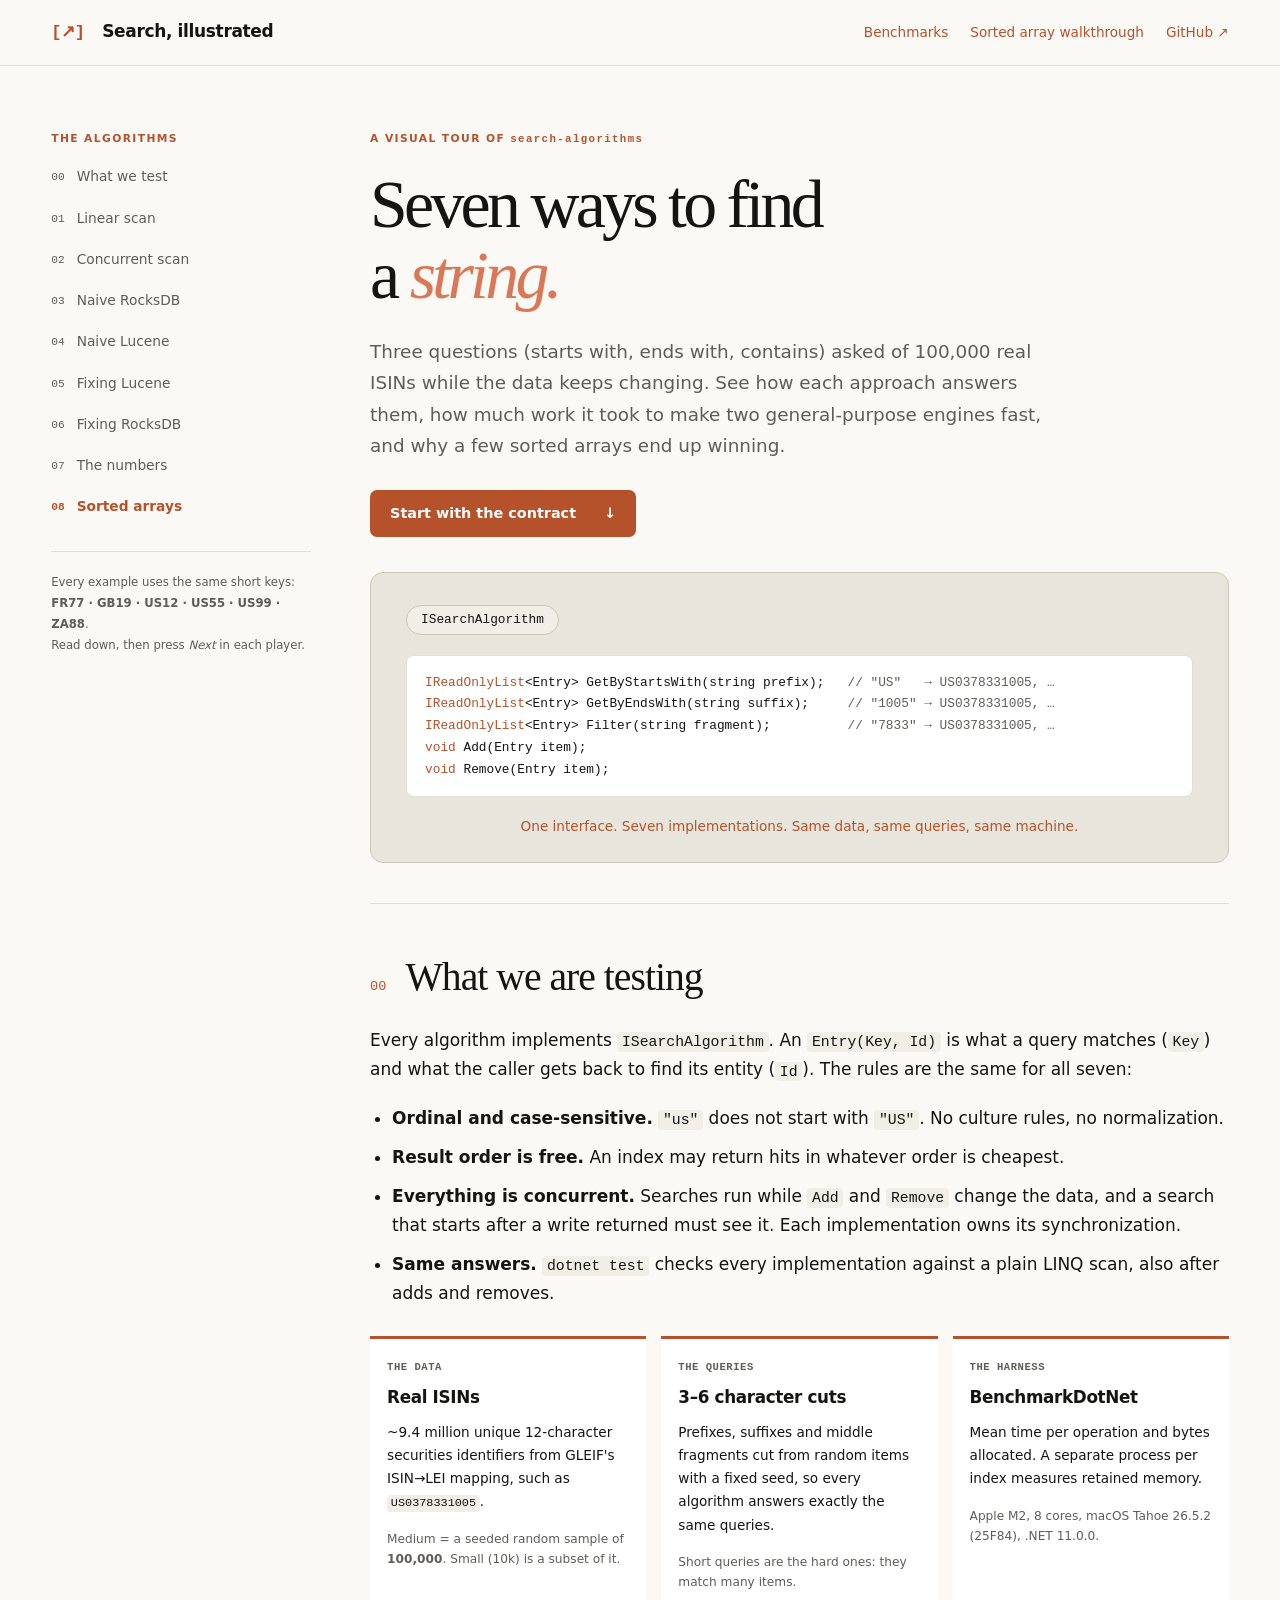
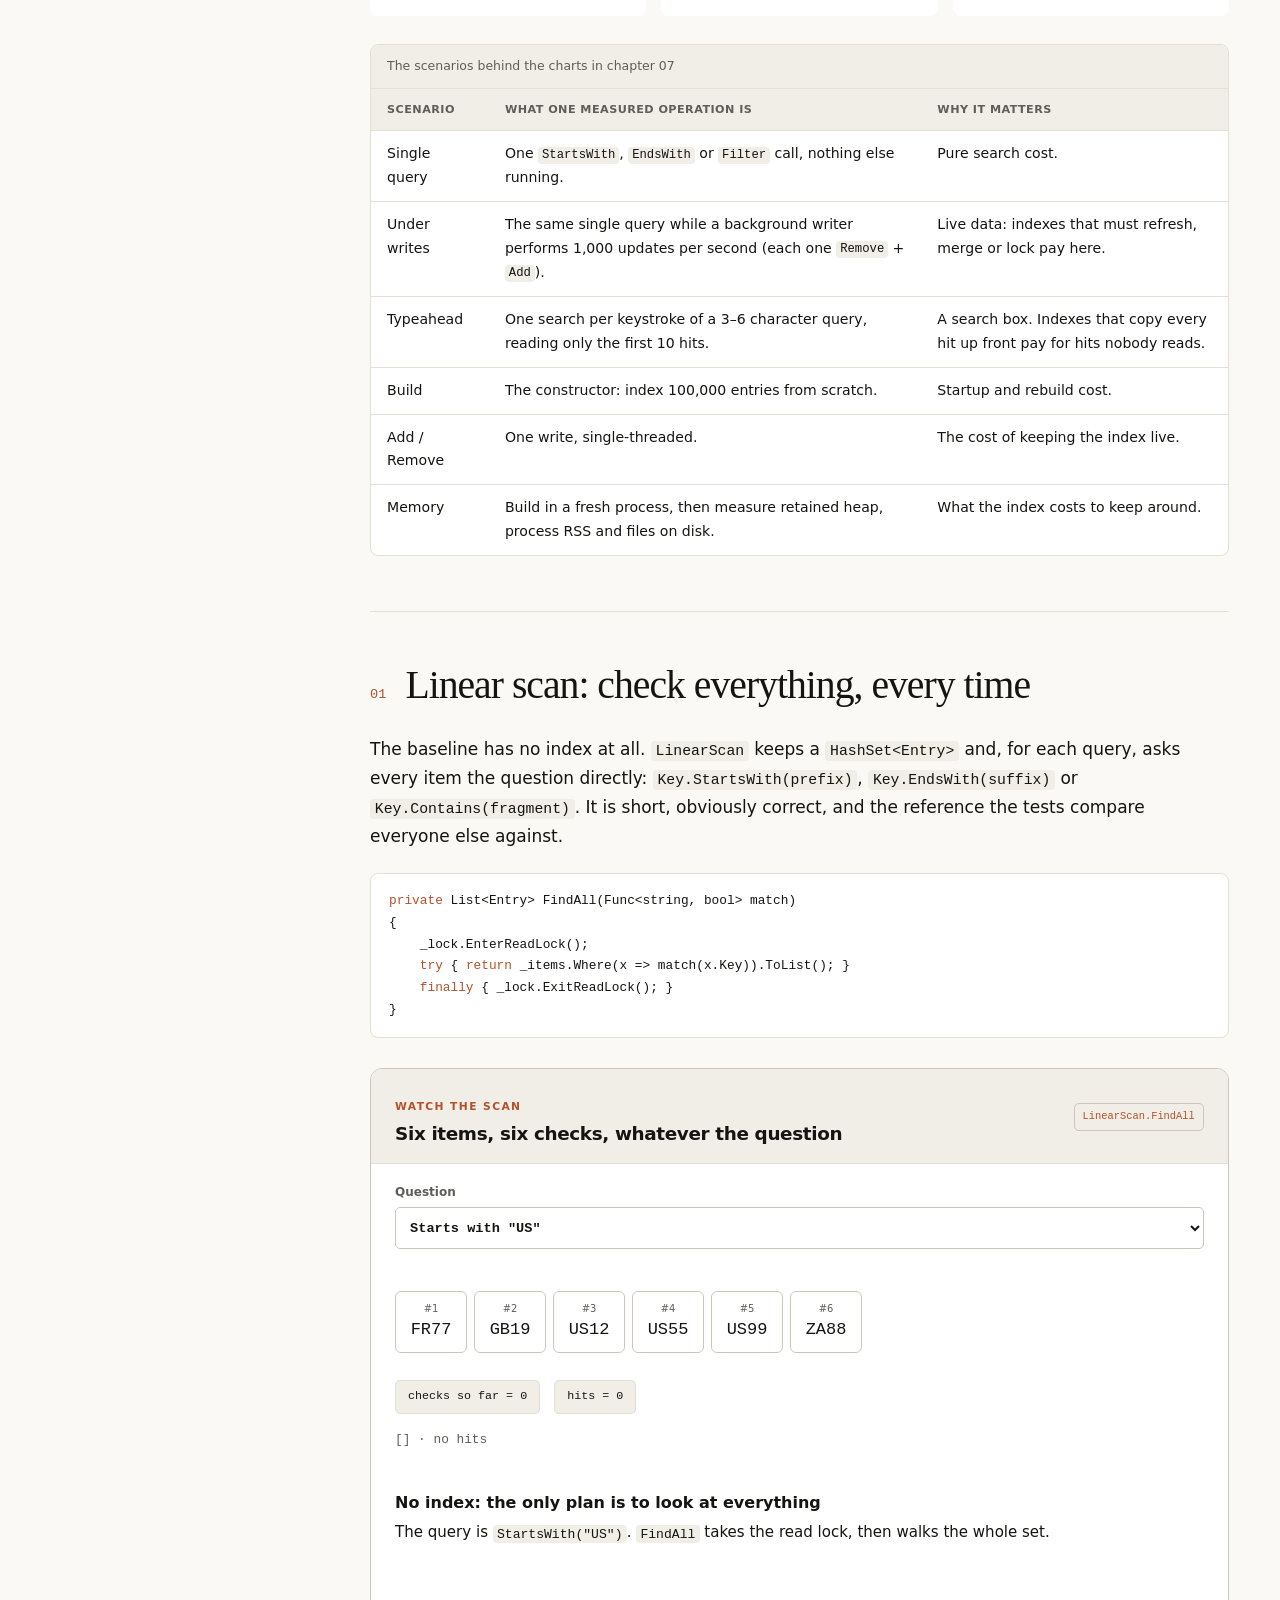
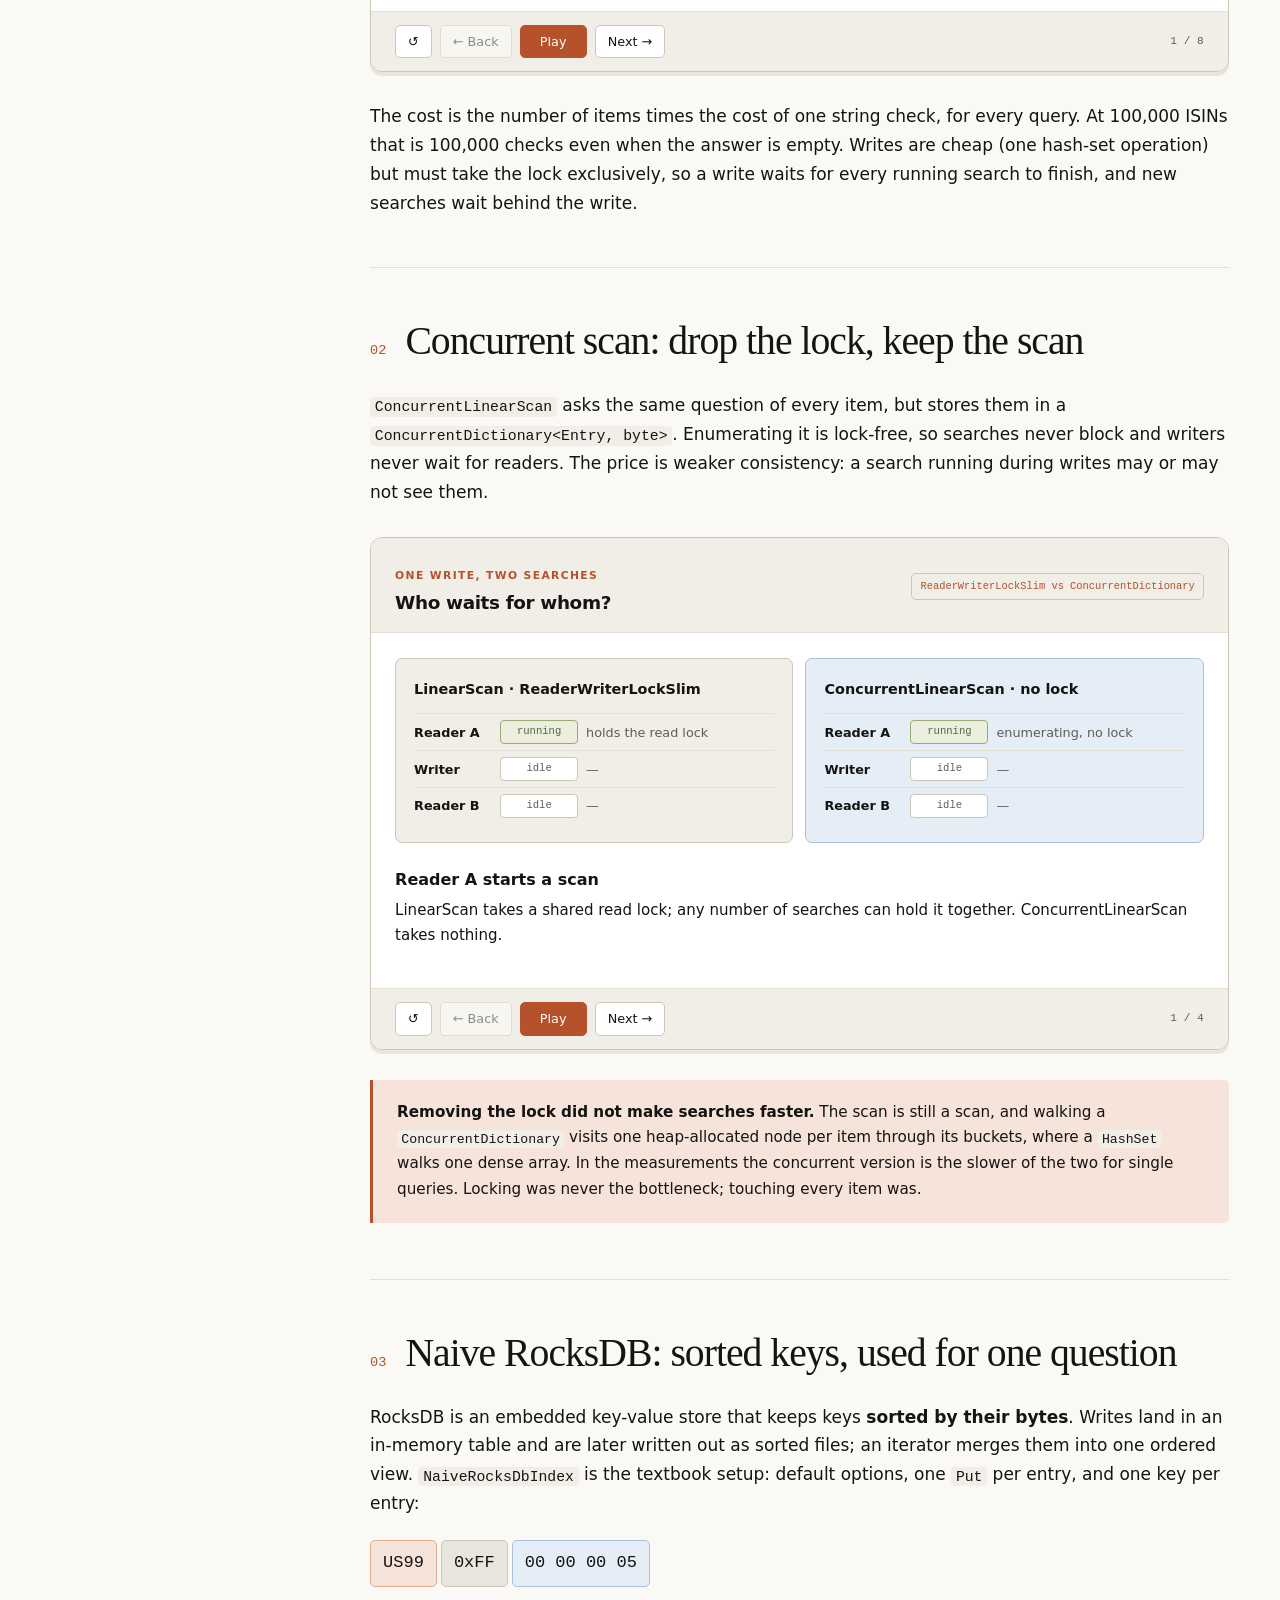
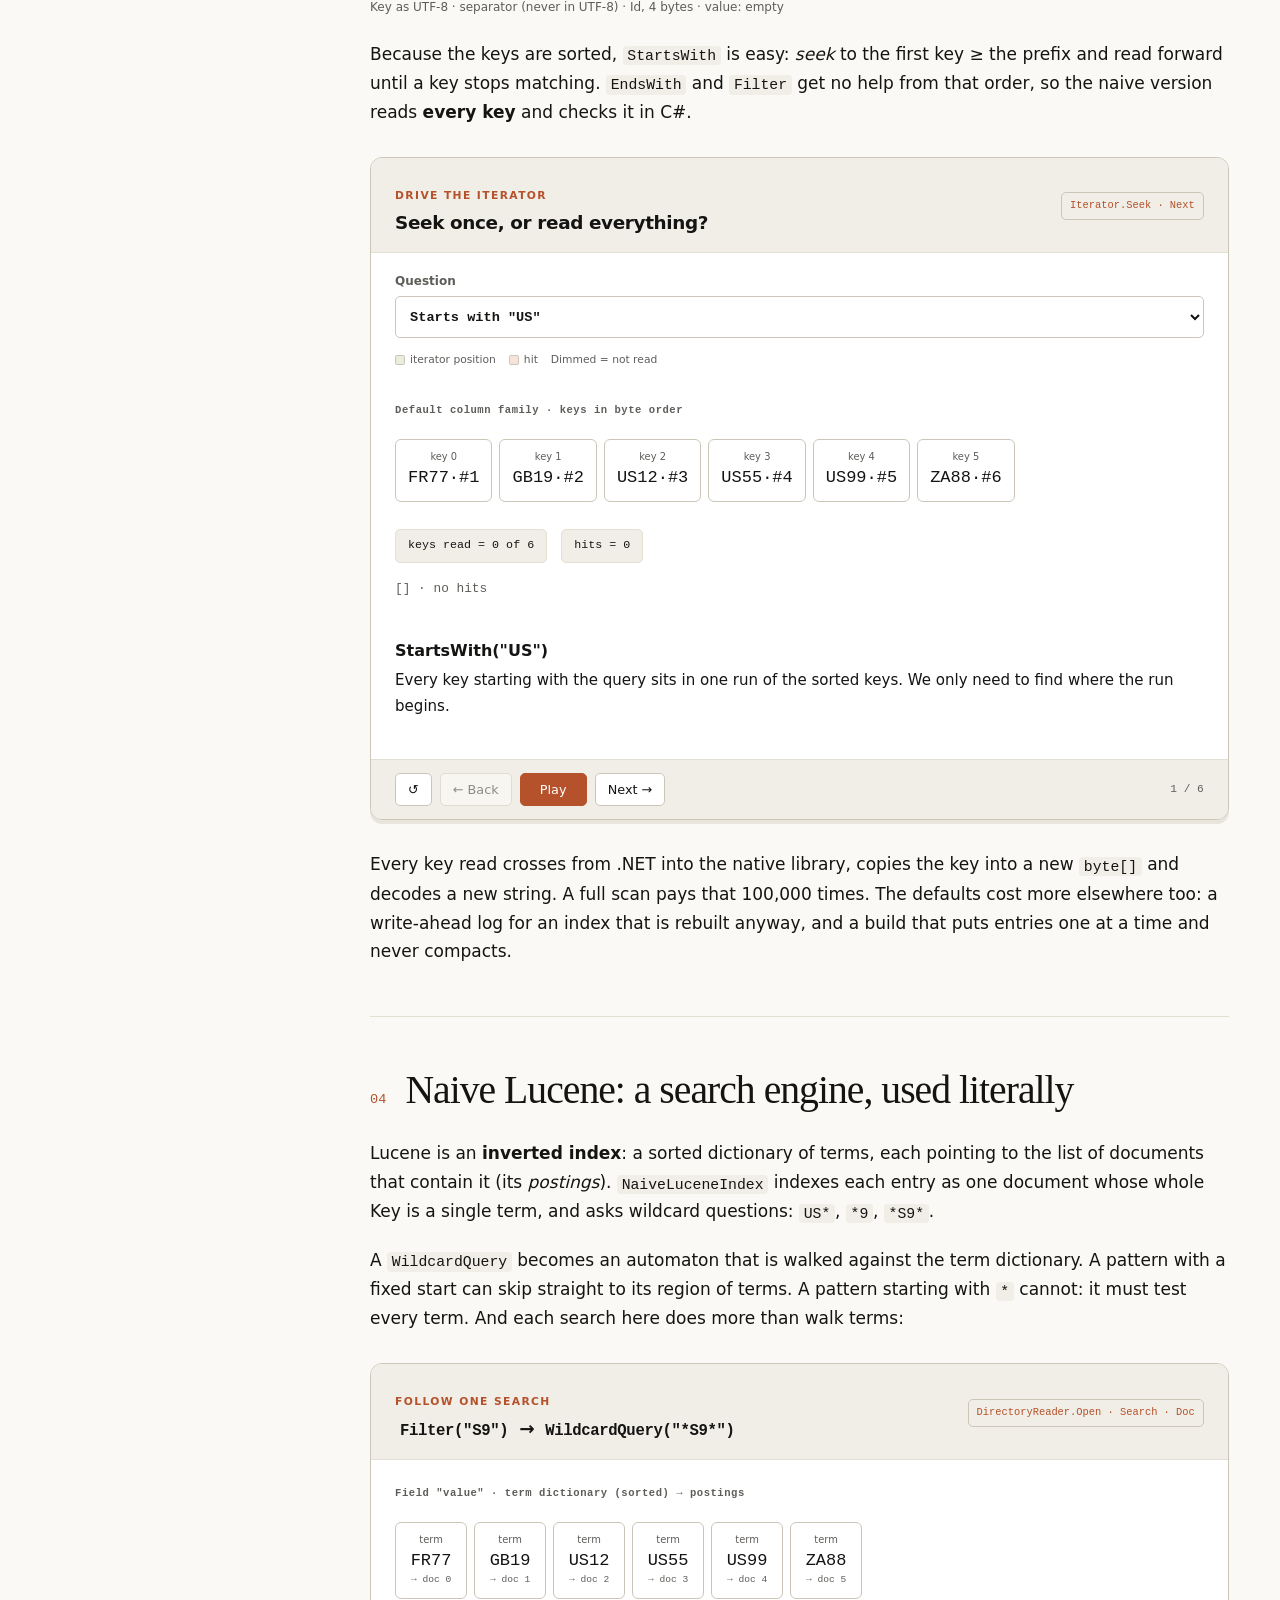
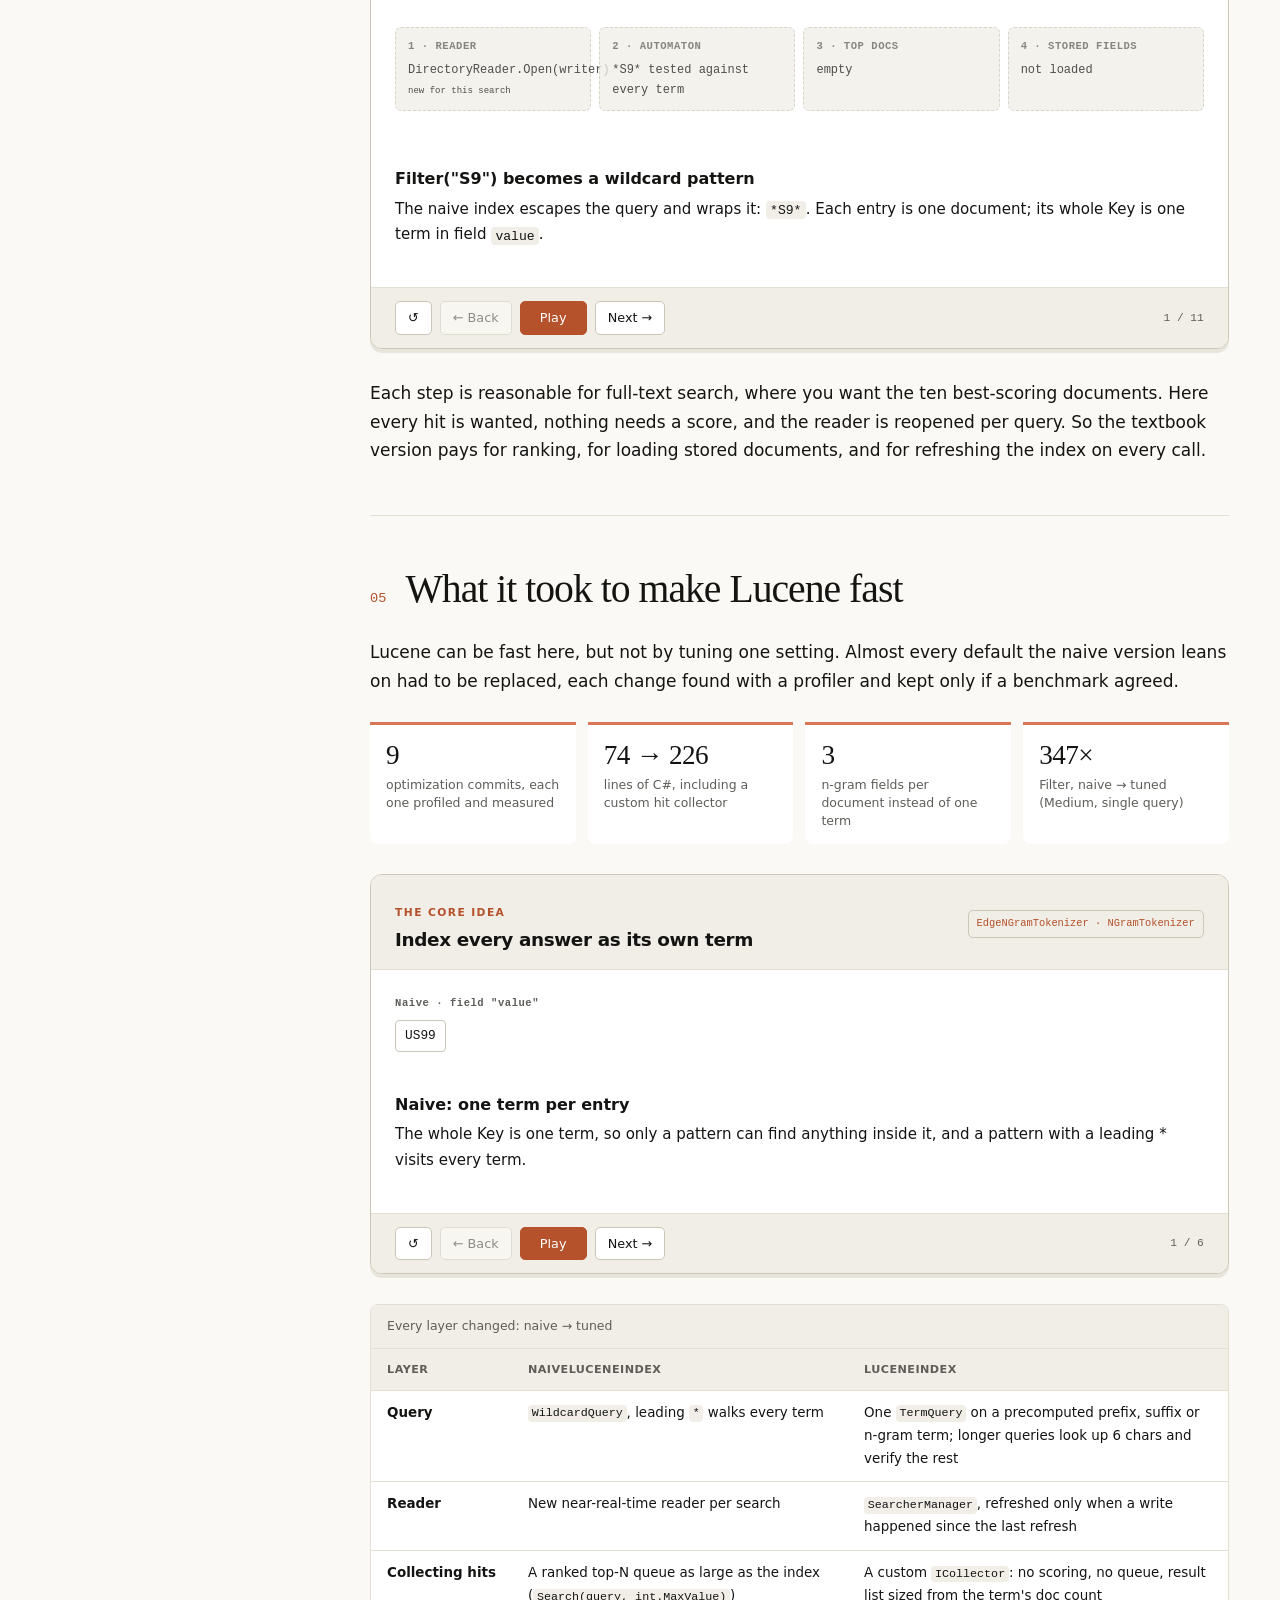
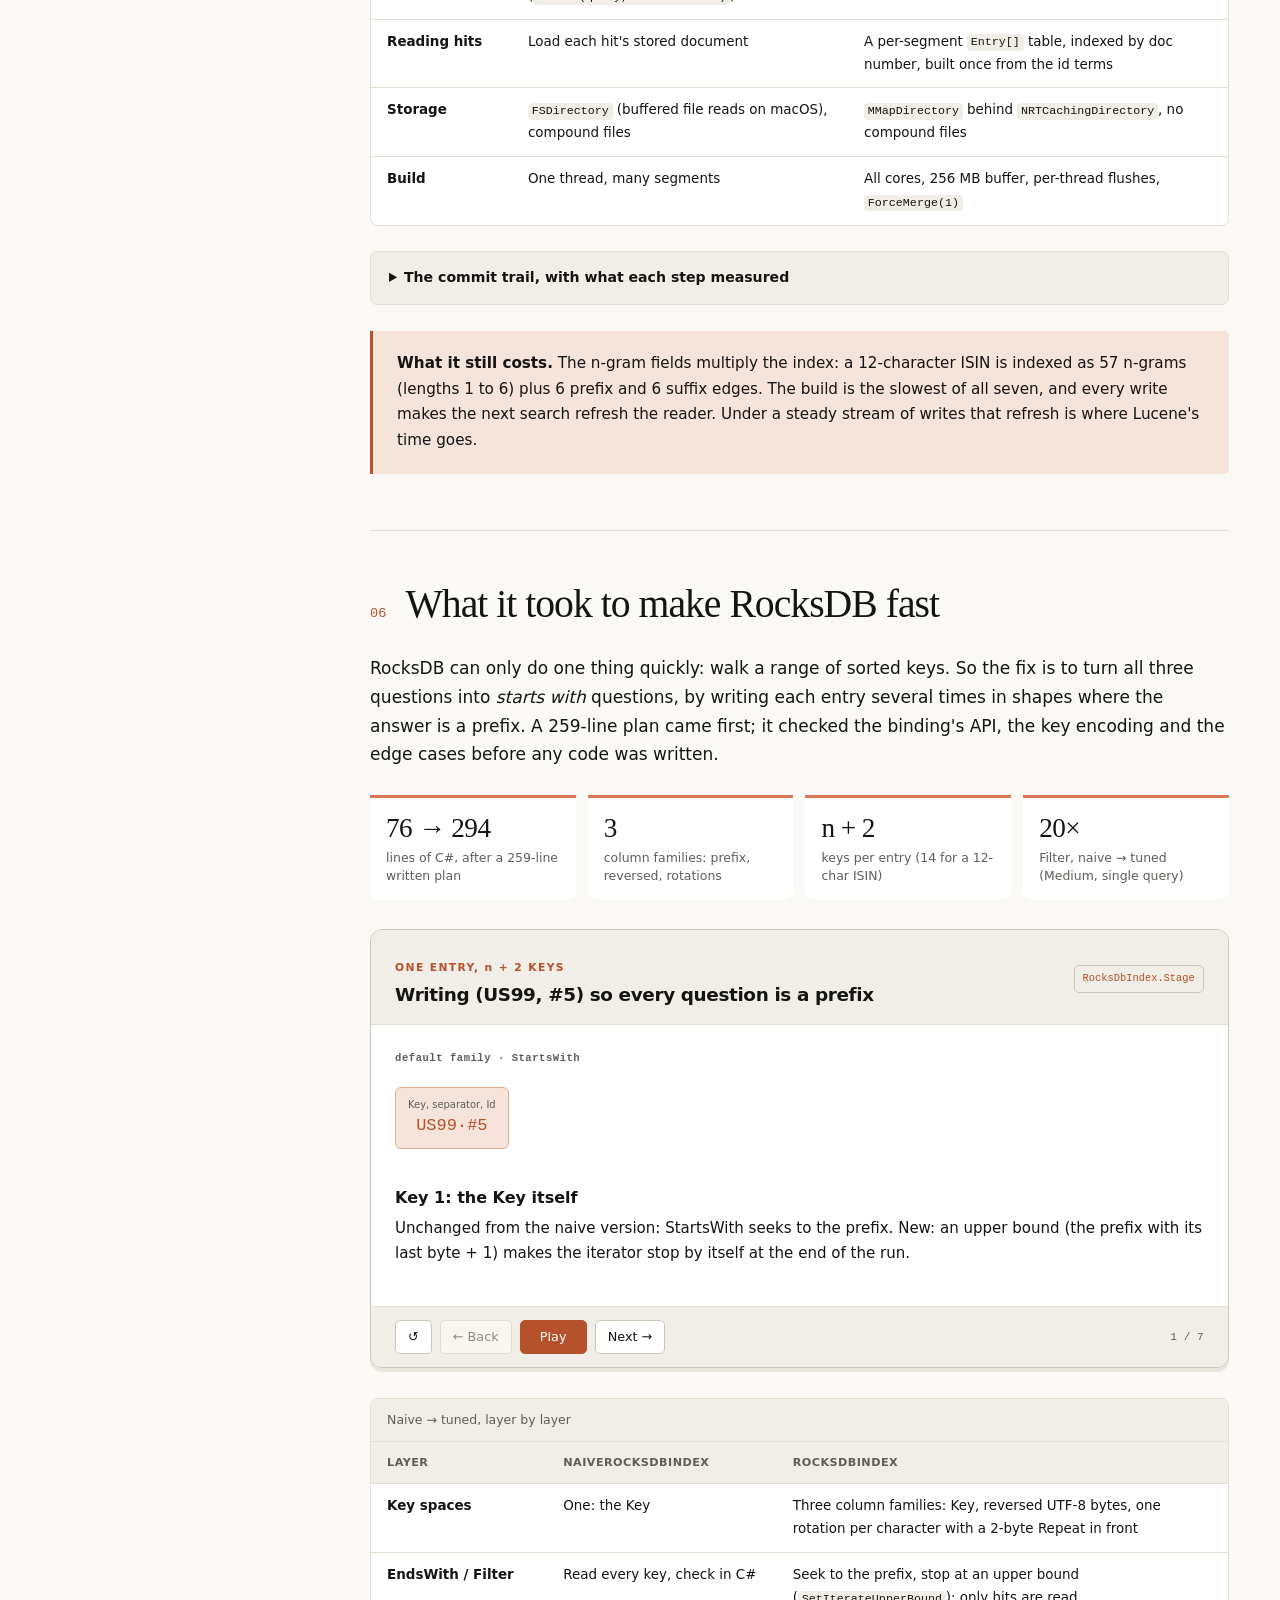
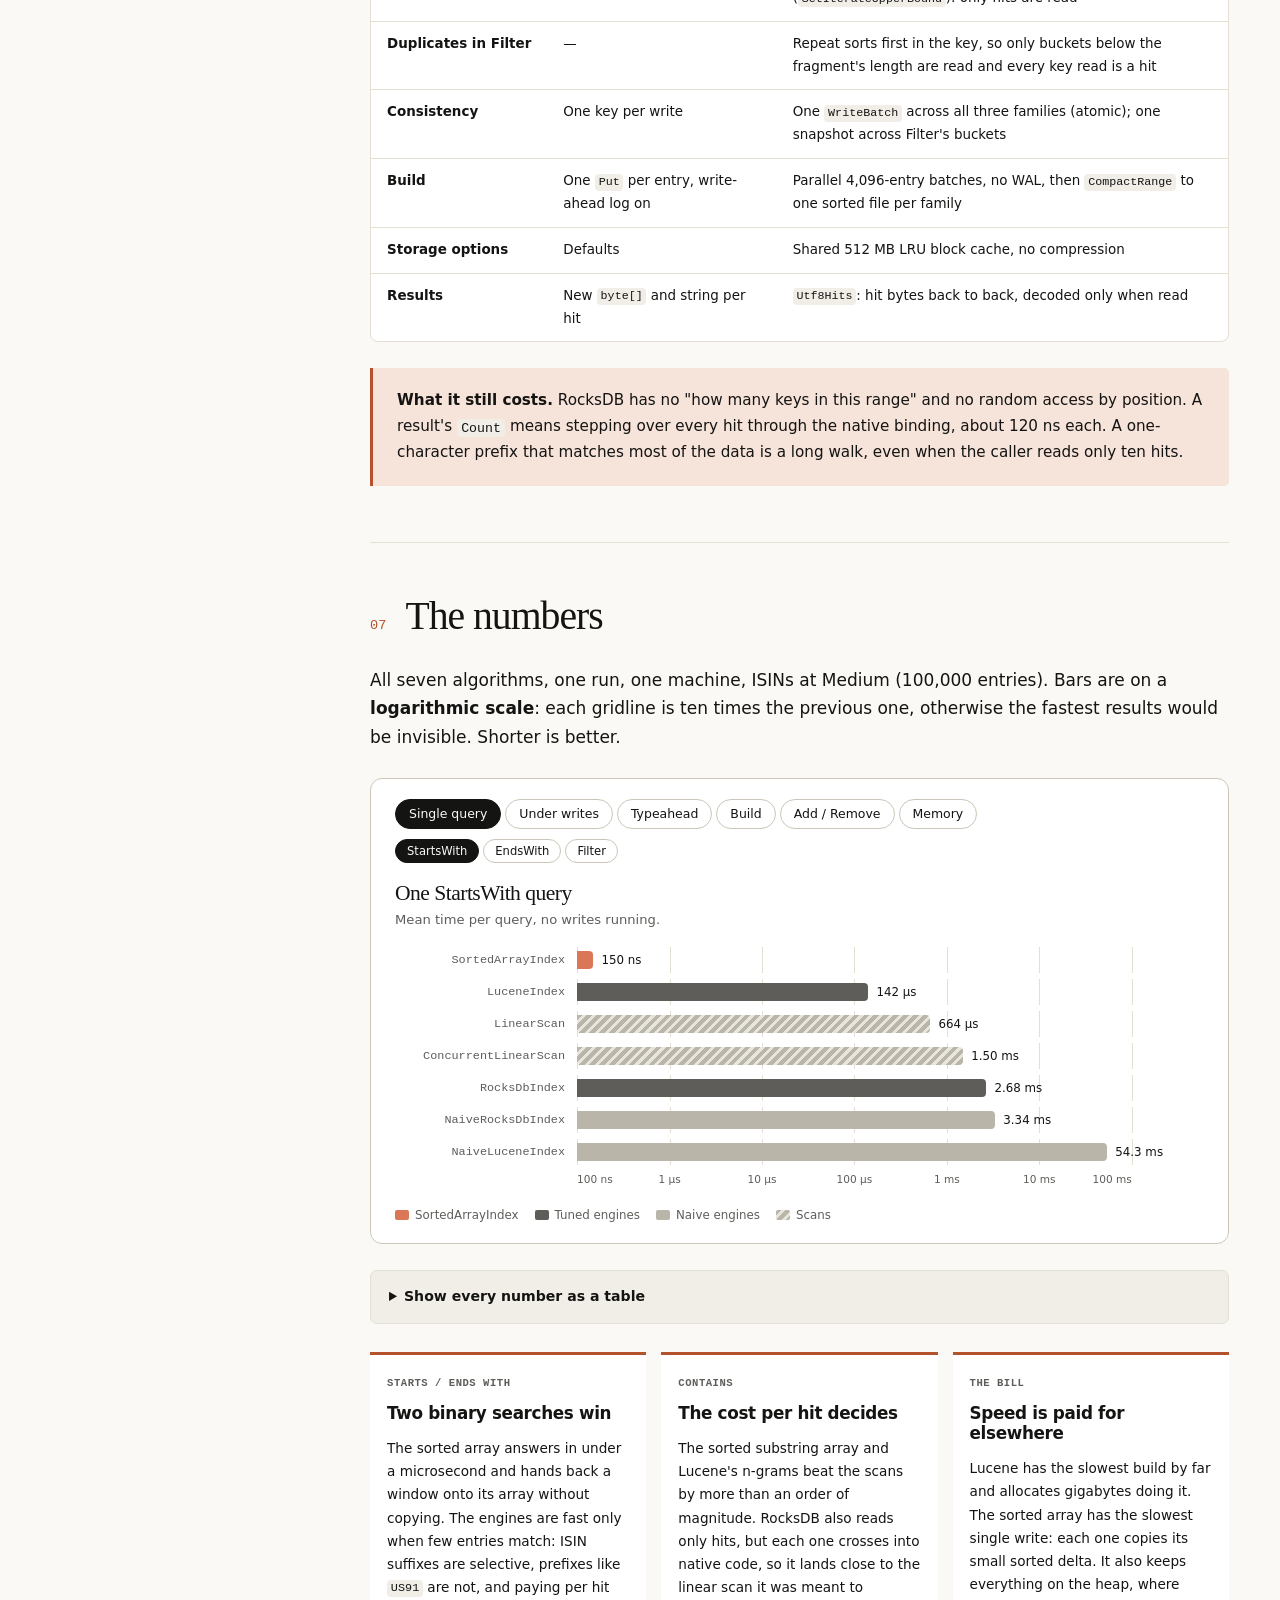
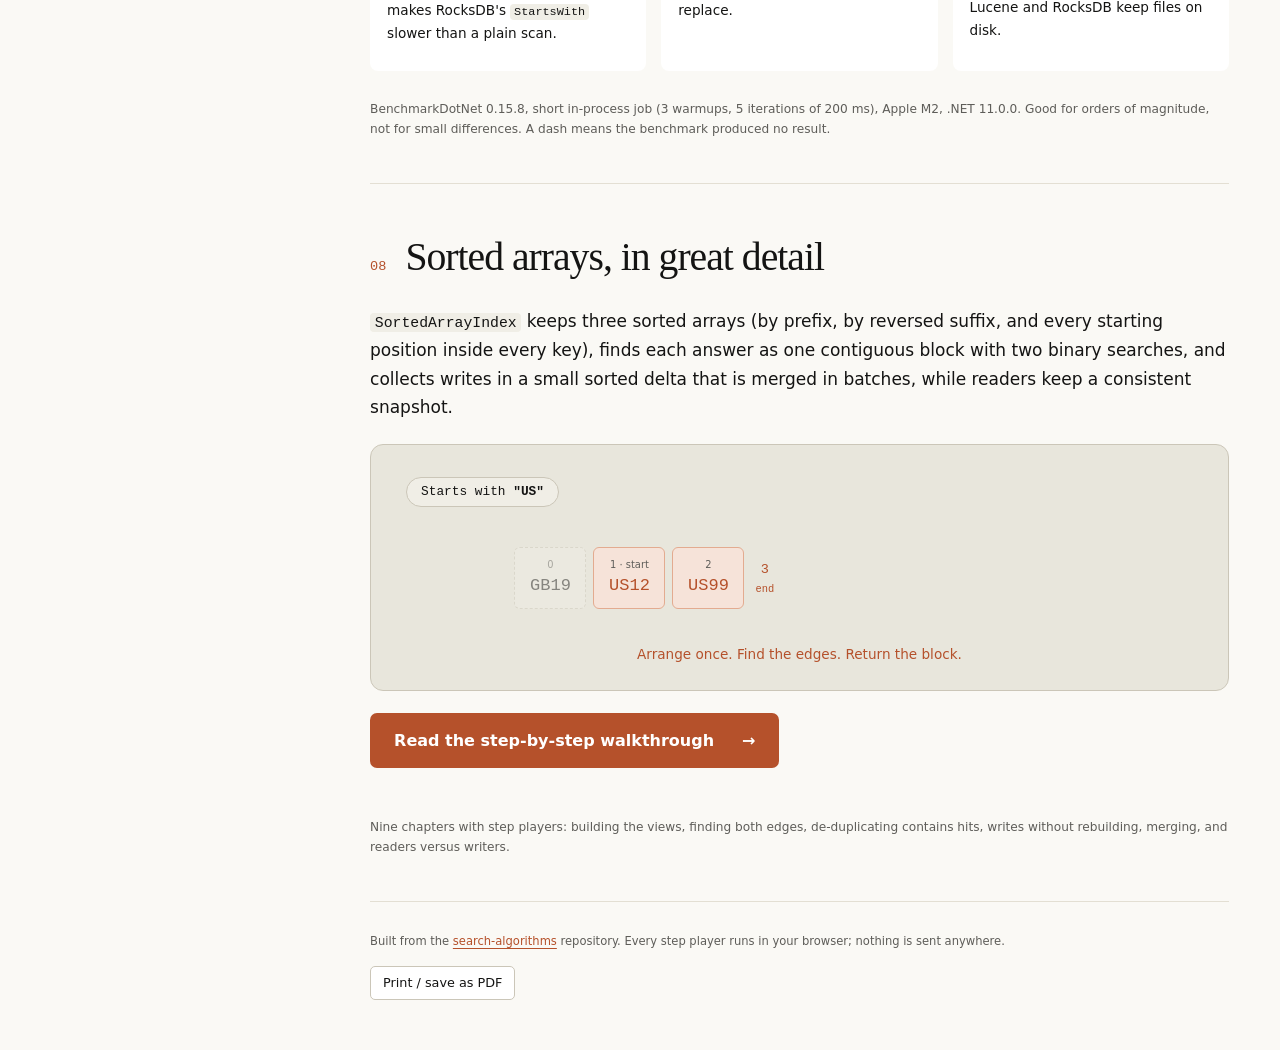
==== site/index.html @ e28a2748 "Add GitHub Pages site: illustrated walkthrough of all algorithms with benchmark charts - site/index." ====
<!doctype html>
<html lang="en">
<head>
  <meta charset="utf-8">
  <meta name="viewport" content="width=device-width, initial-scale=1">
  <meta name="description" content="Seven ways to answer starts-with, ends-with and contains over 100,000 real ISINs, stepped through with small examples and measured with BenchmarkDotNet.">
  <title>Search, illustrated</title>
  <link rel="stylesheet" href="assets/site.css">
  <script src="assets/bench-data.js" defer></script>
  <script src="assets/overview.js" defer></script>
</head>
<body>
<a class="skip" href="#main">Skip to the content</a>
<header class="topbar">
  <a class="brand" href="index.html"><span class="brand-icon" aria-hidden="true">[↗]</span> Search, illustrated</a>
  <nav class="top-links"><a href="#benchmarks">Benchmarks</a><a href="sorted-array.html">Sorted array walkthrough</a><a class="source-link" href="https://github.com/bulatgrzegorz/search-algorithms">GitHub ↗</a></nav>
</header>
<div class="layout">
<aside class="sidebar" aria-label="On this page">
  <p class="eyebrow">THE ALGORITHMS</p>
  <nav>
    <a href="#testing"><span>00</span> What we test</a>
    <a href="#linear"><span>01</span> Linear scan</a>
    <a href="#concurrent"><span>02</span> Concurrent scan</a>
    <a href="#naive-rocks"><span>03</span> Naive RocksDB</a>
    <a href="#naive-lucene"><span>04</span> Naive Lucene</a>
    <a href="#fix-lucene"><span>05</span> Fixing Lucene</a>
    <a href="#fix-rocks"><span>06</span> Fixing RocksDB</a>
    <a href="#benchmarks"><span>07</span> The numbers</a>
    <a href="#sorted"><span>08</span> Sorted arrays</a>
  </nav>
  <div class="sidebar-note">Every example uses the same short keys: <strong>FR77 · GB19 · US12 · US55 · US99 · ZA88</strong>.<br>Read down, then press <em>Next</em> in each player.</div>
</aside>
<main id="main">
  <section class="hero" aria-labelledby="title">
    <p class="eyebrow">A VISUAL TOUR OF <code>search-algorithms</code></p>
    <h1 id="title">Seven ways to find <br>a <em>string.</em></h1>
    <p class="lead">Three questions (starts with, ends with, contains) asked of 100,000 real ISINs while the data keeps changing. See how each approach answers them, how much work it took to make two general-purpose engines fast, and why a few sorted arrays end up winning.</p>
    <a class="primary-link" href="#testing">Start with the contract <span aria-hidden="true">↓</span></a>
    <div class="hero-figure">
      <div class="query-tag">ISearchAlgorithm</div>
<pre class="hero-code"><span class="k">IReadOnlyList</span>&lt;Entry&gt; GetByStartsWith(string prefix);   <span class="c">// "US"   → US0378331005, …</span>
<span class="k">IReadOnlyList</span>&lt;Entry&gt; GetByEndsWith(string suffix);     <span class="c">// "1005" → US0378331005, …</span>
<span class="k">IReadOnlyList</span>&lt;Entry&gt; Filter(string fragment);          <span class="c">// "7833" → US0378331005, …</span>
<span class="k">void</span> Add(Entry item);
<span class="k">void</span> Remove(Entry item);</pre>
      <p>One interface. Seven implementations. Same data, same queries, same machine.</p>
    </div>
  </section>

  <noscript><div class="note">JavaScript is off. The text and static examples are all here; enable JavaScript for the step players and charts.</div></noscript>

  <section id="testing" class="chapter">
    <div class="chapter-heading"><span class="chapter-number">00</span><h2>What we are testing</h2></div>
    <p>Every algorithm implements <code>ISearchAlgorithm</code>. An <code>Entry(Key, Id)</code> is what a query matches (<code>Key</code>) and what the caller gets back to find its entity (<code>Id</code>). The rules are the same for all seven:</p>
    <ul class="rules">
      <li><strong>Ordinal and case-sensitive.</strong> <code>"us"</code> does not start with <code>"US"</code>. No culture rules, no normalization.</li>
      <li><strong>Result order is free.</strong> An index may return hits in whatever order is cheapest.</li>
      <li><strong>Everything is concurrent.</strong> Searches run while <code>Add</code> and <code>Remove</code> change the data, and a search that starts after a write returned must see it. Each implementation owns its synchronization.</li>
      <li><strong>Same answers.</strong> <code>dotnet test</code> checks every implementation against a plain LINQ scan, also after adds and removes.</li>
    </ul>
    <div class="view-grid">
      <article><span class="view-label">THE DATA</span><h3>Real ISINs</h3><p>~9.4 million unique 12-character securities identifiers from GLEIF's ISIN→LEI mapping, such as <code>US0378331005</code>.</p><p class="caption">Medium = a seeded random sample of <strong>100,000</strong>. Small (10k) is a subset of it.</p></article>
      <article><span class="view-label">THE QUERIES</span><h3>3–6 character cuts</h3><p>Prefixes, suffixes and middle fragments cut from random items with a fixed seed, so every algorithm answers exactly the same queries.</p><p class="caption">Short queries are the hard ones: they match many items.</p></article>
      <article><span class="view-label">THE HARNESS</span><h3>BenchmarkDotNet</h3><p>Mean time per operation and bytes allocated. A separate process per index measures retained memory.</p><p class="caption" id="machine-note">Apple M2, 8 cores.</p></article>
    </div>
    <div class="table-scroll"><table><caption>The scenarios behind the charts in chapter 07</caption><thead><tr><th>Scenario</th><th>What one measured operation is</th><th>Why it matters</th></tr></thead><tbody>
      <tr><td>Single query</td><td>One <code>StartsWith</code>, <code>EndsWith</code> or <code>Filter</code> call, nothing else running.</td><td>Pure search cost.</td></tr>
      <tr><td>Under writes</td><td>The same single query while a background writer performs 1,000 updates per second (each one <code>Remove</code> + <code>Add</code>).</td><td>Live data: indexes that must refresh, merge or lock pay here.</td></tr>
      <tr><td>Typeahead</td><td>One search per keystroke of a 3–6 character query, reading only the first 10 hits.</td><td>A search box. Indexes that copy every hit up front pay for hits nobody reads.</td></tr>
      <tr><td>Build</td><td>The constructor: index 100,000 entries from scratch.</td><td>Startup and rebuild cost.</td></tr>
      <tr><td>Add / Remove</td><td>One write, single-threaded.</td><td>The cost of keeping the index live.</td></tr>
      <tr><td>Memory</td><td>Build in a fresh process, then measure retained heap, process RSS and files on disk.</td><td>What the index costs to keep around.</td></tr>
    </tbody></table></div>
  </section>

  <section id="linear" class="chapter">
    <div class="chapter-heading"><span class="chapter-number">01</span><h2>Linear scan: check everything, every time</h2></div>
    <p>The baseline has no index at all. <code>LinearScan</code> keeps a <code>HashSet&lt;Entry&gt;</code> and, for each query, asks every item the question directly: <code>Key.StartsWith(prefix)</code>, <code>Key.EndsWith(suffix)</code> or <code>Key.Contains(fragment)</code>. It is short, obviously correct, and the reference the tests compare everyone else against.</p>
<pre class="code-block"><span class="k">private</span> List&lt;Entry&gt; FindAll(Func&lt;string, bool&gt; match)
{
    _lock.EnterReadLock();
    <span class="k">try</span> { <span class="k">return</span> _items.Where(x =&gt; match(x.Key)).ToList(); }
    <span class="k">finally</span> { _lock.ExitReadLock(); }
}</pre>
    <div class="interactive" id="linear-demo">
      <div class="demo-heading"><div><span class="eyebrow">WATCH THE SCAN</span><h3>Six items, six checks, whatever the question</h3></div><span class="demo-badge">LinearScan.FindAll</span></div>
      <div class="input-row"><label>Question<select id="linear-kind"><option value="prefix">Starts with "US"</option><option value="suffix">Ends with "9"</option><option value="contains">Contains "7"</option></select></label></div>
      <div class="demo-canvas" id="linear-canvas"></div>
      <div class="step-copy" id="linear-copy" aria-live="polite"></div>
      <div class="player" data-player="linear"><button type="button" data-action="reset" aria-label="Restart">↺</button><button type="button" data-action="prev">← Back</button><button type="button" data-action="play">Play</button><button type="button" data-action="next">Next →</button><span class="step-count"></span></div>
    </div>
    <p>The cost is the number of items times the cost of one string check, for every query. At 100,000 ISINs that is 100,000 checks even when the answer is empty. Writes are cheap (one hash-set operation) but must take the lock exclusively, so a write waits for every running search to finish, and new searches wait behind the write.</p>
  </section>

  <section id="concurrent" class="chapter">
    <div class="chapter-heading"><span class="chapter-number">02</span><h2>Concurrent scan: drop the lock, keep the scan</h2></div>
    <p><code>ConcurrentLinearScan</code> asks the same question of every item, but stores them in a <code>ConcurrentDictionary&lt;Entry, byte&gt;</code>. Enumerating it is lock-free, so searches never block and writers never wait for readers. The price is weaker consistency: a search running during writes may or may not see them.</p>
    <div class="interactive" id="concurrent-demo">
      <div class="demo-heading"><div><span class="eyebrow">ONE WRITE, TWO SEARCHES</span><h3>Who waits for whom?</h3></div><span class="demo-badge">ReaderWriterLockSlim vs ConcurrentDictionary</span></div>
      <div class="demo-canvas" id="concurrent-canvas"></div>
      <div class="step-copy" id="concurrent-copy" aria-live="polite"></div>
      <div class="player" data-player="concurrent"><button type="button" data-action="reset" aria-label="Restart">↺</button><button type="button" data-action="prev">← Back</button><button type="button" data-action="play">Play</button><button type="button" data-action="next">Next →</button><span class="step-count"></span></div>
    </div>
    <div class="note"><strong>Removing the lock did not make searches faster.</strong> The scan is still a scan, and walking a <code>ConcurrentDictionary</code> visits one heap-allocated node per item through its buckets, where a <code>HashSet</code> walks one dense array. In the measurements the concurrent version is the slower of the two for single queries. Locking was never the bottleneck; touching every item was.</div>
  </section>

  <section id="naive-rocks" class="chapter">
    <div class="chapter-heading"><span class="chapter-number">03</span><h2>Naive RocksDB: sorted keys, used for one question</h2></div>
    <p>RocksDB is an embedded key-value store that keeps keys <strong>sorted by their bytes</strong>. Writes land in an in-memory table and are later written out as sorted files; an iterator merges them into one ordered view. <code>NaiveRocksDbIndex</code> is the textbook setup: default options, one <code>Put</code> per entry, and one key per entry:</p>
    <div class="key-anatomy" aria-label="Key layout: the Key's UTF-8 bytes, a 0xFF separator byte, then the Id as 4 big-endian bytes"><span class="k-part">US99</span><span class="k-sep">0xFF</span><span class="k-id">00 00 00 05</span><small>Key as UTF-8 · separator (never in UTF-8) · Id, 4 bytes · value: empty</small></div>
    <p>Because the keys are sorted, <code>StartsWith</code> is easy: <em>seek</em> to the first key ≥ the prefix and read forward until a key stops matching. <code>EndsWith</code> and <code>Filter</code> get no help from that order, so the naive version reads <strong>every key</strong> and checks it in C#.</p>
    <div class="interactive" id="rocks-demo">
      <div class="demo-heading"><div><span class="eyebrow">DRIVE THE ITERATOR</span><h3>Seek once, or read everything?</h3></div><span class="demo-badge">Iterator.Seek · Next</span></div>
      <div class="input-row"><label>Question<select id="rocks-kind"><option value="prefix">Starts with "US"</option><option value="suffix">Ends with "9"</option><option value="contains">Contains "S9"</option></select></label></div>
      <div class="legend"><span><i class="legend-probe"></i>iterator position</span><span><i class="legend-hit"></i>hit</span><span>Dimmed = not read</span></div>
      <div class="demo-canvas" id="rocks-canvas"></div>
      <div class="step-copy" id="rocks-copy" aria-live="polite"></div>
      <div class="player" data-player="rocks"><button type="button" data-action="reset" aria-label="Restart">↺</button><button type="button" data-action="prev">← Back</button><button type="button" data-action="play">Play</button><button type="button" data-action="next">Next →</button><span class="step-count"></span></div>
    </div>
    <p>Every key read crosses from .NET into the native library, copies the key into a new <code>byte[]</code> and decodes a new string. A full scan pays that 100,000 times. The defaults cost more elsewhere too: a write-ahead log for an index that is rebuilt anyway, and a build that puts entries one at a time and never compacts.</p>
  </section>

  <section id="naive-lucene" class="chapter">
    <div class="chapter-heading"><span class="chapter-number">04</span><h2>Naive Lucene: a search engine, used literally</h2></div>
    <p>Lucene is an <strong>inverted index</strong>: a sorted dictionary of terms, each pointing to the list of documents that contain it (its <em>postings</em>). <code>NaiveLuceneIndex</code> indexes each entry as one document whose whole Key is a single term, and asks wildcard questions: <code>US*</code>, <code>*9</code>, <code>*S9*</code>.</p>
    <p>A <code>WildcardQuery</code> becomes an automaton that is walked against the term dictionary. A pattern with a fixed start can skip straight to its region of terms. A pattern starting with <code>*</code> cannot: it must test every term. And each search here does more than walk terms:</p>
    <div class="interactive" id="lucene-demo">
      <div class="demo-heading"><div><span class="eyebrow">FOLLOW ONE SEARCH</span><h3><code>Filter("S9")</code> → <code>WildcardQuery("*S9*")</code></h3></div><span class="demo-badge">DirectoryReader.Open · Search · Doc</span></div>
      <div class="demo-canvas" id="lucene-canvas"></div>
      <div class="step-copy" id="lucene-copy" aria-live="polite"></div>
      <div class="player" data-player="lucene"><button type="button" data-action="reset" aria-label="Restart">↺</button><button type="button" data-action="prev">← Back</button><button type="button" data-action="play">Play</button><button type="button" data-action="next">Next →</button><span class="step-count"></span></div>
    </div>
    <p>Each step is reasonable for full-text search, where you want the ten best-scoring documents. Here every hit is wanted, nothing needs a score, and the reader is reopened per query. So the textbook version pays for ranking, for loading stored documents, and for refreshing the index on every call.</p>
  </section>

  <section id="fix-lucene" class="chapter">
    <div class="chapter-heading"><span class="chapter-number">05</span><h2>What it took to make Lucene fast</h2></div>
    <p>Lucene can be fast here, but not by tuning one setting. Almost every default the naive version leans on had to be replaced, each change found with a profiler and kept only if a benchmark agreed.</p>
    <div class="stat-row">
      <div class="stat"><b>9</b><span>optimization commits, each one profiled and measured</span></div>
      <div class="stat"><b>74 → 226</b><span>lines of C#, including a custom hit collector</span></div>
      <div class="stat"><b>3</b><span>n-gram fields per document instead of one term</span></div>
      <div class="stat"><b id="lucene-gain">—</b><span>Filter, naive → tuned (Medium, single query)</span></div>
    </div>
    <div class="interactive" id="ngram-demo">
      <div class="demo-heading"><div><span class="eyebrow">THE CORE IDEA</span><h3>Index every answer as its own term</h3></div><span class="demo-badge">EdgeNGramTokenizer · NGramTokenizer</span></div>
      <div class="demo-canvas" id="ngram-canvas"></div>
      <div class="step-copy" id="ngram-copy" aria-live="polite"></div>
      <div class="player" data-player="ngram"><button type="button" data-action="reset" aria-label="Restart">↺</button><button type="button" data-action="prev">← Back</button><button type="button" data-action="play">Play</button><button type="button" data-action="next">Next →</button><span class="step-count"></span></div>
    </div>
    <div class="table-scroll"><table class="fix-table"><caption>Every layer changed: naive → tuned</caption><thead><tr><th>Layer</th><th>NaiveLuceneIndex</th><th>LuceneIndex</th></tr></thead><tbody>
      <tr><td>Query</td><td><code>WildcardQuery</code>, leading <code>*</code> walks every term</td><td>One <code>TermQuery</code> on a precomputed prefix, suffix or n-gram term; longer queries look up 6 chars and verify the rest</td></tr>
      <tr><td>Reader</td><td>New near-real-time reader per search</td><td><code>SearcherManager</code>, refreshed only when a write happened since the last refresh</td></tr>
      <tr><td>Collecting hits</td><td>A ranked top-N queue as large as the index (<code>Search(query, int.MaxValue)</code>)</td><td>A custom <code>ICollector</code>: no scoring, no queue, result list sized from the term's doc count</td></tr>
      <tr><td>Reading hits</td><td>Load each hit's stored document</td><td>A per-segment <code>Entry[]</code> table, indexed by doc number, built once from the id terms</td></tr>
      <tr><td>Storage</td><td><code>FSDirectory</code> (buffered file reads on macOS), compound files</td><td><code>MMapDirectory</code> behind <code>NRTCachingDirectory</code>, no compound files</td></tr>
      <tr><td>Build</td><td>One thread, many segments</td><td>All cores, 256 MB buffer, per-thread flushes, <code>ForceMerge(1)</code></td></tr>
    </tbody></table></div>
    <details><summary>The commit trail, with what each step measured</summary><div class="detail-body"><ol class="trail">
      <li><b>Collect ids, reuse the searcher.</b> Collector reads ids without scoring or stored fields; <code>SearcherManager</code> shares one searcher and reopens only after unseen writes.</li>
      <li><b>Decode each id into one string</b>, not a <code>CharsRef</code> plus <code>char[]</code>: 128 → 48 B per hit.</li>
      <li><b>Return existing string instances</b> instead of decoded copies.</li>
      <li><b>StartsWith / EndsWith as one term lookup</b> via edge n-grams; reuse tokenizers per thread. StartsWith 2,745 → 1,570 μs, EndsWith 17 → 9 μs.</li>
      <li><b>Per-segment id table</b> indexed by doc number: a hit costs an array index.</li>
      <li><b>Parallel build, one segment, edges up to 6 chars.</b> Each extra segment cost every query a term lookup (EndsWith was 10× slower at 13–19 segments). 1M build 51.6 → 23.2 s.</li>
      <li><b>MMap behind NRT caching, no compound files.</b> Buffered reads were 44–70% of every search. Under 1,000 writes/s: EndsWith 4,101 → 92 μs.</li>
      <li><b>Size result lists up front</b> from the term's doc count: growing them was 56–63% of a large search.</li>
      <li><b>Per-thread flushes during build</b>: Medium build ~3.1 → 2.6 s.</li>
    </ol><p class="caption">From the repository's commit messages; the numbers were measured at the time of each commit, on earlier versions of the benchmark.</p></div></details>
    <div class="note"><strong>What it still costs.</strong> The n-gram fields multiply the index: a 12-character ISIN is indexed as 57 n-grams (lengths 1 to 6) plus 6 prefix and 6 suffix edges. The build is the slowest of all seven, and every write makes the next search refresh the reader. Under a steady stream of writes that refresh is where Lucene's time goes.</div>
  </section>

  <section id="fix-rocks" class="chapter">
    <div class="chapter-heading"><span class="chapter-number">06</span><h2>What it took to make RocksDB fast</h2></div>
    <p>RocksDB can only do one thing quickly: walk a range of sorted keys. So the fix is to turn all three questions into <em>starts with</em> questions, by writing each entry several times in shapes where the answer is a prefix. A 259-line plan came first; it checked the binding's API, the key encoding and the edge cases before any code was written.</p>
    <div class="stat-row">
      <div class="stat"><b>76 → 294</b><span>lines of C#, after a 259-line written plan</span></div>
      <div class="stat"><b>3</b><span>column families: prefix, reversed, rotations</span></div>
      <div class="stat"><b>n + 2</b><span>keys per entry (14 for a 12-char ISIN)</span></div>
      <div class="stat"><b id="rocks-gain">—</b><span>Filter, naive → tuned (Medium, single query)</span></div>
    </div>
    <div class="interactive" id="rockskeys-demo">
      <div class="demo-heading"><div><span class="eyebrow">ONE ENTRY, n + 2 KEYS</span><h3>Writing (US99, #5) so every question is a prefix</h3></div><span class="demo-badge">RocksDbIndex.Stage</span></div>
      <div class="demo-canvas" id="rockskeys-canvas"></div>
      <div class="step-copy" id="rockskeys-copy" aria-live="polite"></div>
      <div class="player" data-player="rockskeys"><button type="button" data-action="reset" aria-label="Restart">↺</button><button type="button" data-action="prev">← Back</button><button type="button" data-action="play">Play</button><button type="button" data-action="next">Next →</button><span class="step-count"></span></div>
    </div>
    <div class="table-scroll"><table class="fix-table"><caption>Naive → tuned, layer by layer</caption><thead><tr><th>Layer</th><th>NaiveRocksDbIndex</th><th>RocksDbIndex</th></tr></thead><tbody>
      <tr><td>Key spaces</td><td>One: the Key</td><td>Three column families: Key, reversed UTF-8 bytes, one rotation per character with a 2-byte Repeat in front</td></tr>
      <tr><td>EndsWith / Filter</td><td>Read every key, check in C#</td><td>Seek to the prefix, stop at an upper bound (<code>SetIterateUpperBound</code>): only hits are read</td></tr>
      <tr><td>Duplicates in Filter</td><td>—</td><td>Repeat sorts first in the key, so only buckets below the fragment's length are read and every key read is a hit</td></tr>
      <tr><td>Consistency</td><td>One key per write</td><td>One <code>WriteBatch</code> across all three families (atomic); one snapshot across Filter's buckets</td></tr>
      <tr><td>Build</td><td>One <code>Put</code> per entry, write-ahead log on</td><td>Parallel 4,096-entry batches, no WAL, then <code>CompactRange</code> to one sorted file per family</td></tr>
      <tr><td>Storage options</td><td>Defaults</td><td>Shared 512 MB LRU block cache, no compression</td></tr>
      <tr><td>Results</td><td>New <code>byte[]</code> and string per hit</td><td><code>Utf8Hits</code>: hit bytes back to back, decoded only when read</td></tr>
    </tbody></table></div>
    <div class="note"><strong>What it still costs.</strong> RocksDB has no "how many keys in this range" and no random access by position. A result's <code>Count</code> means stepping over every hit through the native binding, about 120 ns each. A one-character prefix that matches most of the data is a long walk, even when the caller reads only ten hits.</div>
  </section>

  <section id="benchmarks" class="chapter">
    <div class="chapter-heading"><span class="chapter-number">07</span><h2>The numbers</h2></div>
    <p>All seven algorithms, one run, one machine, ISINs at Medium (100,000 entries). Bars are on a <strong>logarithmic scale</strong>: each gridline is ten times the previous one, otherwise the fastest results would be invisible. Shorter is better.</p>
    <div class="chart-card" id="chart">
      <div class="chart-controls">
        <div class="segmented" role="tablist" aria-label="Scenario" id="chart-scenario"></div>
        <div class="segmented" role="tablist" aria-label="Query" id="chart-query"></div>
      </div>
      <h3 class="chart-title" id="chart-title"></h3>
      <p class="chart-sub" id="chart-sub"></p>
      <div class="bars" id="chart-bars" role="img"></div>
      <div class="chart-axis" id="chart-axis" aria-hidden="true"></div>
      <div class="chart-legend"><span><i class="sw sw-sorted"></i>SortedArrayIndex</span><span><i class="sw sw-tuned"></i>Tuned engines</span><span><i class="sw sw-naive"></i>Naive engines</span><span><i class="sw sw-scan"></i>Scans</span></div>
      <div class="chart-tip" id="chart-tip" role="tooltip" hidden></div>
    </div>
    <details><summary>Show every number as a table</summary><div class="detail-body"><div class="table-scroll"><table id="bench-table"></table></div></div></details>
    <div class="view-grid" id="takeaways">
      <article><span class="view-label">STARTS / ENDS WITH</span><h3>Two binary searches win</h3><p>The sorted array answers in under a microsecond and hands back a window onto its array without copying. The engines are fast only when few entries match: ISIN suffixes are selective, prefixes like <code>US91</code> are not, and paying per hit makes RocksDB's <code>StartsWith</code> slower than a plain scan.</p></article>
      <article><span class="view-label">CONTAINS</span><h3>The cost per hit decides</h3><p>The sorted substring array and Lucene's n-grams beat the scans by more than an order of magnitude. RocksDB also reads only hits, but each one crosses into native code, so it lands close to the linear scan it was meant to replace.</p></article>
      <article><span class="view-label">THE BILL</span><h3>Speed is paid for elsewhere</h3><p>Lucene has the slowest build by far and allocates gigabytes doing it. The sorted array has the slowest single write: each one copies its small sorted delta. It also keeps everything on the heap, where Lucene and RocksDB keep files on disk.</p></article>
    </div>
    <p class="caption" id="bench-provenance">BenchmarkDotNet short in-process job, 3 warmups and 5 iterations of 200 ms: good for orders of magnitude, not for small differences. Bars marked with a dash had no result.</p>
  </section>

  <section id="sorted" class="chapter">
    <div class="chapter-heading"><span class="chapter-number">08</span><h2>Sorted arrays, in great detail</h2></div>
    <p><code>SortedArrayIndex</code> keeps three sorted arrays (by prefix, by reversed suffix, and every starting position inside every key), finds each answer as one contiguous block with two binary searches, and collects writes in a small sorted delta that is merged in batches, while readers keep a consistent snapshot.</p>
    <div class="hero-figure compact" aria-label="Searching US returns US12 and US99, while GB19 is outside the matching block.">
      <div class="query-tag">Starts with <strong>"US"</strong></div>
      <div class="array hero-array"><div class="cell muted"><small>0</small>GB19</div><div class="cell hit"><small>1 · start</small>US12</div><div class="cell hit"><small>2</small>US99</div><div class="edge-label">3<br><small>end</small></div></div>
      <p>Arrange once. Find the edges. Return the block.</p>
    </div>
    <a class="primary-link big" href="sorted-array.html">Read the step-by-step walkthrough <span aria-hidden="true">→</span></a>
    <p class="caption">Nine chapters with step players: building the views, finding both edges, de-duplicating contains hits, writes without rebuilding, merging, and readers versus writers.</p>
  </section>
  <footer>Built from the <a href="https://github.com/bulatgrzegorz/search-algorithms">search-algorithms</a> repository. Every step player runs in your browser; nothing is sent anywhere. <button type="button" id="print-page">Print / save as PDF</button></footer>
</main>
</div>
</body>
</html>
---- site/assets/site.css ----
@charset "UTF-8";
/* Anthropic-style theme: warm paper, ink, clay accent. Light and dark tokens; everything below uses them. */
:root{--paper:#faf9f5;--surface:#ffffff;--tint:#f0eee6;--tint-2:#e8e6dc;--line:#e3dfd3;--line-strong:#cbc6b8;--ink:#141413;--muted:#5e5d59;--clay:#d97757;--accent:#b5512b;--on-accent:#ffffff;--accent-soft:#f6e3d9;--accent-line:#e3ab90;--probe:#55663f;--probe-soft:#eceedd;--probe-line:#9aab7a;--red:#9c3434;--red-soft:#f9e6e1;--red-line:#d7aea5;--blue:#33618f;--blue-soft:#e5edf6;--blue-line:#a8c0da;--bar:#b9b5a8;color-scheme:light;--mono:ui-monospace,SFMono-Regular,Consolas,"Liberation Mono",monospace;--sans:-apple-system,BlinkMacSystemFont,"Segoe UI",system-ui,sans-serif;--serif:"Tiempos Headline",Georgia,"Times New Roman",serif}
@media (prefers-color-scheme:dark){:root:not([data-theme="light"]){--paper:#1f1e1d;--surface:#262624;--tint:#2b2a27;--tint-2:#34332f;--line:#3a3935;--line-strong:#4d4b45;--ink:#f0eee6;--muted:#b0aea5;--clay:#e08a68;--accent:#e39a7a;--on-accent:#1f1e1d;--accent-soft:#4a2c20;--accent-line:#8f4f37;--probe:#c4d3a3;--probe-soft:#343a26;--probe-line:#6f7f52;--red:#f0a3a3;--red-soft:#4a2525;--red-line:#8a4a4a;--blue:#9fc0e6;--blue-soft:#22324a;--blue-line:#4b6a92;--bar:#5f5c55;color-scheme:dark}}
:root[data-theme="dark"]{--paper:#1f1e1d;--surface:#262624;--tint:#2b2a27;--tint-2:#34332f;--line:#3a3935;--line-strong:#4d4b45;--ink:#f0eee6;--muted:#b0aea5;--clay:#e08a68;--accent:#e39a7a;--on-accent:#1f1e1d;--accent-soft:#4a2c20;--accent-line:#8f4f37;--probe:#c4d3a3;--probe-soft:#343a26;--probe-line:#6f7f52;--red:#f0a3a3;--red-soft:#4a2525;--red-line:#8a4a4a;--blue:#9fc0e6;--blue-soft:#22324a;--blue-line:#4b6a92;--bar:#5f5c55;color-scheme:dark}
*{box-sizing:border-box}html{scroll-behavior:smooth;scroll-padding-top:90px}body{margin:0;background:var(--paper);color:var(--ink);font-family:var(--sans);font-size:17px;line-height:1.7}a{color:var(--accent);text-underline-offset:3px}a:hover{text-decoration-thickness:2px}button,input,select{font:inherit}button{cursor:pointer}button:disabled{cursor:default;opacity:.45}button,input,select,a,summary{touch-action:manipulation}:focus-visible{outline:3px solid var(--probe);outline-offset:4px}code{font-family:var(--mono);font-size:.87em;background:var(--tint);border-radius:4px;padding:.12em .32em;overflow-wrap:anywhere}strong{font-weight:650}p{margin:0 0 1.15em}h1,h2,h3{line-height:1.2;letter-spacing:-.025em}h1,h2{font-family:var(--serif);font-weight:500}h2{font-size:clamp(1.8rem,3.1vw,2.7rem);margin:0}h3{font-size:1.35rem;margin:2em 0 .8em}h3 code{font-size:.85em}small{font-size:.75em}.topbar{position:sticky;top:0;z-index:20;display:flex;align-items:center;justify-content:space-between;gap:20px;padding:17px 4%;border-bottom:1px solid var(--line);background:color-mix(in srgb,var(--paper) 96%,transparent)}.brand{color:var(--ink);font-weight:700;text-decoration:none;letter-spacing:-.02em}.brand-icon{font-family:var(--mono);color:var(--accent);font-weight:700;margin-right:12px}.source-link{font-size:.85rem}.layout{max-width:1580px;margin:auto;display:grid;grid-template-columns:260px minmax(0,1fr);gap:5%;padding:0 4%}.sidebar{position:sticky;align-self:start;top:100px;padding-top:30px;font-size:.86rem}.eyebrow{font-size:.67rem;letter-spacing:.13em;font-weight:750;color:var(--accent);line-height:1.6}.eyebrow code{background:none;font-size:inherit;padding:0}.sidebar nav{display:grid;gap:6px}.sidebar nav a{display:flex;gap:12px;padding:8px 0;color:var(--muted);text-decoration:none;line-height:1.4}.sidebar nav a span{color:var(--muted);font-family:var(--mono);font-size:.7rem;padding-top:3px}.sidebar nav a.active{color:var(--accent);font-weight:700}.sidebar nav a.active span{color:var(--accent)}.sidebar-note{border-top:1px solid var(--line);margin-top:26px;padding-top:20px;font-size:.73rem;color:var(--muted);line-height:1.8}main{min-width:0;max-width:1030px}.hero{padding:64px 0 40px}.hero h1{font-family:var(--serif);font-size:clamp(3.1rem,5.3vw,5.7rem);line-height:1.04;letter-spacing:-.055em;font-weight:500;margin:22px 0 25px}.hero h1 em{color:var(--clay);font-weight:500}.lead{font-size:1.15rem;max-width:690px;color:var(--muted)}.primary-link{display:inline-flex;gap:28px;align-items:center;background:var(--accent);color:var(--on-accent);border-radius:7px;text-decoration:none;padding:11px 20px;font-size:.9rem;font-weight:650;margin:8px 0 35px}.hero-figure{position:relative;background:var(--tint-2);border:1px solid var(--line-strong);border-radius:13px;padding:30px 35px 18px;overflow:hidden}.query-tag{display:inline-block;border:1px solid var(--line-strong);background:var(--tint);border-radius:20px;padding:3px 14px;font-family:var(--mono);font-size:.8rem;margin-bottom:20px}.hero-array{max-width:570px;margin:8px auto 22px}.hero-figure p{text-align:center;font-size:.85rem;color:var(--accent);margin:18px 0 5px}.reading-note{font-size:.72rem;color:var(--muted);margin:14px 0}.chapter{padding:50px 0 30px;border-top:1px solid var(--line);scroll-margin-top:5px}.chapter-heading{display:flex;align-items:baseline;gap:19px;margin-bottom:25px}.chapter-number{font-family:var(--mono);font-size:.85rem;color:var(--accent);flex-shrink:0}.view-grid{display:grid;grid-template-columns:repeat(3,minmax(0,1fr));gap:15px;margin:28px 0}.view-grid article{border-top:3px solid var(--accent);background:var(--surface);padding:20px 17px 10px;border-radius:0 0 8px 8px}.view-label{font-family:var(--mono);display:block;font-size:.66rem;font-weight:700;letter-spacing:.05em;color:var(--muted);margin-bottom:7px}.view-grid h3{font-size:1.05rem;margin:10px 0 14px;letter-spacing:-.02em}.view-grid p{font-size:.85rem}.mini-array{display:flex;gap:4px;flex-wrap:wrap;margin:15px 0}.mini-array>span{font-family:var(--mono);font-size:.75rem;padding:7px;background:var(--tint);border-radius:3px}.mini-array small{display:block;font-size:.6rem}.hit,.mini-array .hit{background:var(--accent-soft);border-color:var(--accent-line);color:var(--accent)}.note{background:var(--accent-soft);border-left:3px solid var(--accent);border-radius:0 5px 5px 0;padding:20px 24px;margin:26px 0;font-size:.95rem}.table-scroll{overflow-x:auto;margin:25px 0;border:1px solid var(--line);border-radius:8px;background:var(--surface)}table{border-collapse:collapse;width:100%;font-size:.88rem;text-align:left}caption{text-align:left;font-size:.78rem;line-height:1.5;color:var(--muted);padding:12px 16px;border-bottom:1px solid var(--line);background:var(--tint)}th{font-size:.7rem;letter-spacing:.04em;text-transform:uppercase;color:var(--muted);background:var(--tint)}th,td{padding:11px 16px;vertical-align:top;border-bottom:1px solid var(--line)}tbody tr:last-child td{border-bottom:0}.match-row{background:var(--accent-soft)}td code{white-space:nowrap}.offset-example{display:flex;gap:7px;margin:23px 0;justify-content:center}.offset-example>div{font-family:var(--mono);text-align:center;border:1px solid var(--line);border-radius:7px;background:var(--surface);min-width:65px;padding:8px 17px;font-size:1.8rem;line-height:1.3}.offset-example small{display:block;font-size:.7rem;color:var(--muted)}.interactive{border:1px solid var(--line-strong);border-radius:12px;background:var(--surface);margin:30px 0;box-shadow:0 4px 0 var(--tint-2);overflow:hidden}.demo-heading{display:flex;align-items:center;justify-content:space-between;gap:15px;padding:21px 24px 18px;background:var(--tint);border-bottom:1px solid var(--line)}.demo-heading h3{font-size:1.15rem;margin:4px 0 0;letter-spacing:-.02em}.demo-badge{font-family:var(--mono);font-size:.65rem;color:var(--accent);border:1px solid var(--line-strong);padding:4px 8px;border-radius:5px;white-space:nowrap}.demo-canvas{padding:25px 24px;overflow-x:auto;min-height:110px}.step-copy{padding:0 24px;font-size:.94rem;min-height:120px}.step-copy h4{font-size:1rem;margin:0 0 6px;line-height:1.45}.step-copy p{margin:0 0 20px}.player{display:flex;align-items:center;gap:8px;flex-wrap:wrap;border-top:1px solid var(--line);padding:13px 24px;background:var(--tint)}.player button,.button-group button,.presets button,#print-page{border:1px solid var(--line-strong);border-radius:5px;background:var(--surface);padding:6px 12px;font-size:.8rem;color:var(--ink);line-height:1.5}.player button[data-action="play"],#mutation-add{background:var(--accent);color:var(--on-accent);border-color:var(--accent);min-width:67px}.player button:hover:not(:disabled),.button-group button:hover,.presets button:hover{box-shadow:0 0 0 2px var(--line-strong)}.step-count{margin-left:auto;font-size:.7rem;color:var(--muted);font-family:var(--mono)}.input-row{display:flex;align-items:end;flex-wrap:wrap;gap:15px;padding:18px 24px 5px}.input-row label{display:flex;flex:1;min-width:120px;flex-direction:column;gap:5px;font-size:.75rem;font-weight:650;color:var(--muted)}input,select{width:100%;border:1px solid var(--line-strong);border-radius:5px;padding:8px 10px;background:var(--surface);color:var(--ink);min-height:42px;font-family:var(--mono);font-size:.85rem}.presets{display:flex;flex-wrap:wrap;align-items:center;gap:6px;padding:12px 24px;font-size:.72rem;color:var(--muted)}.presets button{font-size:.7rem;padding:4px 9px}.legend{padding:8px 24px;display:flex;flex-wrap:wrap;gap:13px;font-size:.67rem;color:var(--muted)}.legend span{display:flex;align-items:center;gap:5px}.legend i{width:10px;height:10px;display:inline-block;border-radius:2px;border:1px solid var(--line-strong)}.legend-active{background:var(--surface)}.legend-probe{background:var(--probe-soft)}.legend-hit{background:var(--accent-soft)}.array{display:flex;align-items:stretch;gap:7px;flex-wrap:wrap;padding:12px 0}.cell{position:relative;display:flex;flex-direction:column;align-items:center;justify-content:center;min-width:72px;font-family:var(--mono);background:var(--surface);border:1px solid var(--line-strong);border-radius:6px;padding:10px 12px;line-height:1.5;transition:background .2s,border-color .2s}.cell b{display:contents}.cell small{display:block;font-family:var(--sans);font-size:.62rem;color:var(--muted);white-space:nowrap}.cell .item-label{font-family:var(--mono);color:var(--muted);font-size:.6rem}.cell.hit{background:var(--accent-soft);border-color:var(--accent-line)}.cell.muted{opacity:.46;border-style:dashed;background:var(--tint)}.cell.probe{background:var(--probe-soft);border:2px solid var(--probe);padding:9px 11px;opacity:1}.cell.removed{background:var(--red-soft);border-color:var(--red-line);text-decoration:line-through}.cell.added{background:var(--blue-soft);border-color:var(--blue-line)}.cell.current:after{content:"↓ next";position:absolute;top:-24px;font-size:.65rem;color:var(--probe);white-space:nowrap}.edge-label{font-family:var(--mono);display:flex;flex-direction:column;align-self:center;text-align:center;padding:0 4px;font-size:.85rem;color:var(--accent)}.edge-label small{font-size:.65rem;display:block}.caption{font-size:.76rem!important;line-height:1.65;color:var(--muted);margin:14px 0}.interactive>.caption{padding:0 24px}.static-block{border-left:2px solid var(--line-strong);padding-left:22px;margin:25px 0}.static-block p{font-size:.85rem;margin-top:10px}.equation{display:flex;gap:12px;align-items:center;flex-wrap:wrap;background:var(--tint);padding:20px;border-radius:7px;font-size:.83rem;line-height:1.6;margin:25px 0}.equation b{font-family:var(--mono)}.result-pill{display:inline-block;background:var(--accent-soft);border:1px solid var(--accent-line);border-radius:5px;padding:5px 10px;color:var(--accent);font-family:var(--mono);font-weight:650}.empty-value{font-family:var(--mono);color:var(--muted);font-size:.8rem}.bucket-grid{display:flex;gap:9px;flex-wrap:wrap}.bucket{flex:1;min-width:115px;border:1px solid var(--line);border-radius:6px;padding:10px;background:var(--tint);font-family:var(--mono);font-size:.75rem}.bucket strong{display:block;font-size:.9rem;margin-bottom:8px}.bucket p{margin:5px 0;font-size:.72rem}.bucket .origin{color:var(--muted);font-size:.62rem}.metric-row{display:flex;gap:14px;flex-wrap:wrap;margin:15px 0}.metric{border:1px solid var(--line);border-radius:5px;padding:6px 12px;font-family:var(--mono);font-size:.73rem;background:var(--tint)}.phase-label{font-family:var(--mono);font-size:.75rem;font-weight:700;color:var(--accent);margin:0 0 18px}.repeat-picture{display:flex;justify-content:center;align-items:center;gap:24px;background:var(--tint);padding:26px;border-radius:9px;margin:25px 0}.repeat-picture p{font-size:.85rem;margin:8px 0 0}.letter-line{display:flex;gap:3px;font-family:var(--mono);font-size:1.7rem}.letter-line span,.letter-line strong{padding:0 8px;border-radius:4px}.letter-line span{color:var(--muted)}.letter-line strong{background:var(--accent-soft);border:1px solid var(--accent-line);color:var(--accent)}.big-arrow{color:var(--muted);font-size:1.8rem}.repeat-table th,.repeat-table td{padding:8px 12px;font-size:.78rem}.repeat-table td:last-child{min-width:180px}.explain-steps{padding-left:24px}.explain-steps li{padding-left:7px;margin-bottom:16px}.state-diagram{display:flex;align-items:center;gap:12px;flex-wrap:wrap;margin:28px 0}.state-diagram>div{border:1px solid var(--line-strong);background:var(--tint);border-radius:7px;padding:15px;flex:1;min-width:160px}.state-diagram strong{font-family:var(--mono);font-size:.82rem;overflow-wrap:anywhere}.state-diagram p{font-size:.77rem;margin:9px 0 0;line-height:1.5}.state-diagram .added-box{background:var(--blue-soft);border-color:var(--blue-line)}.state-diagram .removed-box{background:var(--red-soft);border-color:var(--red-line)}.button-group{display:flex;gap:7px;flex-wrap:wrap;padding-bottom:4px}.write-message{padding:0 24px;font-size:.88rem;min-height:55px}.interactive .state-diagram{margin:0}.interactive .state-diagram strong{display:block}.interactive details{margin:20px 24px}.mutation-query-result{padding:0 24px 10px}.mutation-query-result p{font-size:.85rem}.inline-steps{display:grid;gap:8px}.inline-steps>div{border-left:2px solid var(--line-strong);padding:5px 12px;font-size:.82rem}.progress-track{height:7px;display:block;border-radius:8px;background:var(--tint-2);overflow:hidden;margin:15px 0}.progress-track span{height:100%;display:block;background:var(--accent)}.timeline-grid{display:grid;grid-template-columns:1fr 1fr;gap:12px}.timeline-card{padding:18px;background:var(--tint);border:1px solid var(--line-strong);border-radius:7px}.timeline-card h4{font-size:.9rem;margin:0 0 12px}.timeline-card p{font-size:.83rem;margin:8px 0}.timeline-card.older{border-style:dashed}.timeline-card.newer{background:var(--blue-soft);border-color:var(--blue-line)}.request-flow{margin:30px 0}.request-flow article{display:flex;gap:20px;border-left:2px solid var(--line-strong);padding:0 0 30px 25px;margin-left:15px;position:relative}.request-flow article:last-child{border:0}.request-flow article>span{position:absolute;left:-16px;top:0;width:30px;height:30px;line-height:27px;text-align:center;border:1px solid var(--line-strong);border-radius:50%;background:var(--paper);font-family:var(--mono);font-size:.75rem;color:var(--accent)}.request-flow h3{margin:0 0 10px;font-size:1.15rem}.request-flow p{font-size:.95rem;margin-bottom:10px}.request-flow article>div>code{font-size:.74rem}.reference-table td:first-child{font-family:var(--mono);font-size:.75rem;min-width:180px}.reference-table td:nth-child(2){font-size:.82rem}.reference-table td:last-child{text-align:center}details{border:1px solid var(--line);border-radius:7px;margin:24px 0;background:var(--tint)}summary{padding:14px 18px;cursor:pointer;font-size:.88rem;font-weight:650}summary:hover{background:var(--tint-2)}.detail-body{padding:0 20px 10px;font-size:.9rem}.detail-body li{margin-bottom:13px}.detail-body dt{font-weight:700;color:var(--accent);margin-top:15px}.detail-body dd{margin:3px 0 0}.closing{border-top:1px solid var(--line);margin-top:50px;padding:30px 0 0;display:flex;align-items:start;gap:15px;flex-wrap:wrap}.closing p{font-size:.95rem;flex:1;min-width:250px}.closing a{font-size:.8rem}.closing .brand-icon{font-size:1.6rem;margin:0}footer{border-top:1px solid var(--line);padding:30px 0 50px;font-size:.72rem;color:var(--muted)}#print-page{display:block;margin-top:15px}.skip{position:fixed;left:10px;top:-100px;background:var(--accent);color:var(--on-accent);z-index:30;padding:10px}.skip:focus{top:10px}.no-js .interactive{display:none}
.comparison-panel{margin-top:18px;border-top:1px solid var(--line);padding-top:16px}.comparison-steps{display:flex;gap:8px;flex-wrap:wrap}.compare-step{border:1px solid var(--accent-line);background:var(--accent-soft);border-radius:6px;padding:8px 12px;text-align:center}.compare-step small{display:block;font-size:.62rem;color:var(--muted)}.compare-step>div{display:flex;justify-content:center;gap:15px;align-items:center;font-family:var(--mono);font-size:1.15rem;line-height:1.8}.compare-step>div>span{color:var(--muted);font-size:.85rem}.compare-step.different{border-color:var(--probe-line);background:var(--probe-soft)}
@media(min-width:1550px){.layout{gap:85px}}
@media(max-width:1100px){.layout{grid-template-columns:210px minmax(0,1fr);gap:3%;padding:0 3%}.sidebar{font-size:.78rem}.view-grid{gap:8px}.view-grid article{padding:15px 11px}.demo-badge{display:none}}
@media(max-width:850px){.layout{display:block;padding:0 5%}.sidebar{position:static;padding-top:20px}.sidebar>.eyebrow,.sidebar-note{display:none}.sidebar nav{display:flex;gap:10px;overflow-x:auto;padding-bottom:14px;border-bottom:1px solid var(--line)}.sidebar nav a{flex-shrink:0;background:var(--tint);border-radius:5px;padding:7px 10px;font-size:.75rem}.sidebar nav a span{font-size:.65rem}.hero{padding-top:35px}.hero h1{font-size:clamp(3.2rem,8vw,5rem)}.view-grid{gap:15px}.view-grid article{padding:18px 14px}.chapter{padding-top:35px}.chapter-heading{gap:12px}}
@media(max-width:600px){body{font-size:16px;line-height:1.7}.topbar{padding:13px 5%}.source-link{font-size:.68rem;max-width:100px;text-align:right}.brand{font-size:.85rem}.brand-icon{margin-right:5px}.hero h1{font-size:3.15rem}.hero h1 br{display:none}.hero .eyebrow{font-size:.58rem}.lead{font-size:1.02rem}.hero-figure{padding:22px 17px 15px}.hero-array{gap:5px}.hero-array .cell{min-width:65px;padding:9px}.hero-array .edge-label{font-size:.7rem;padding:0}.hero-array .cell small{font-size:.55rem}.view-grid{grid-template-columns:1fr}.view-grid article{padding:19px}.view-grid h3{font-size:1.15rem}.view-grid p{font-size:.9rem}.view-grid .mini-array>span{font-size:.85rem}.chapter-heading{align-items:start}.chapter-number{padding-top:9px}.chapter-heading h2{font-size:1.9rem}.interactive{margin-left:-5px;margin-right:-5px}.demo-heading{padding:17px}.demo-canvas{padding:22px 16px}.step-copy{padding:0 17px;min-height:155px}.input-row{padding:17px 17px 5px;gap:10px}.input-row label{min-width:100px}.input-row label:last-child{flex-basis:100%}.presets,.legend{padding:10px 17px}.player{padding:12px 16px;gap:6px}.player button{padding:7px 10px}.step-count{font-size:.62rem}.cell{min-width:65px;padding:8px 9px;font-size:.88rem}.cell.probe{padding:7px 8px}.repeat-picture{gap:12px;padding:20px 10px}.letter-line{font-size:1.3rem}.letter-line span,.letter-line strong{padding:0 4px}.repeat-picture .view-label{font-size:.54rem}.big-arrow{font-size:1.3rem}.timeline-grid{grid-template-columns:1fr}.table-scroll{margin-left:0;margin-right:0}th,td{padding:10px 12px}table{font-size:.82rem}.equation{padding:16px;gap:9px}.note{padding:17px 18px}.static-block{padding-left:13px}.state-diagram{gap:8px}.state-diagram>div{min-width:100%;padding:13px}.state-diagram>span{display:none}.interactive .state-diagram>div{min-width:100%}.request-flow article{padding-left:23px}.reference-table td:first-child{min-width:150px}.interactive>.caption{padding:0 17px}}
@media(prefers-reduced-motion:reduce){html{scroll-behavior:auto}*,*:before,*:after{transition:none!important;animation:none!important}}
@media print{@page{margin:18mm}body{background:var(--surface);color:black;font-size:10pt;line-height:1.6}.topbar,.sidebar,.primary-link,.reading-note,.player,.presets,.input-row,.legend,#print-page,.skip{display:none}.layout{display:block;padding:0;max-width:none}main{max-width:none}.hero{padding:0 0 20px}.hero h1{font-size:36pt}.chapter{padding:24px 0;scroll-margin-top:0}.chapter-heading h2{font-size:22pt}.view-grid{display:block}.view-grid article{margin-bottom:10px}.interactive{box-shadow:none;break-inside:avoid}.interactive .step-copy{min-height:0}.cell,.mini-array span,.match-row,.result-pill{-webkit-print-color-adjust:exact;print-color-adjust:exact}.table-scroll{overflow:visible}table{font-size:9pt}.demo-badge{display:none}details{display:block}.repeat-table td:last-child{min-width:0}footer{padding-bottom:0}a{color:inherit}.hero-figure,.note,.state-diagram>div{break-inside:avoid}.request-flow article{break-inside:avoid}.no-print{display:none}}
/* Additions for the overview page and shared chrome. */
.top-links{display:flex;gap:22px;align-items:center;font-size:.85rem}.top-links a{text-decoration:none}.top-links a:hover{text-decoration:underline}
.back-link{display:inline-block;font-size:.8rem;margin:0 0 18px;text-decoration:none}
.hero-code,.code-block{font-family:var(--mono);font-size:.8rem;line-height:1.7;background:var(--surface);border:1px solid var(--line);border-radius:8px;padding:16px 18px;overflow-x:auto;margin:0;color:var(--ink)}.code-block{margin:22px 0}.hero-code .k,.code-block .k{color:var(--accent)}.hero-code .c{color:var(--muted)}
.rules{padding-left:22px}.rules li{margin-bottom:10px}
.key-anatomy{display:flex;flex-wrap:wrap;align-items:center;gap:4px;margin:22px 0;font-family:var(--mono)}.key-anatomy span{padding:8px 12px;border-radius:5px;border:1px solid var(--line-strong);background:var(--surface)}.key-anatomy .k-part{background:var(--accent-soft);border-color:var(--accent-line)}.key-anatomy .k-sep{background:var(--tint-2)}.key-anatomy .k-id{background:var(--blue-soft);border-color:var(--blue-line)}.key-anatomy small{flex-basis:100%;color:var(--muted);font-family:var(--sans);font-size:.75rem;margin-top:6px}
.stat-row{display:grid;grid-template-columns:repeat(4,minmax(0,1fr));gap:12px;margin:26px 0}.stat{border-top:3px solid var(--clay);background:var(--surface);border-radius:0 0 8px 8px;padding:14px 16px}.stat b{display:block;font-family:var(--serif);font-weight:500;font-size:1.7rem;line-height:1.2;letter-spacing:-.02em}.stat span{display:block;font-size:.78rem;color:var(--muted);line-height:1.45;margin-top:4px}
.pipe{display:flex;flex-wrap:wrap;gap:8px;margin:16px 0}.pipe-box{flex:1;min-width:140px;border:1px dashed var(--line-strong);border-radius:6px;padding:10px 12px;font-family:var(--mono);font-size:.75rem;background:var(--tint);opacity:.75}.pipe-box.on{border-style:solid;border-color:var(--probe-line);background:var(--probe-soft);opacity:1}.pipe-box .view-label{margin-bottom:4px}
.token-row{display:flex;flex-wrap:wrap;gap:5px;margin:0 0 16px}.token{font-family:var(--mono);font-size:.8rem;padding:4px 9px;border-radius:4px;background:var(--surface);border:1px solid var(--line-strong)}.token.hit{background:var(--accent-soft);border-color:var(--accent-line);color:var(--accent);font-weight:650}
.lane-row{display:grid;grid-template-columns:78px 78px 1fr;gap:8px;align-items:center;font-size:.8rem;padding:6px 0;border-top:1px solid var(--line)}.lane-who{font-weight:650}.lane-note{color:var(--muted)}.badge{font-family:var(--mono);font-size:.66rem;text-align:center;padding:2px 6px;border-radius:4px;border:1px solid var(--line-strong);background:var(--surface)}.badge-running{background:var(--probe-soft);border-color:var(--probe-line);color:var(--probe)}.badge-waiting{background:var(--red-soft);border-color:var(--red-line);color:var(--red)}.badge-done{background:var(--accent-soft);border-color:var(--accent-line);color:var(--accent)}.badge-idle{color:var(--muted)}
.fix-table td:first-child{font-weight:650;white-space:nowrap}.fix-table td{font-size:.84rem}.trail li{margin-bottom:10px}
.primary-link.big{font-size:1rem;padding:14px 24px;margin-top:22px}.hero-figure.compact{margin:22px 0 0}
.chart-card{position:relative;border:1px solid var(--line-strong);border-radius:12px;background:var(--surface);padding:20px 24px 18px;margin:26px 0}
.chart-controls{display:flex;flex-direction:column;gap:10px;margin-bottom:18px}.segmented{display:flex;flex-wrap:wrap;gap:4px}.segmented button{border:1px solid var(--line-strong);background:var(--surface);color:var(--ink);border-radius:999px;padding:5px 13px;font-size:.78rem;line-height:1.4}.segmented button[aria-selected="true"]{background:var(--ink);border-color:var(--ink);color:var(--paper)}.segmented button:hover:not([aria-selected="true"]){background:var(--tint)}#chart-query button{font-size:.72rem;padding:3px 11px}
.chart-title{font-family:var(--serif);font-weight:500;font-size:1.35rem;margin:6px 0 2px}.chart-sub{font-size:.82rem;color:var(--muted);margin:0 0 16px}
.bars{display:grid;gap:6px}.bar-row{display:grid;grid-template-columns:170px 1fr;align-items:center;gap:12px;border-radius:4px;outline-offset:2px}.bar-row:hover .bar-name,.bar-row:focus .bar-name{color:var(--ink);font-weight:650}.bar-name{font-family:var(--mono);font-size:.74rem;color:var(--muted);text-align:right;white-space:nowrap;overflow:hidden;text-overflow:ellipsis}.bar-track{position:relative;height:26px;margin-right:72px}.bar-grid i{position:absolute;top:0;bottom:0;width:1px;background:var(--line)}.bar{position:absolute;left:0;top:4px;height:18px;border-radius:0 4px 4px 0;transition:width .35s ease}.bar-value{position:absolute;top:3px;margin-left:8px;font-size:.74rem;font-variant-numeric:tabular-nums;color:var(--ink);white-space:nowrap}.bar-row.missing .bar-value{color:var(--muted);margin-left:0}
.fam-sorted,.sw-sorted{background:var(--clay)}.fam-tuned,.sw-tuned{background:var(--muted)}.fam-naive,.sw-naive{background:var(--bar)}.fam-scan,.sw-scan{background:repeating-linear-gradient(135deg,var(--bar) 0 4px,var(--tint-2) 4px 7px)}
.chart-axis{display:grid;grid-template-columns:170px 1fr;gap:12px;margin-top:6px}.axis-track{position:relative;height:18px;margin-right:72px}.axis-track span{position:absolute;transform:translateX(-50%);font-size:.66rem;color:var(--muted);white-space:nowrap;font-variant-numeric:tabular-nums}.axis-track span:first-child{transform:none}.axis-track span:last-child{transform:translateX(-100%)}
.chart-legend{display:flex;flex-wrap:wrap;gap:16px;margin-top:16px;font-size:.74rem;color:var(--muted)}.chart-legend span{display:flex;align-items:center;gap:6px}.sw{display:inline-block;width:14px;height:10px;border-radius:2px}
.chart-tip{position:absolute;z-index:5;pointer-events:none;background:var(--ink);color:var(--paper);font-size:.75rem;line-height:1.5;padding:7px 10px;border-radius:6px;max-width:260px}
#bench-table td,#bench-table th{white-space:nowrap;font-variant-numeric:tabular-nums;font-size:.76rem}
@media(max-width:850px){.stat-row{grid-template-columns:1fr 1fr}.top-links{gap:12px;font-size:.75rem}}
@media(max-width:600px){.bar-row,.chart-axis{grid-template-columns:110px 1fr;gap:8px}.bar-track,.axis-track{margin-right:58px}.bar-name{font-size:.64rem}.chart-card{padding:16px 14px}.top-links a:not(.source-link){display:none}.lane-row{grid-template-columns:70px 70px 1fr}.hero-code{font-size:.68rem}}
@media print{.chart-controls,.chart-tip{display:none}.chart-card{break-inside:avoid}}
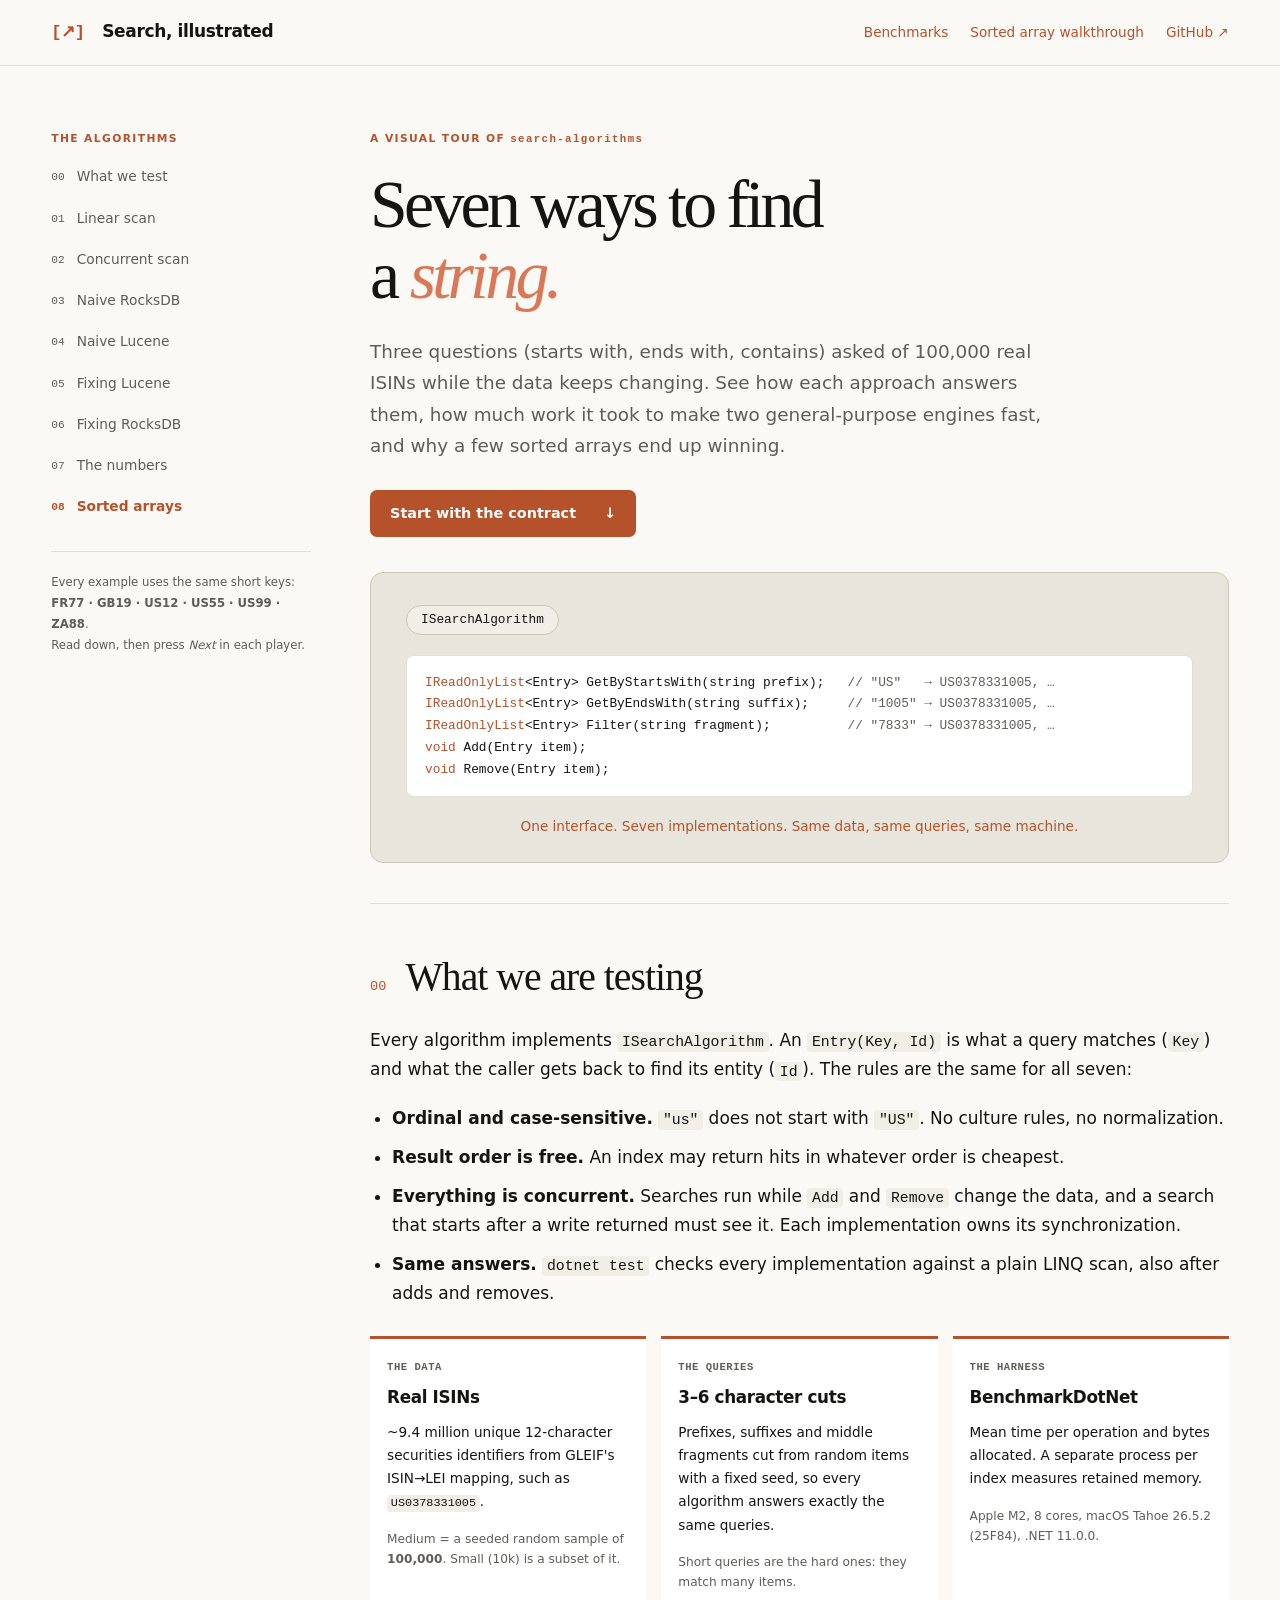
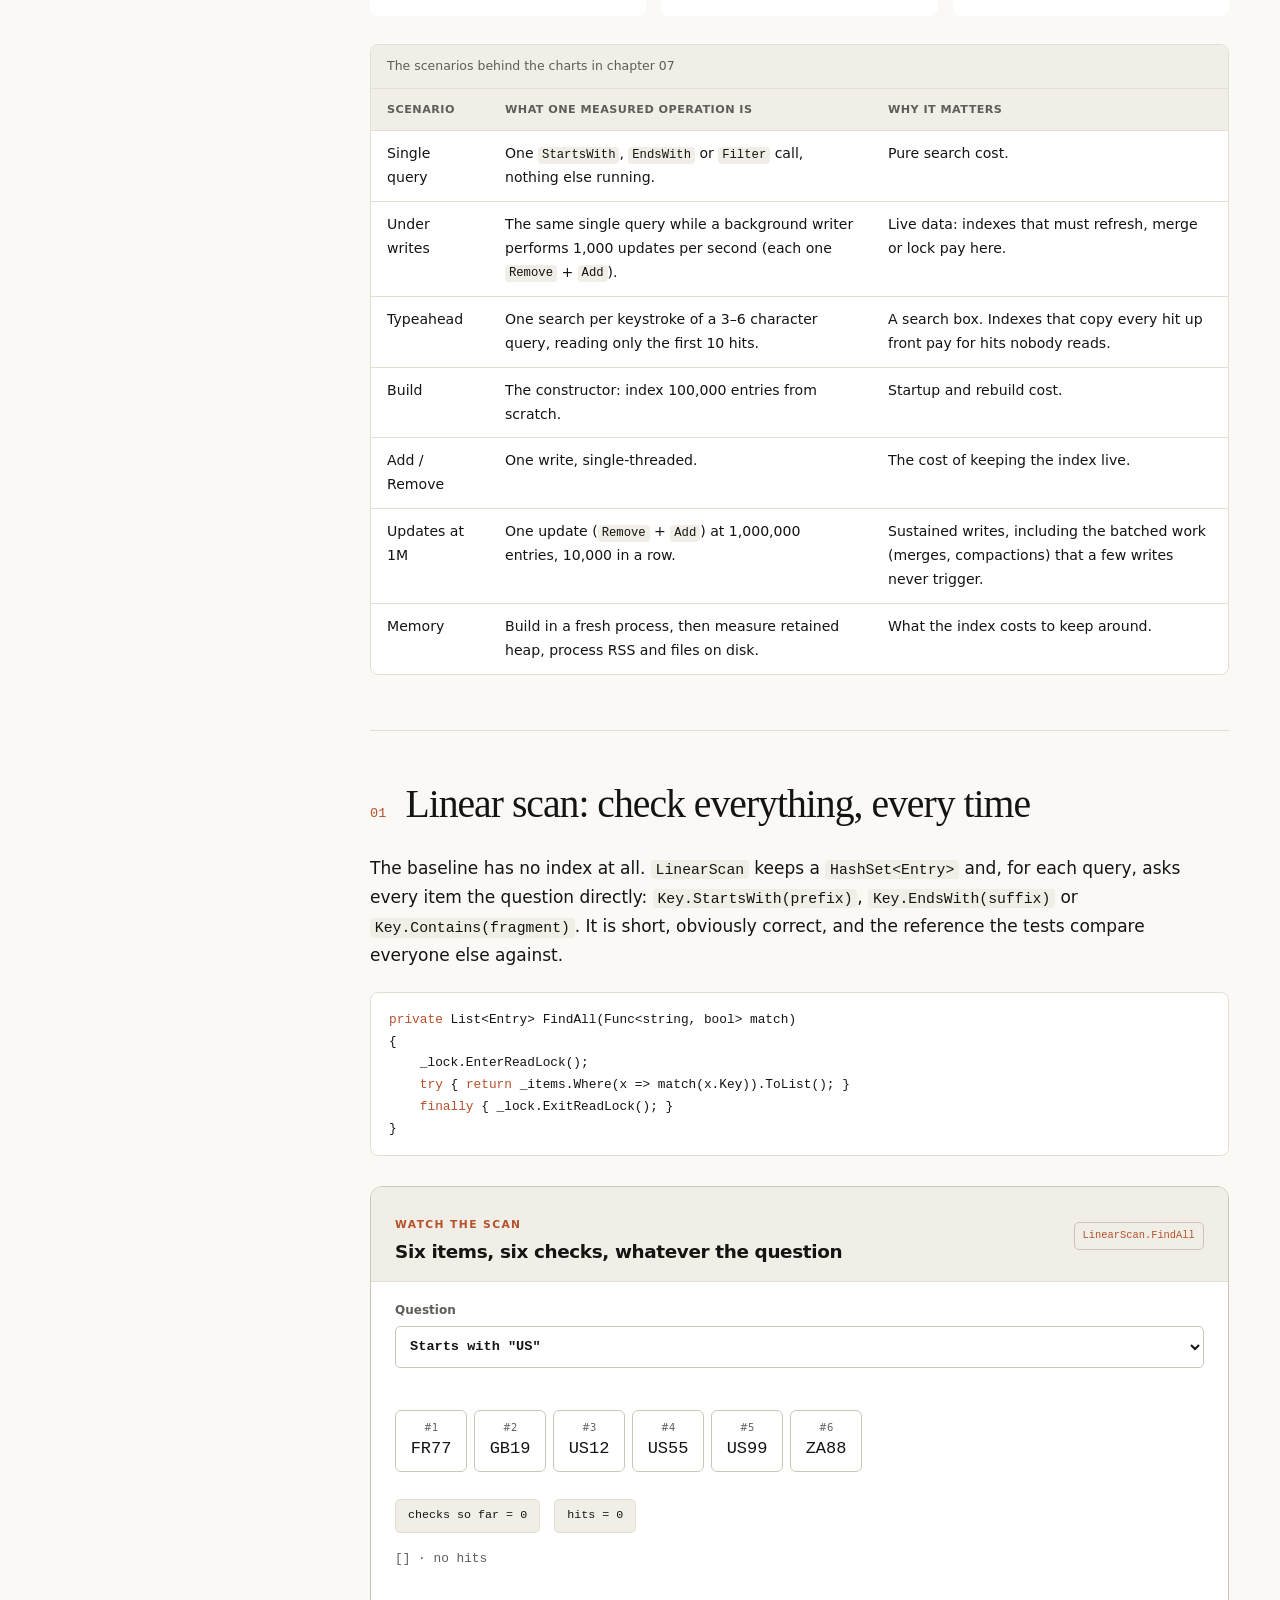
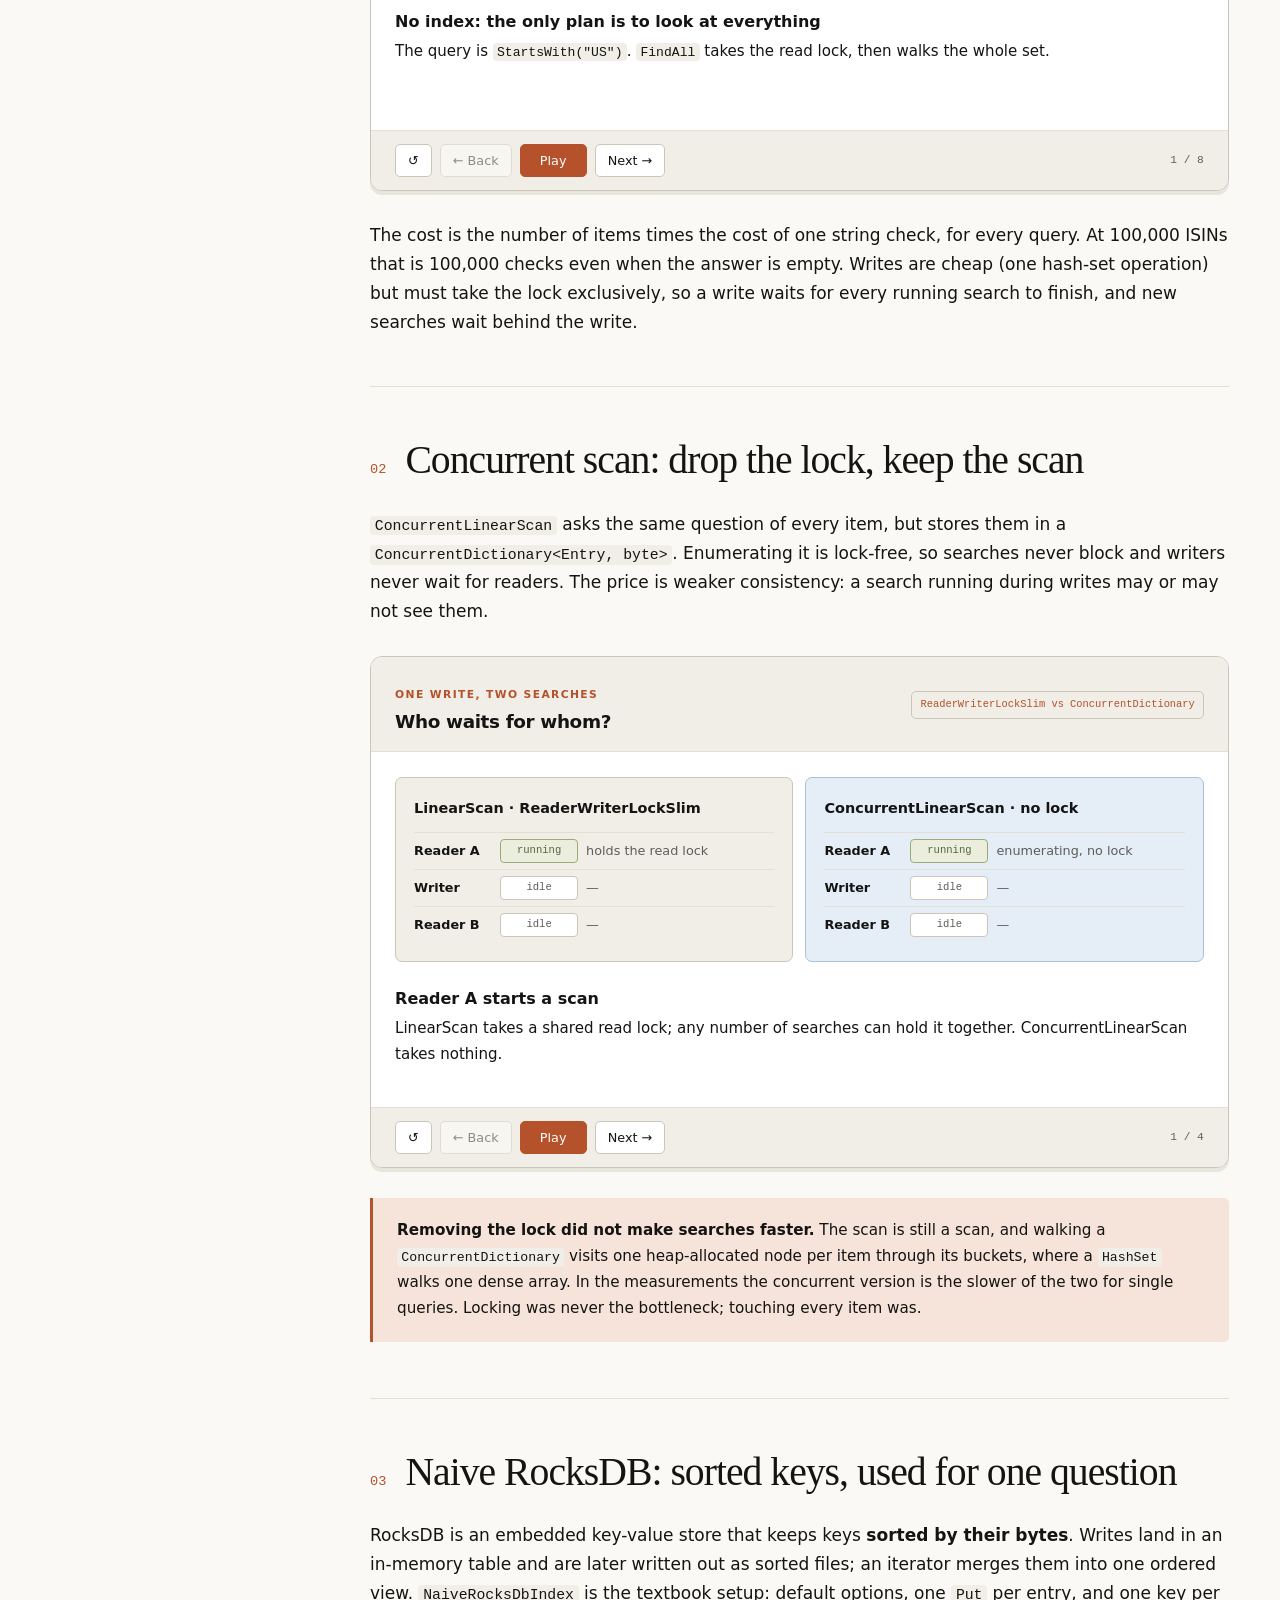
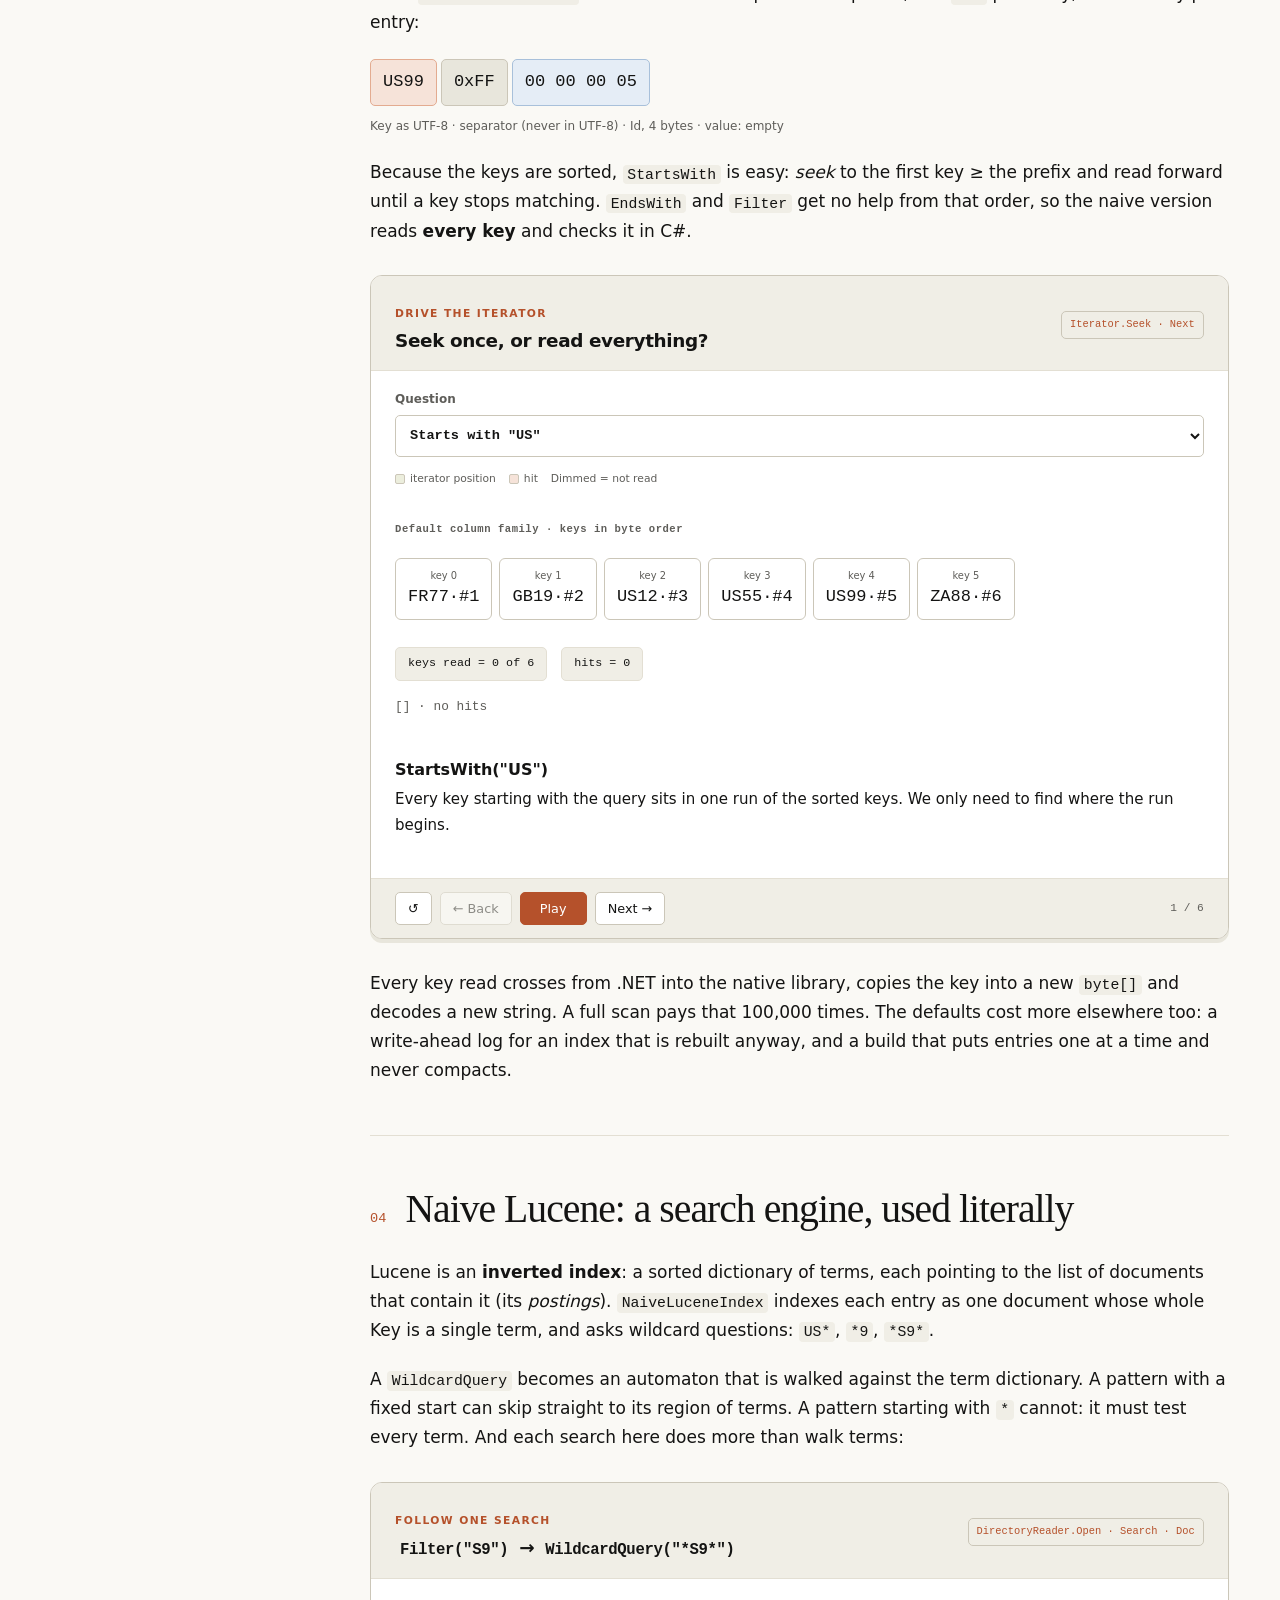
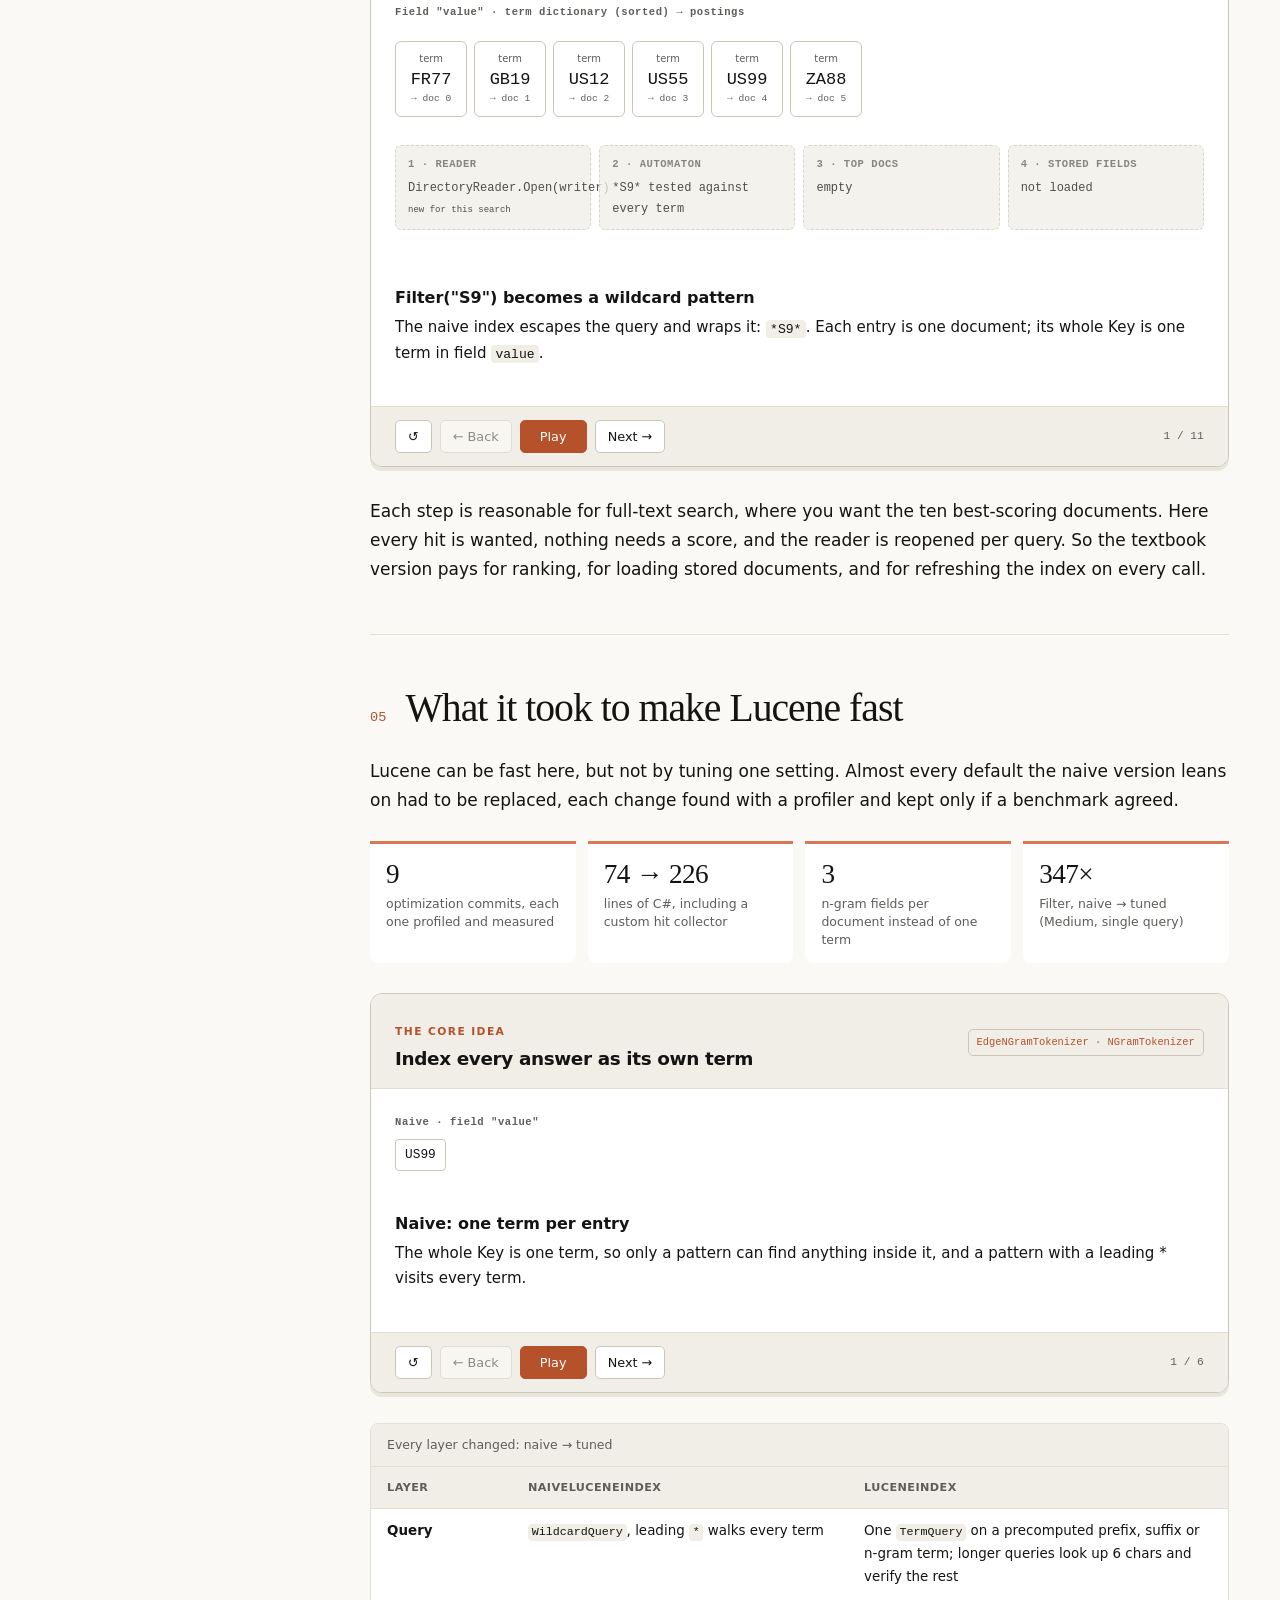
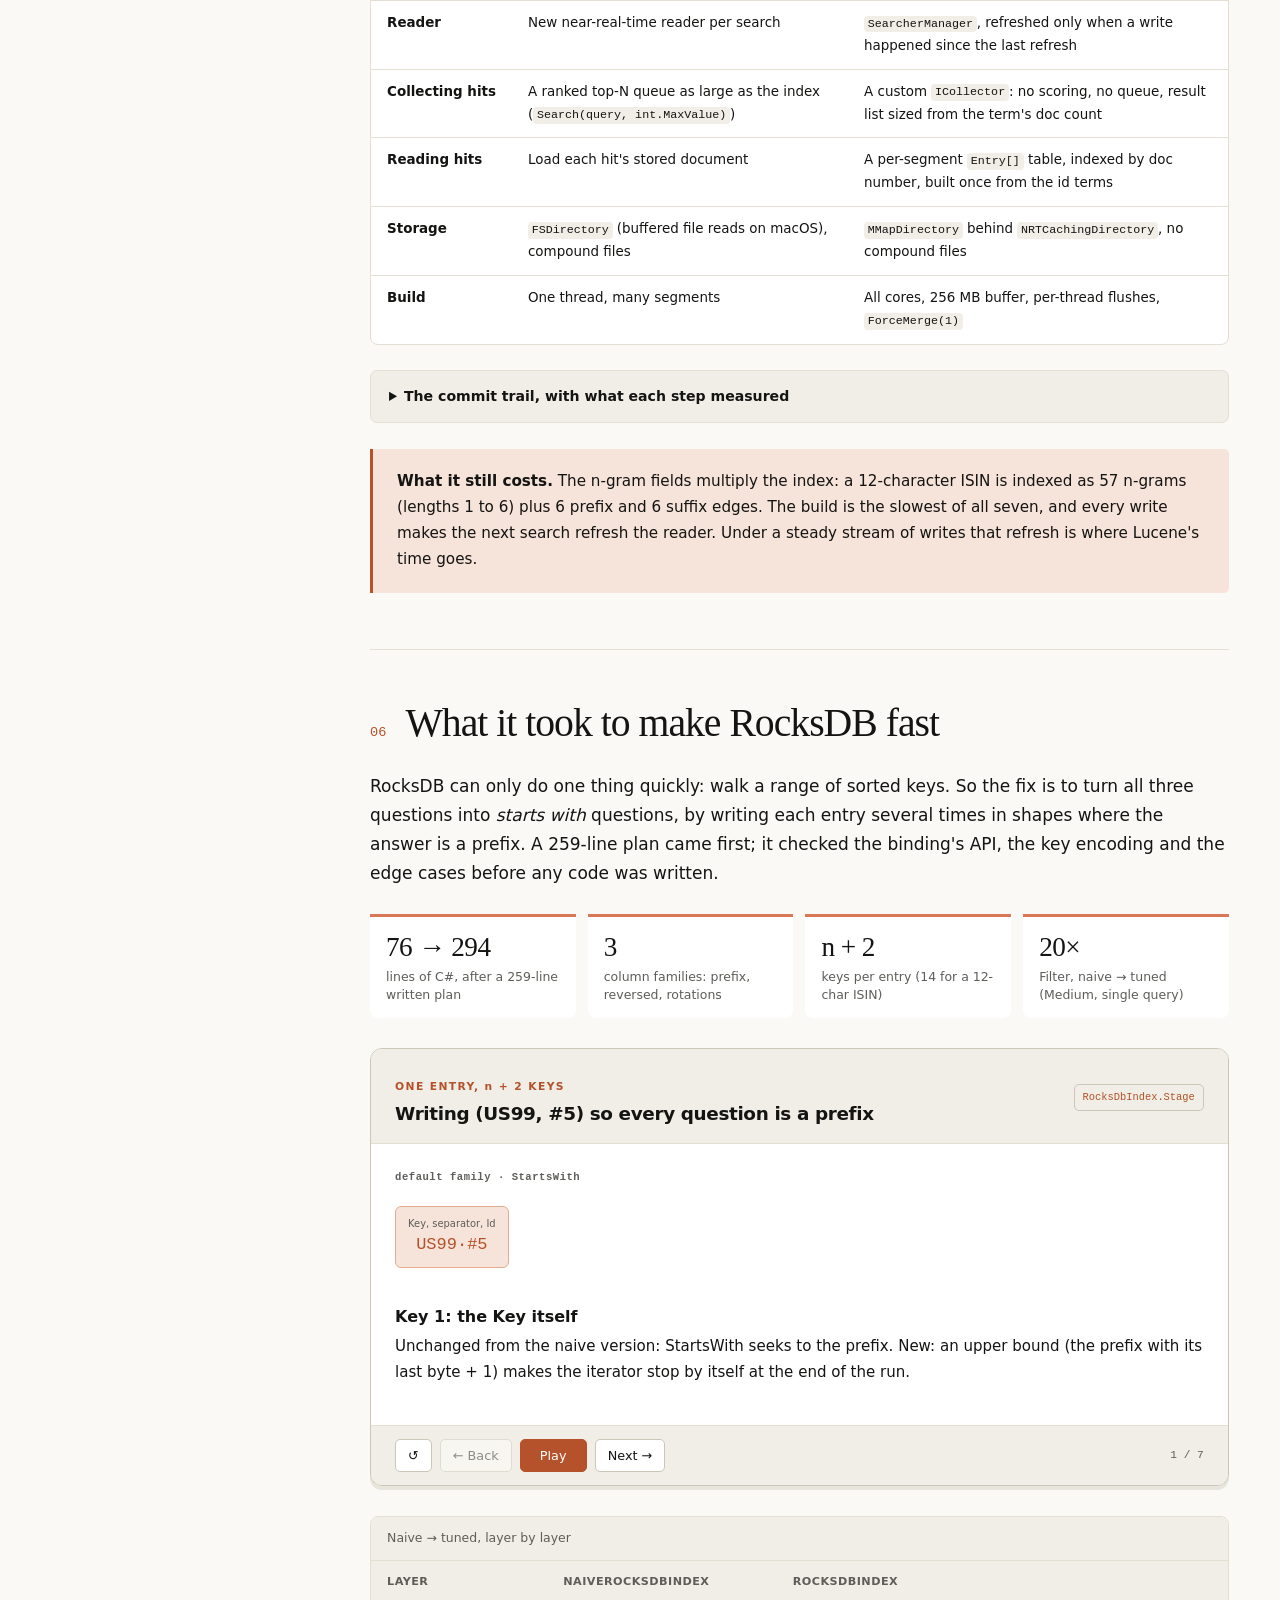
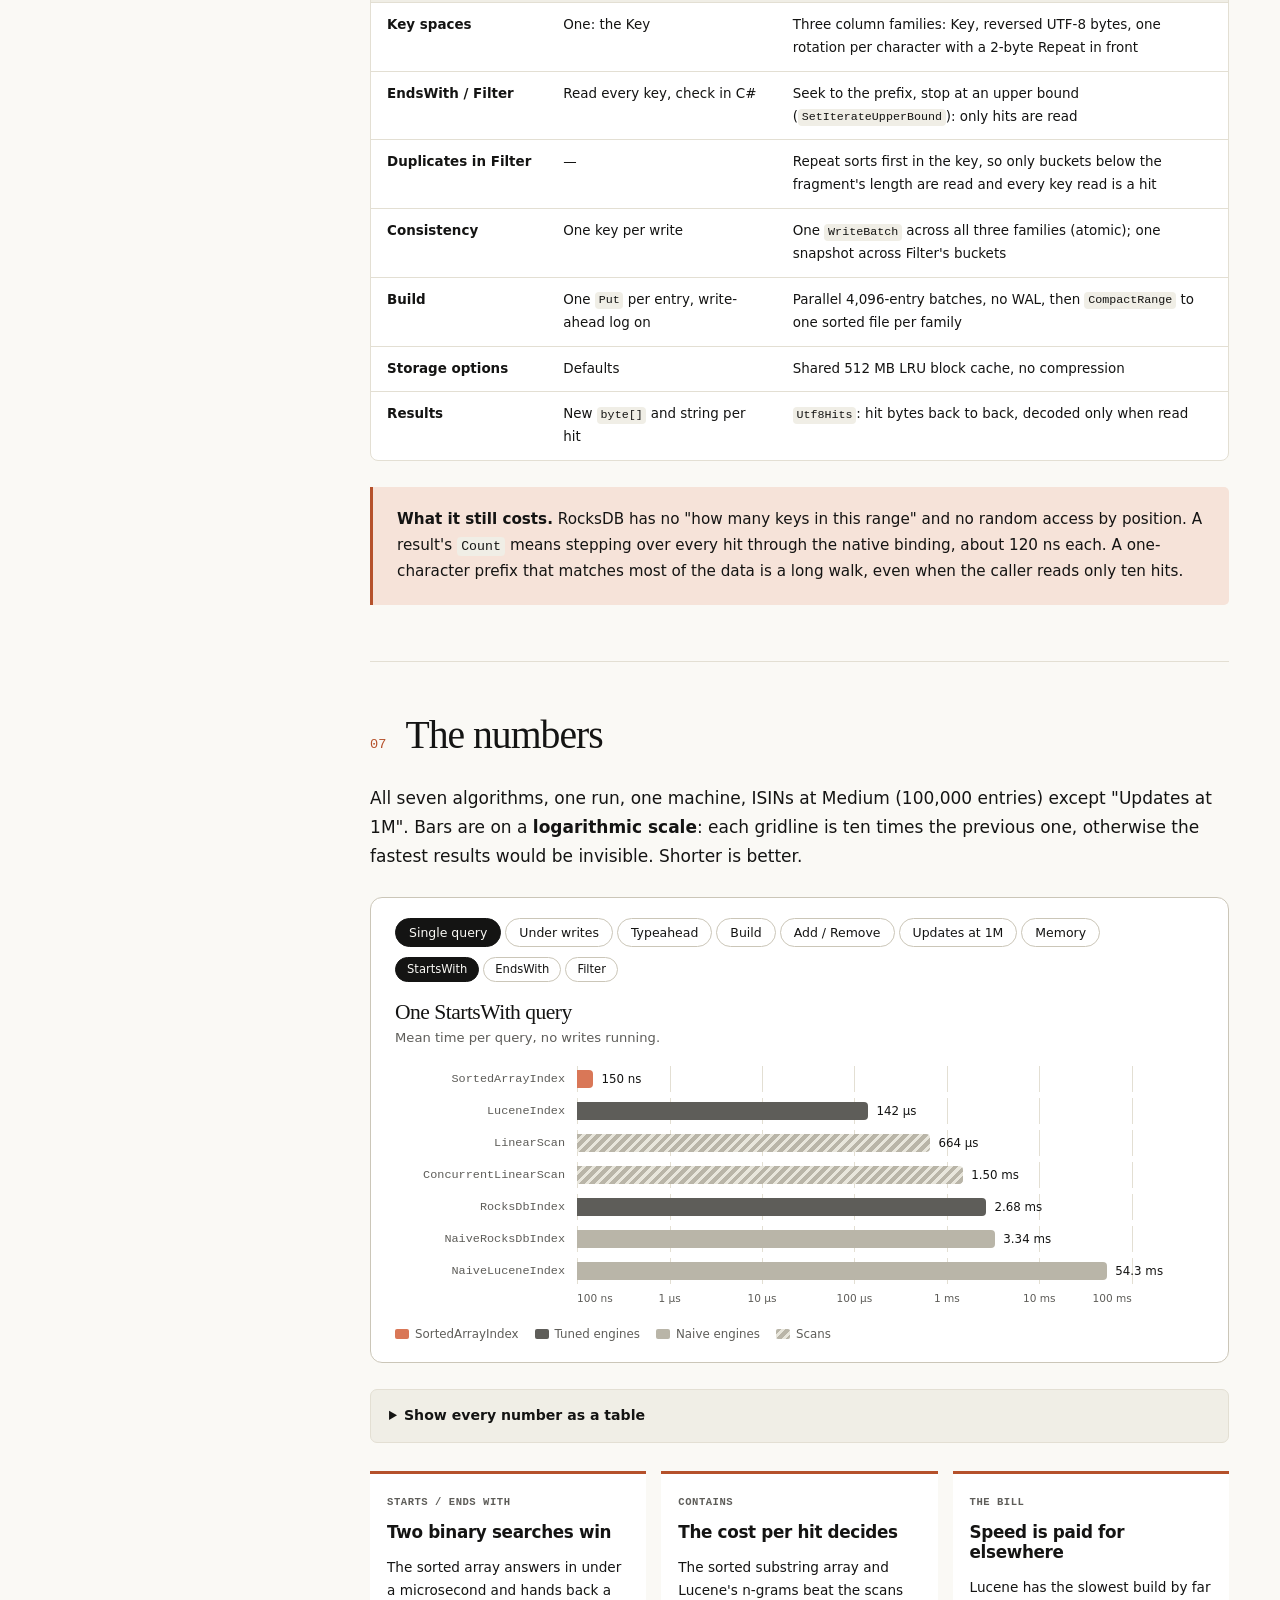
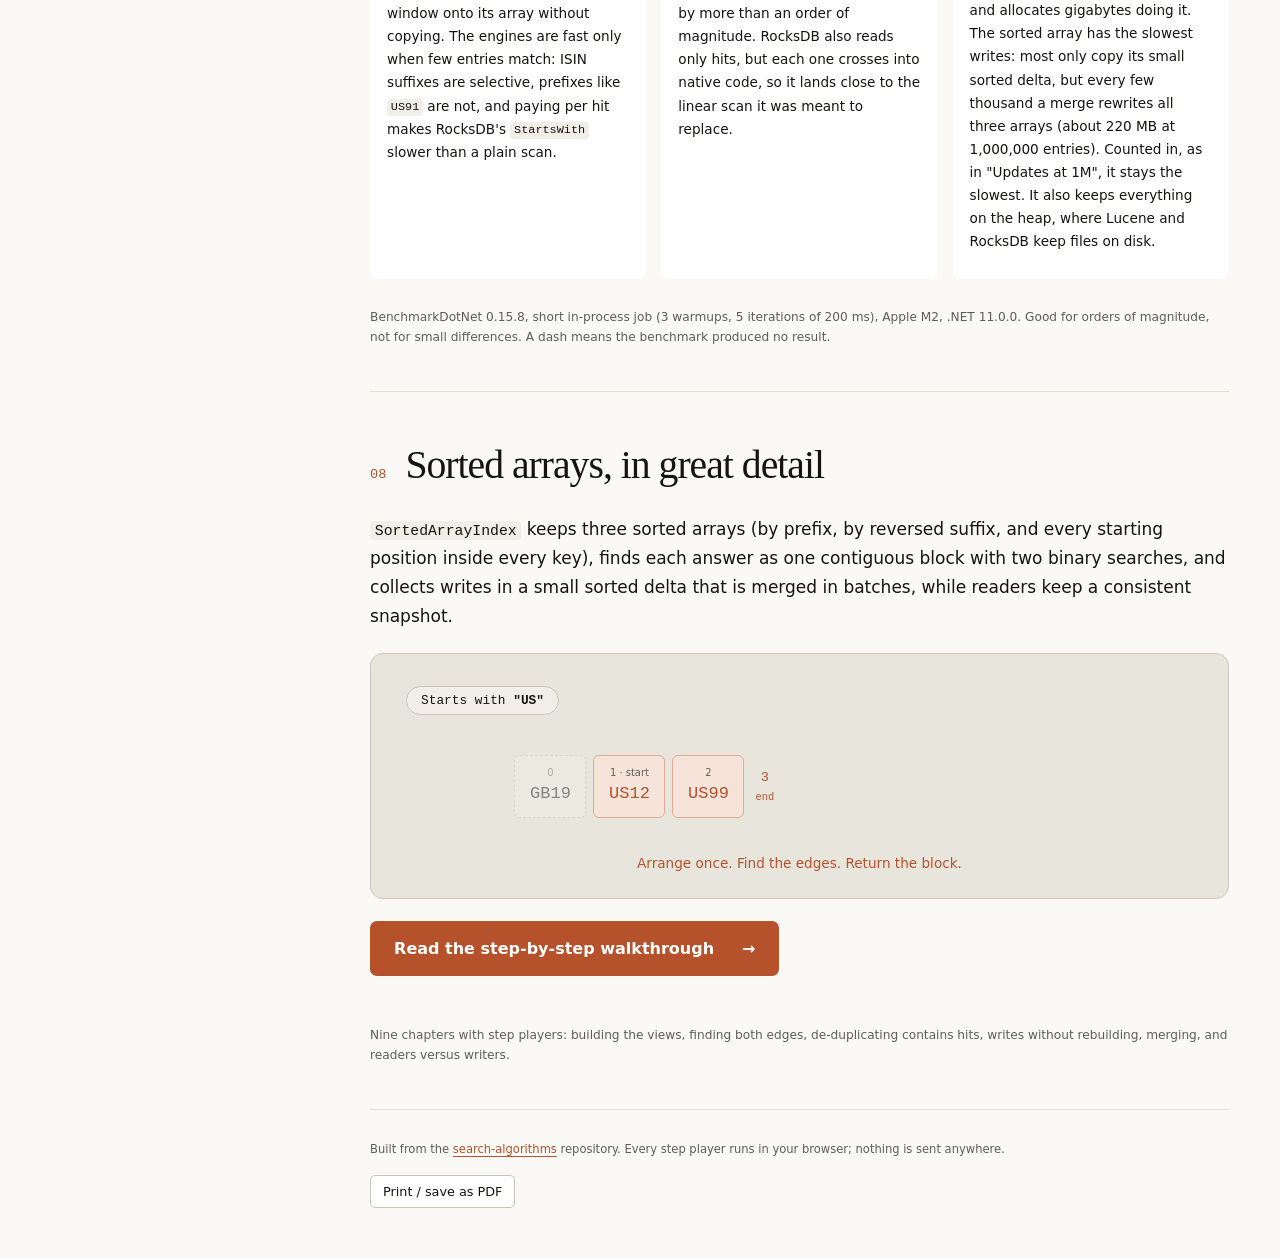
==== commit fc8da3ce: "Benchmarks and site: sustained updates at 1M, including merges MutationBenchmarks does 1000 ops per " ====
--- a/site/index.html
+++ b/site/index.html
@@ -70,6 +70,7 @@
       <tr><td>Typeahead</td><td>One search per keystroke of a 3–6 character query, reading only the first 10 hits.</td><td>A search box. Indexes that copy every hit up front pay for hits nobody reads.</td></tr>
       <tr><td>Build</td><td>The constructor: index 100,000 entries from scratch.</td><td>Startup and rebuild cost.</td></tr>
       <tr><td>Add / Remove</td><td>One write, single-threaded.</td><td>The cost of keeping the index live.</td></tr>
+      <tr><td>Updates at 1M</td><td>One update (<code>Remove</code> + <code>Add</code>) at 1,000,000 entries, 10,000 in a row.</td><td>Sustained writes, including the batched work (merges, compactions) that a few writes never trigger.</td></tr>
       <tr><td>Memory</td><td>Build in a fresh process, then measure retained heap, process RSS and files on disk.</td><td>What the index costs to keep around.</td></tr>
     </tbody></table></div>
   </section>
@@ -200,7 +201,7 @@
 
   <section id="benchmarks" class="chapter">
     <div class="chapter-heading"><span class="chapter-number">07</span><h2>The numbers</h2></div>
-    <p>All seven algorithms, one run, one machine, ISINs at Medium (100,000 entries). Bars are on a <strong>logarithmic scale</strong>: each gridline is ten times the previous one, otherwise the fastest results would be invisible. Shorter is better.</p>
+    <p>All seven algorithms, one run, one machine, ISINs at Medium (100,000 entries) except "Updates at 1M". Bars are on a <strong>logarithmic scale</strong>: each gridline is ten times the previous one, otherwise the fastest results would be invisible. Shorter is better.</p>
     <div class="chart-card" id="chart">
       <div class="chart-controls">
         <div class="segmented" role="tablist" aria-label="Scenario" id="chart-scenario"></div>
@@ -217,7 +218,7 @@
     <div class="view-grid" id="takeaways">
       <article><span class="view-label">STARTS / ENDS WITH</span><h3>Two binary searches win</h3><p>The sorted array answers in under a microsecond and hands back a window onto its array without copying. The engines are fast only when few entries match: ISIN suffixes are selective, prefixes like <code>US91</code> are not, and paying per hit makes RocksDB's <code>StartsWith</code> slower than a plain scan.</p></article>
       <article><span class="view-label">CONTAINS</span><h3>The cost per hit decides</h3><p>The sorted substring array and Lucene's n-grams beat the scans by more than an order of magnitude. RocksDB also reads only hits, but each one crosses into native code, so it lands close to the linear scan it was meant to replace.</p></article>
-      <article><span class="view-label">THE BILL</span><h3>Speed is paid for elsewhere</h3><p>Lucene has the slowest build by far and allocates gigabytes doing it. The sorted array has the slowest single write: each one copies its small sorted delta. It also keeps everything on the heap, where Lucene and RocksDB keep files on disk.</p></article>
+      <article><span class="view-label">THE BILL</span><h3>Speed is paid for elsewhere</h3><p>Lucene has the slowest build by far and allocates gigabytes doing it. The sorted array has the slowest writes: most only copy its small sorted delta, but every few thousand a merge rewrites all three arrays (about 220 MB at 1,000,000 entries). Counted in, as in "Updates at 1M", it stays the slowest. It also keeps everything on the heap, where Lucene and RocksDB keep files on disk.</p></article>
     </div>
     <p class="caption" id="bench-provenance">BenchmarkDotNet short in-process job, 3 warmups and 5 iterations of 200 ms: good for orders of magnitude, not for small differences. Bars marked with a dash had no result.</p>
   </section>
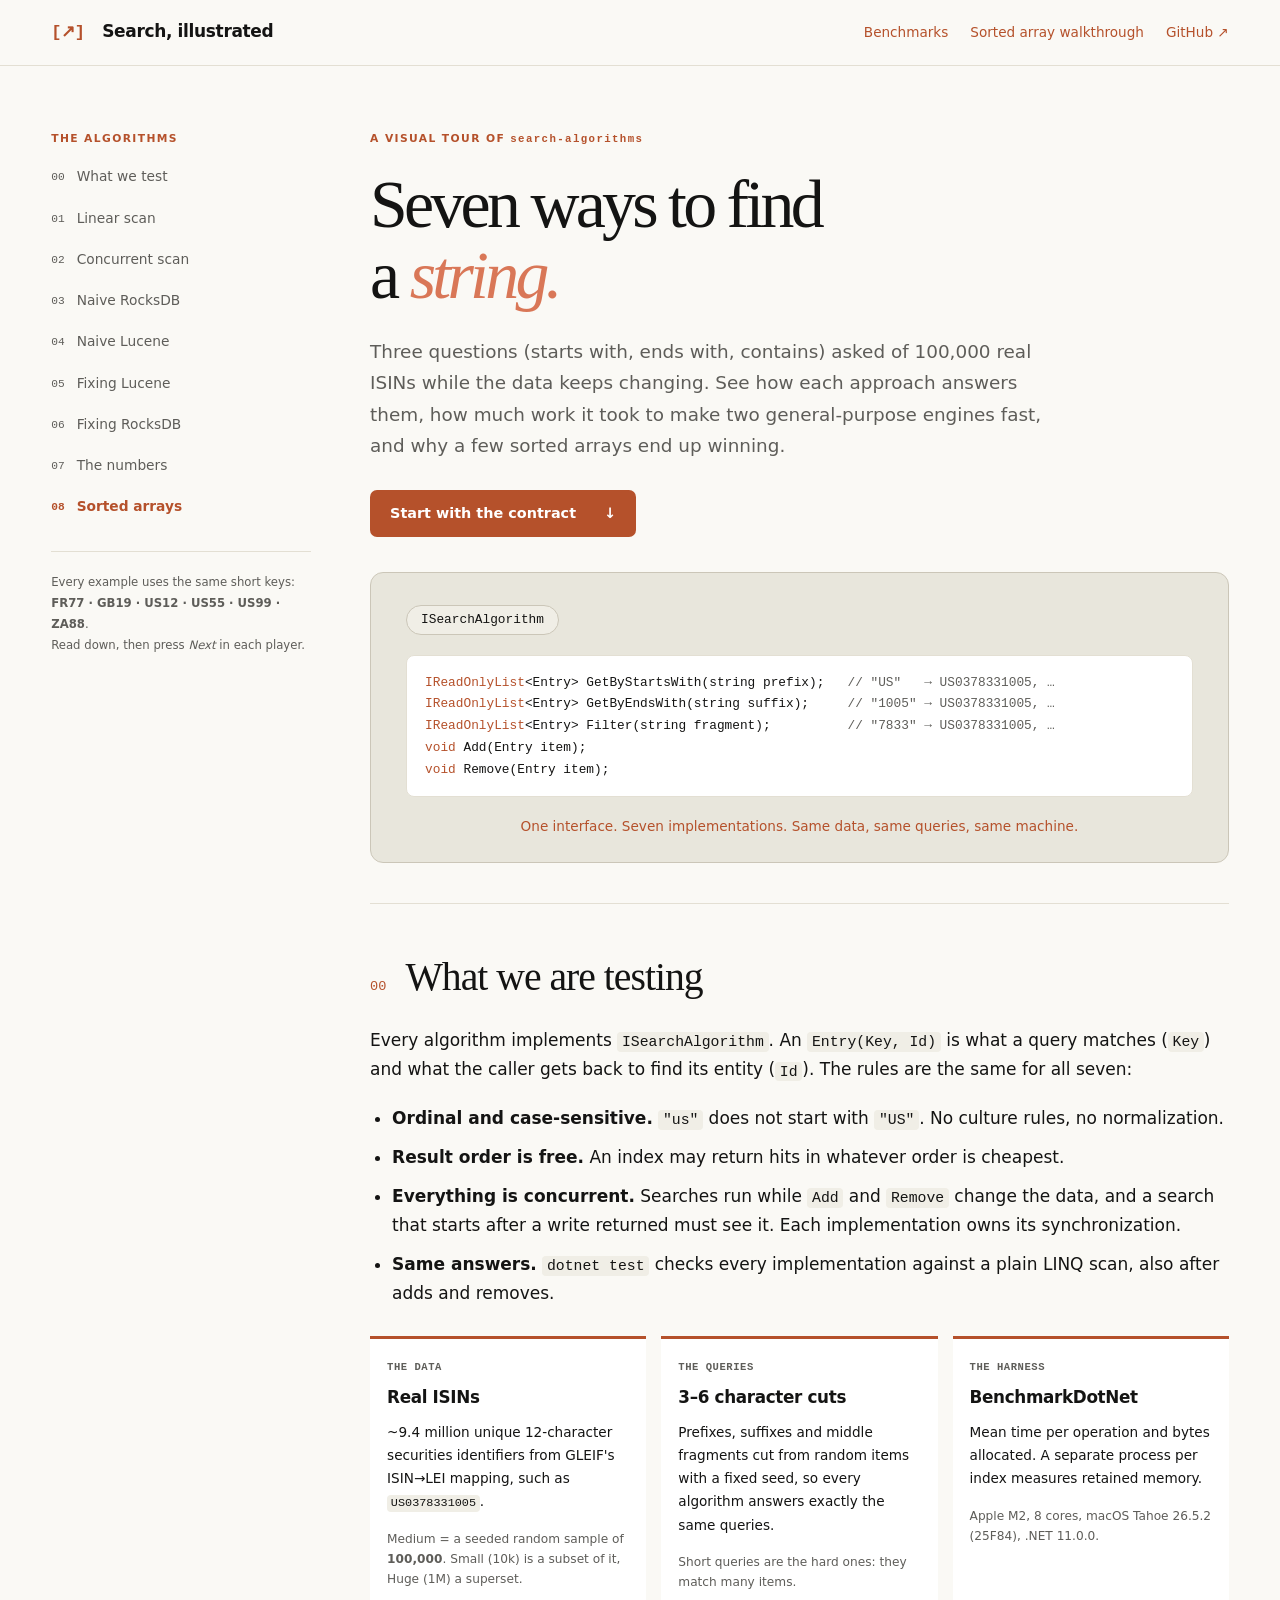
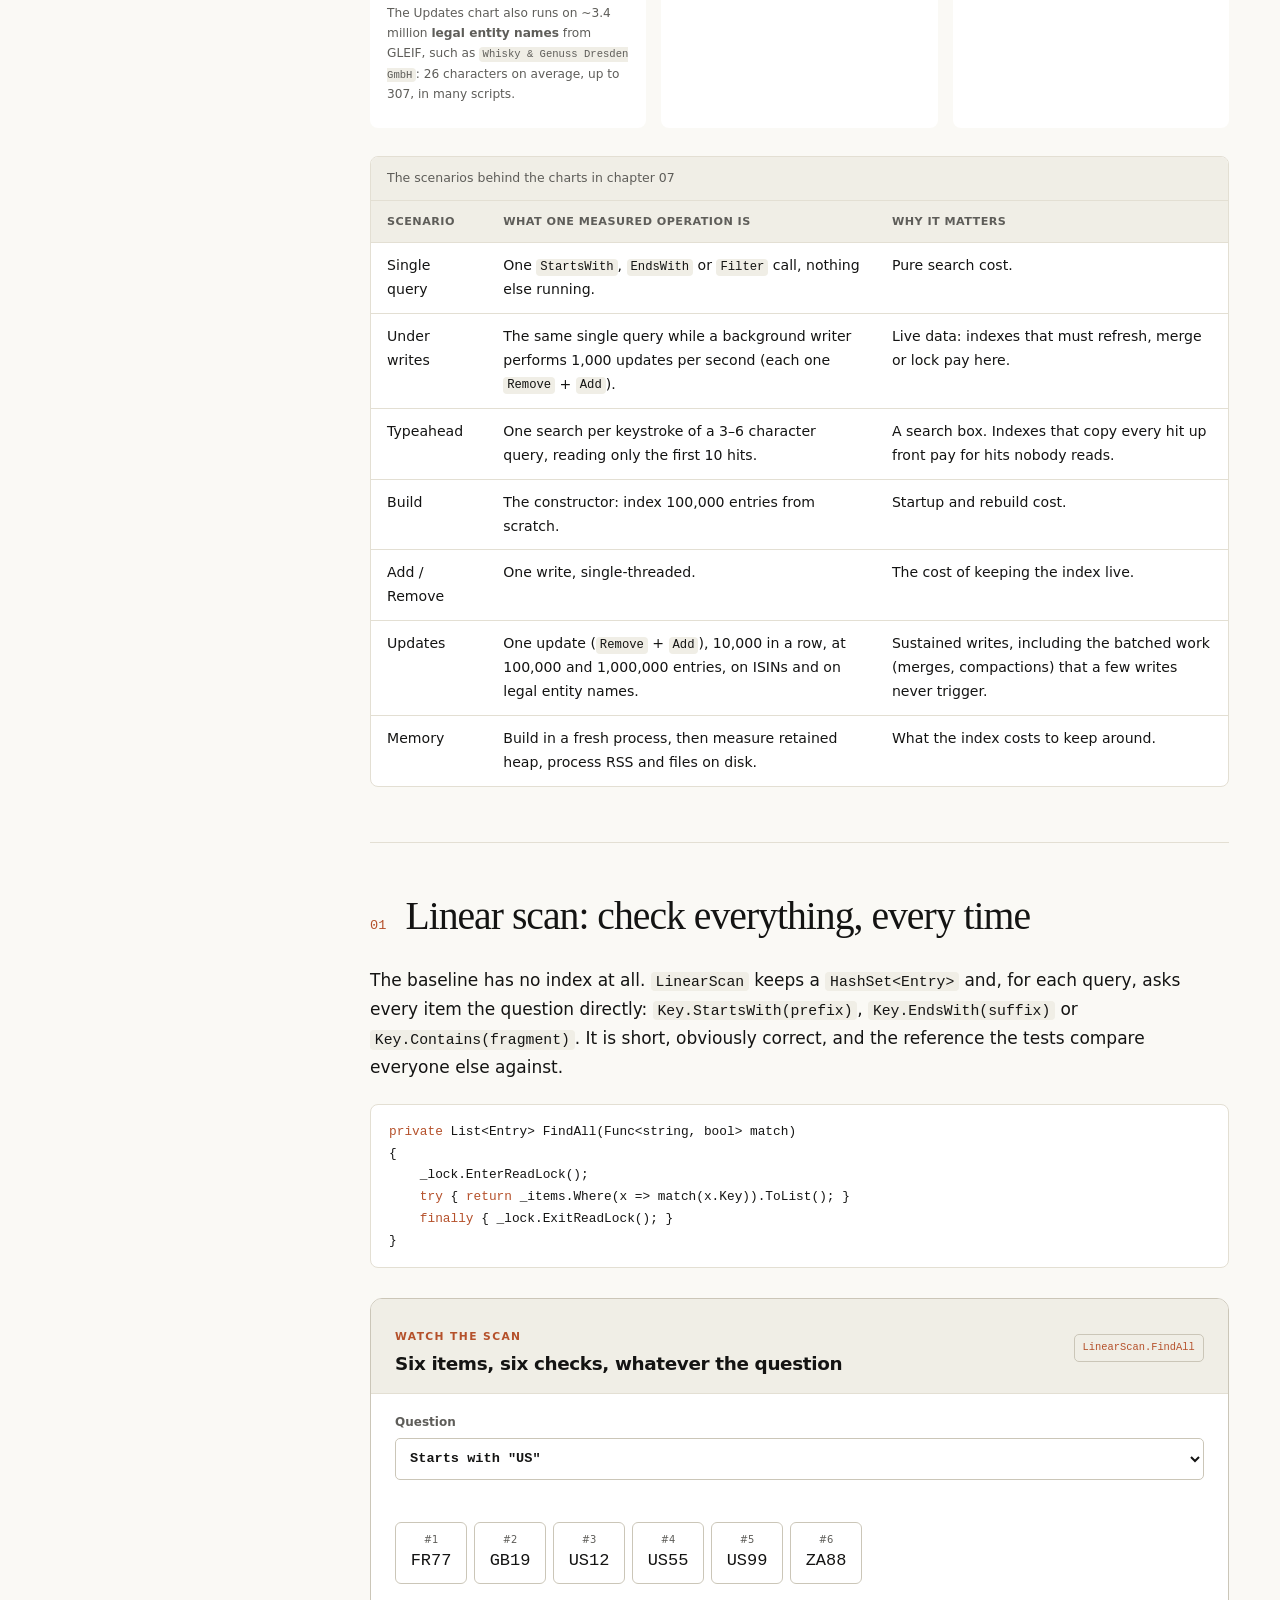
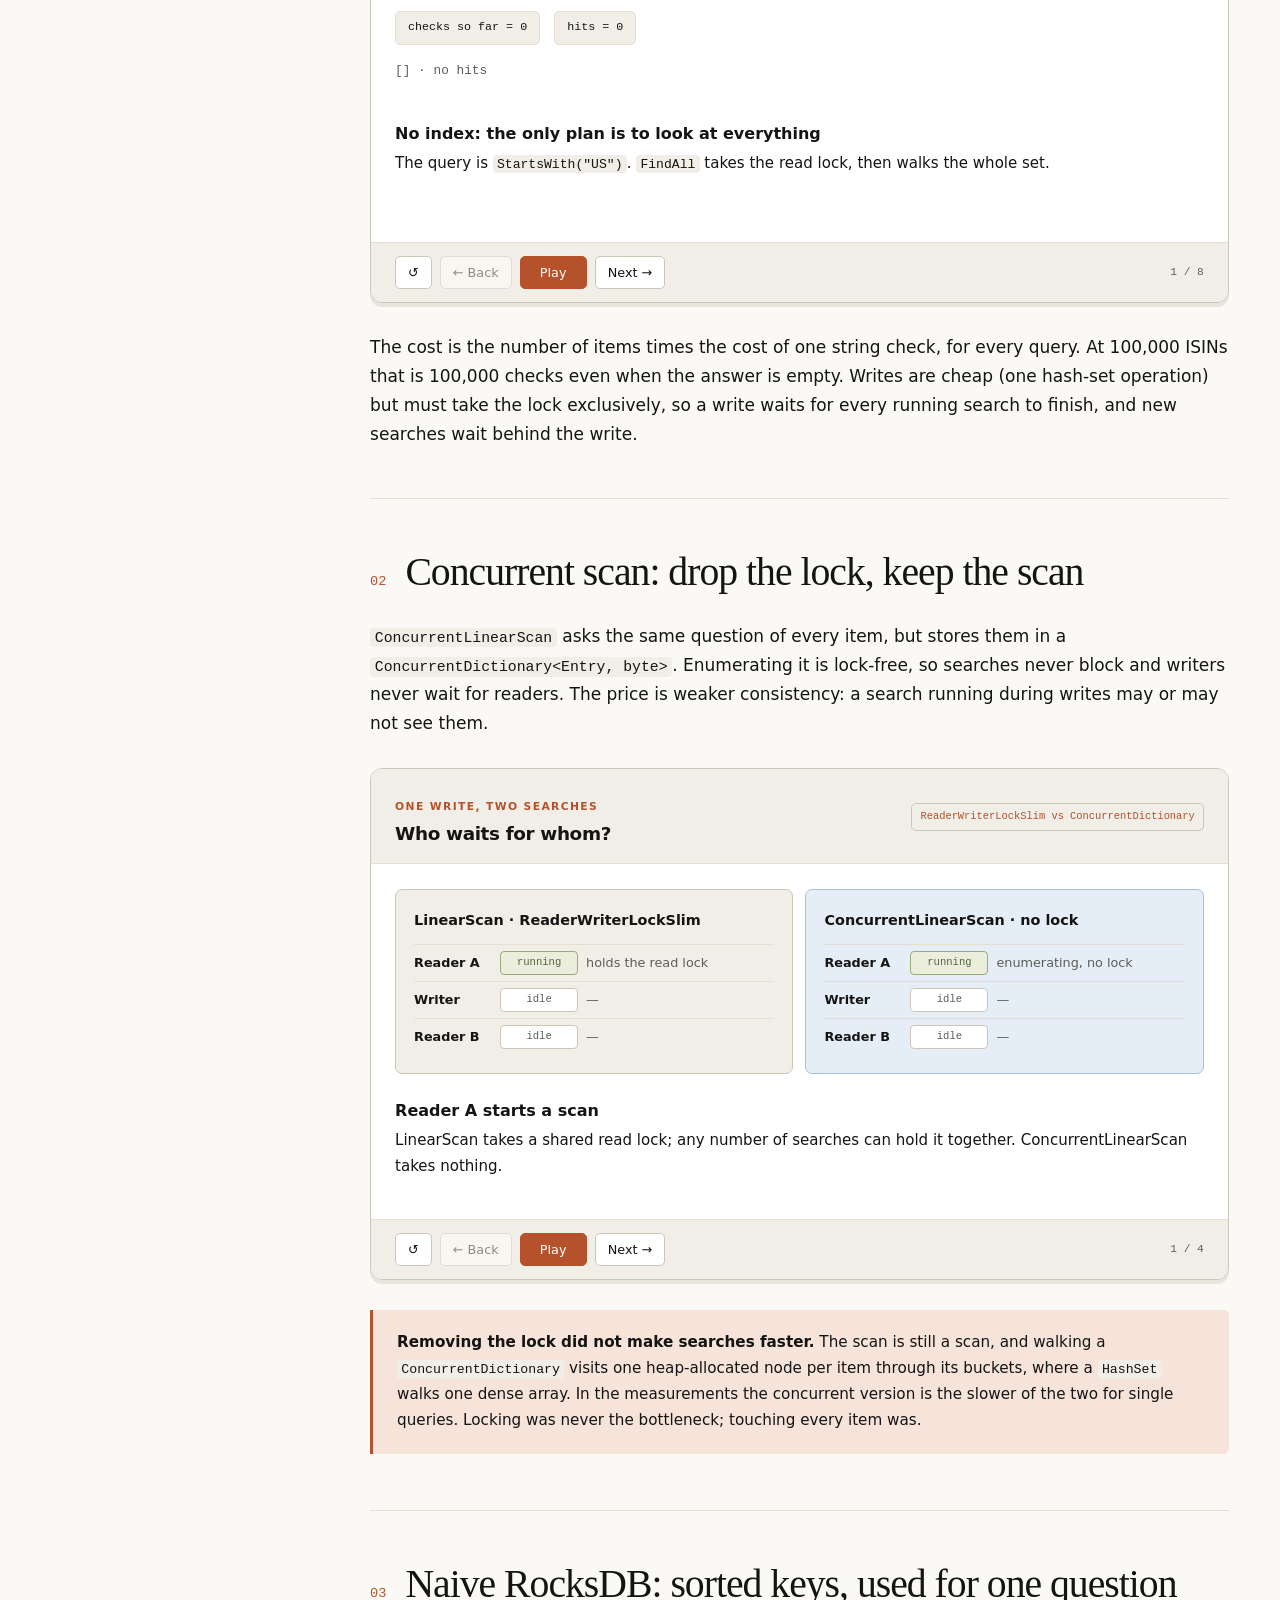
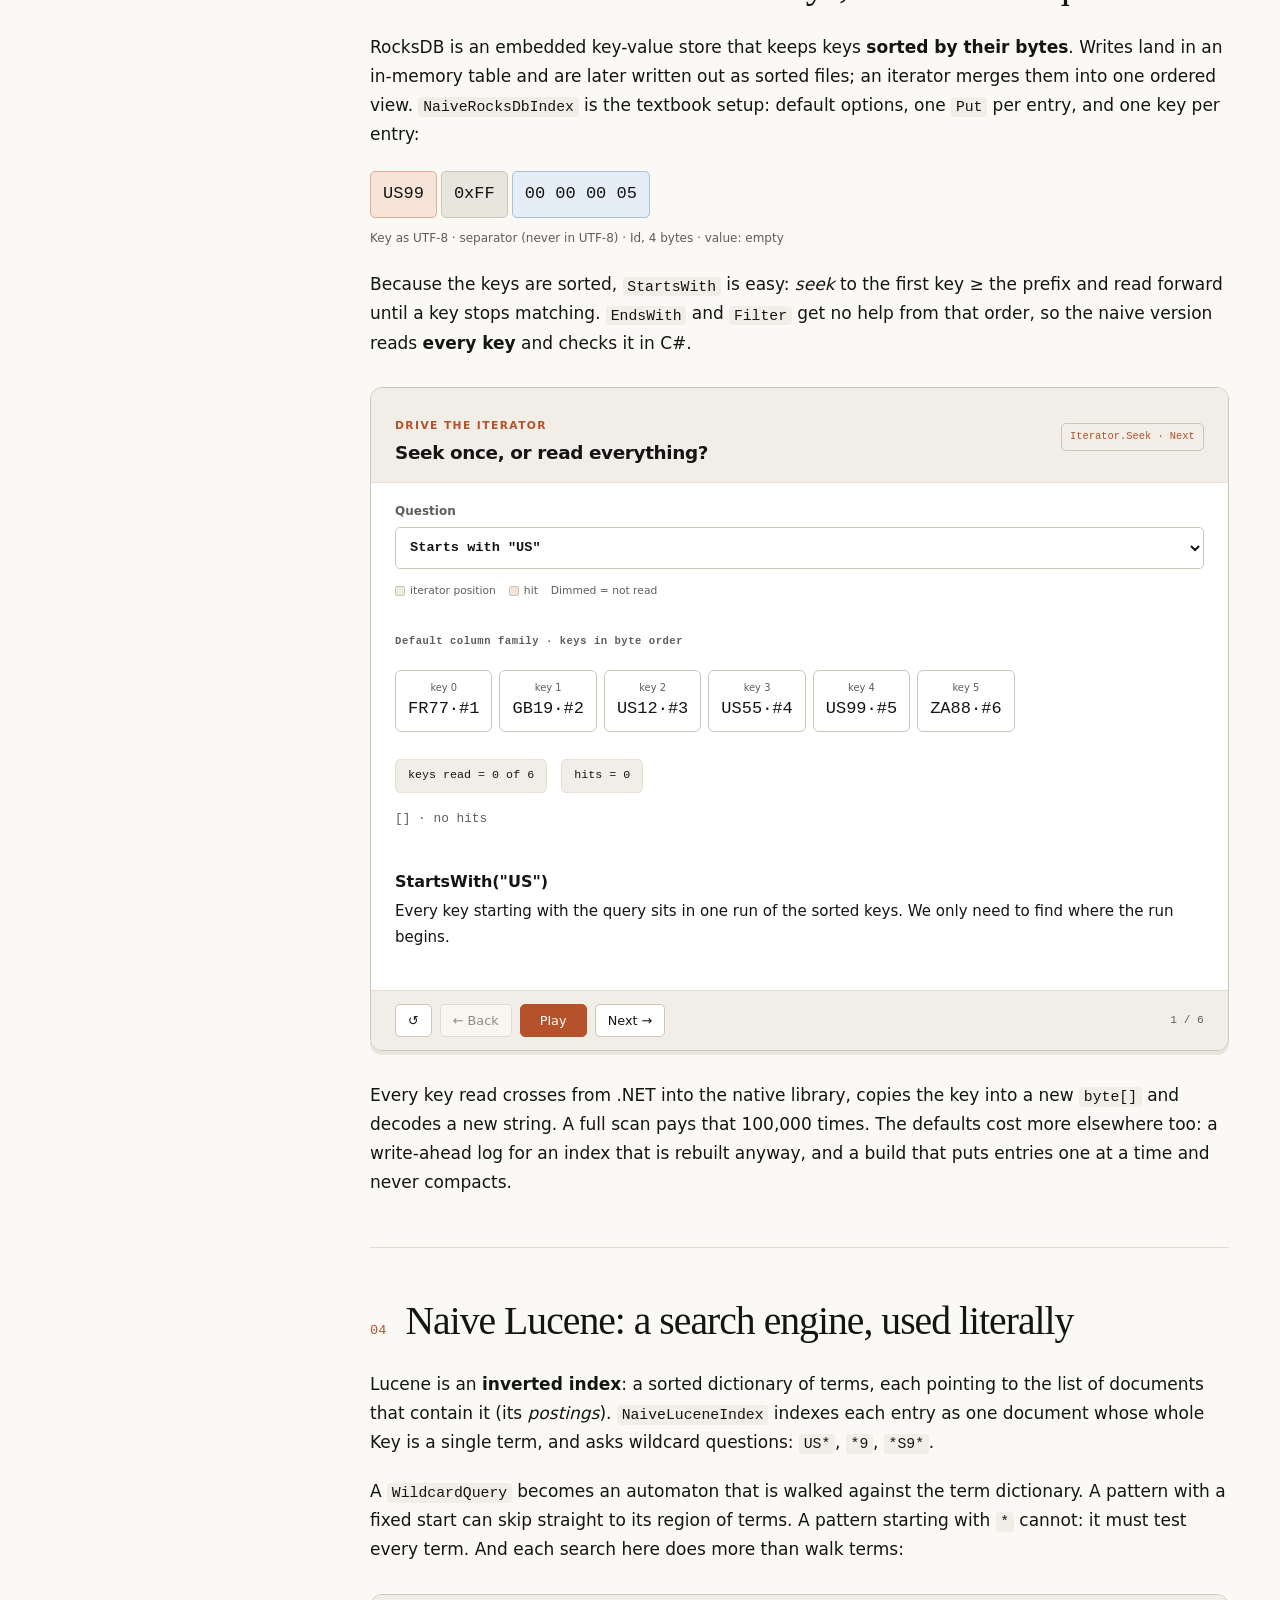
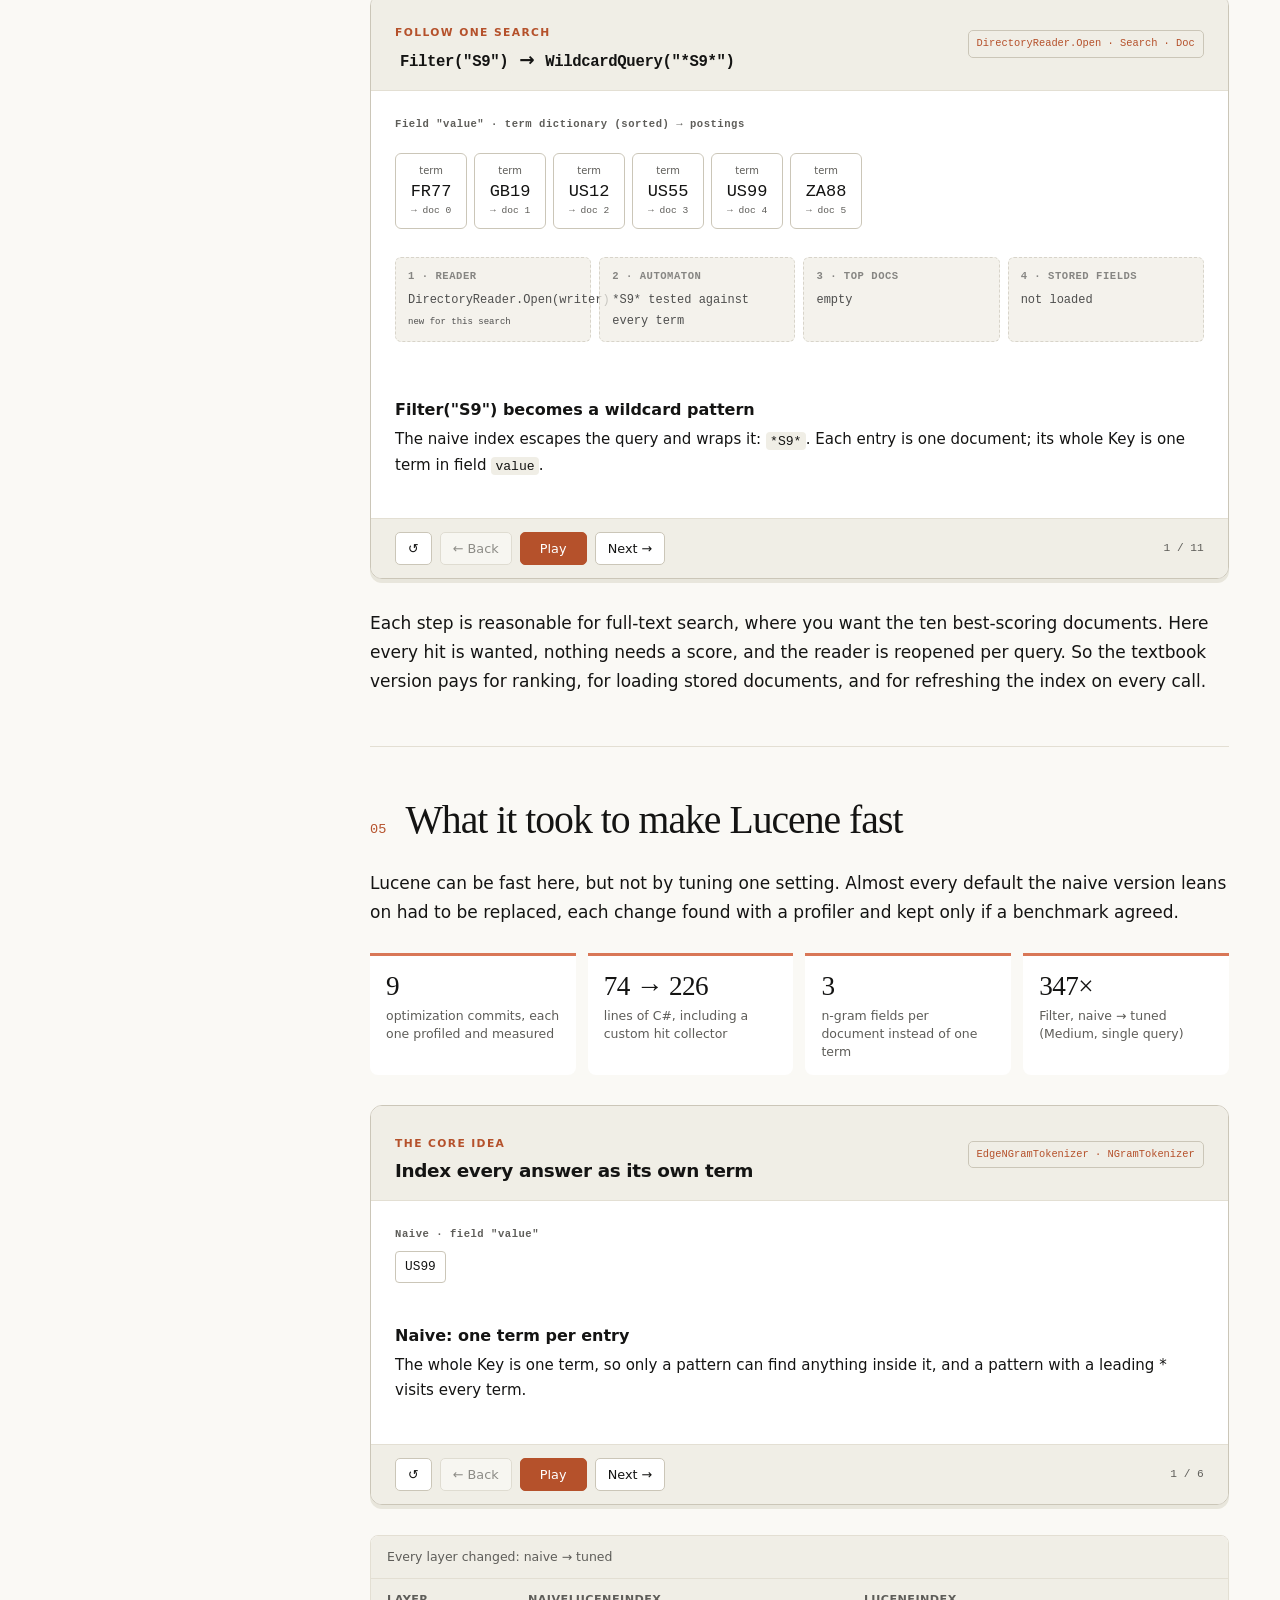
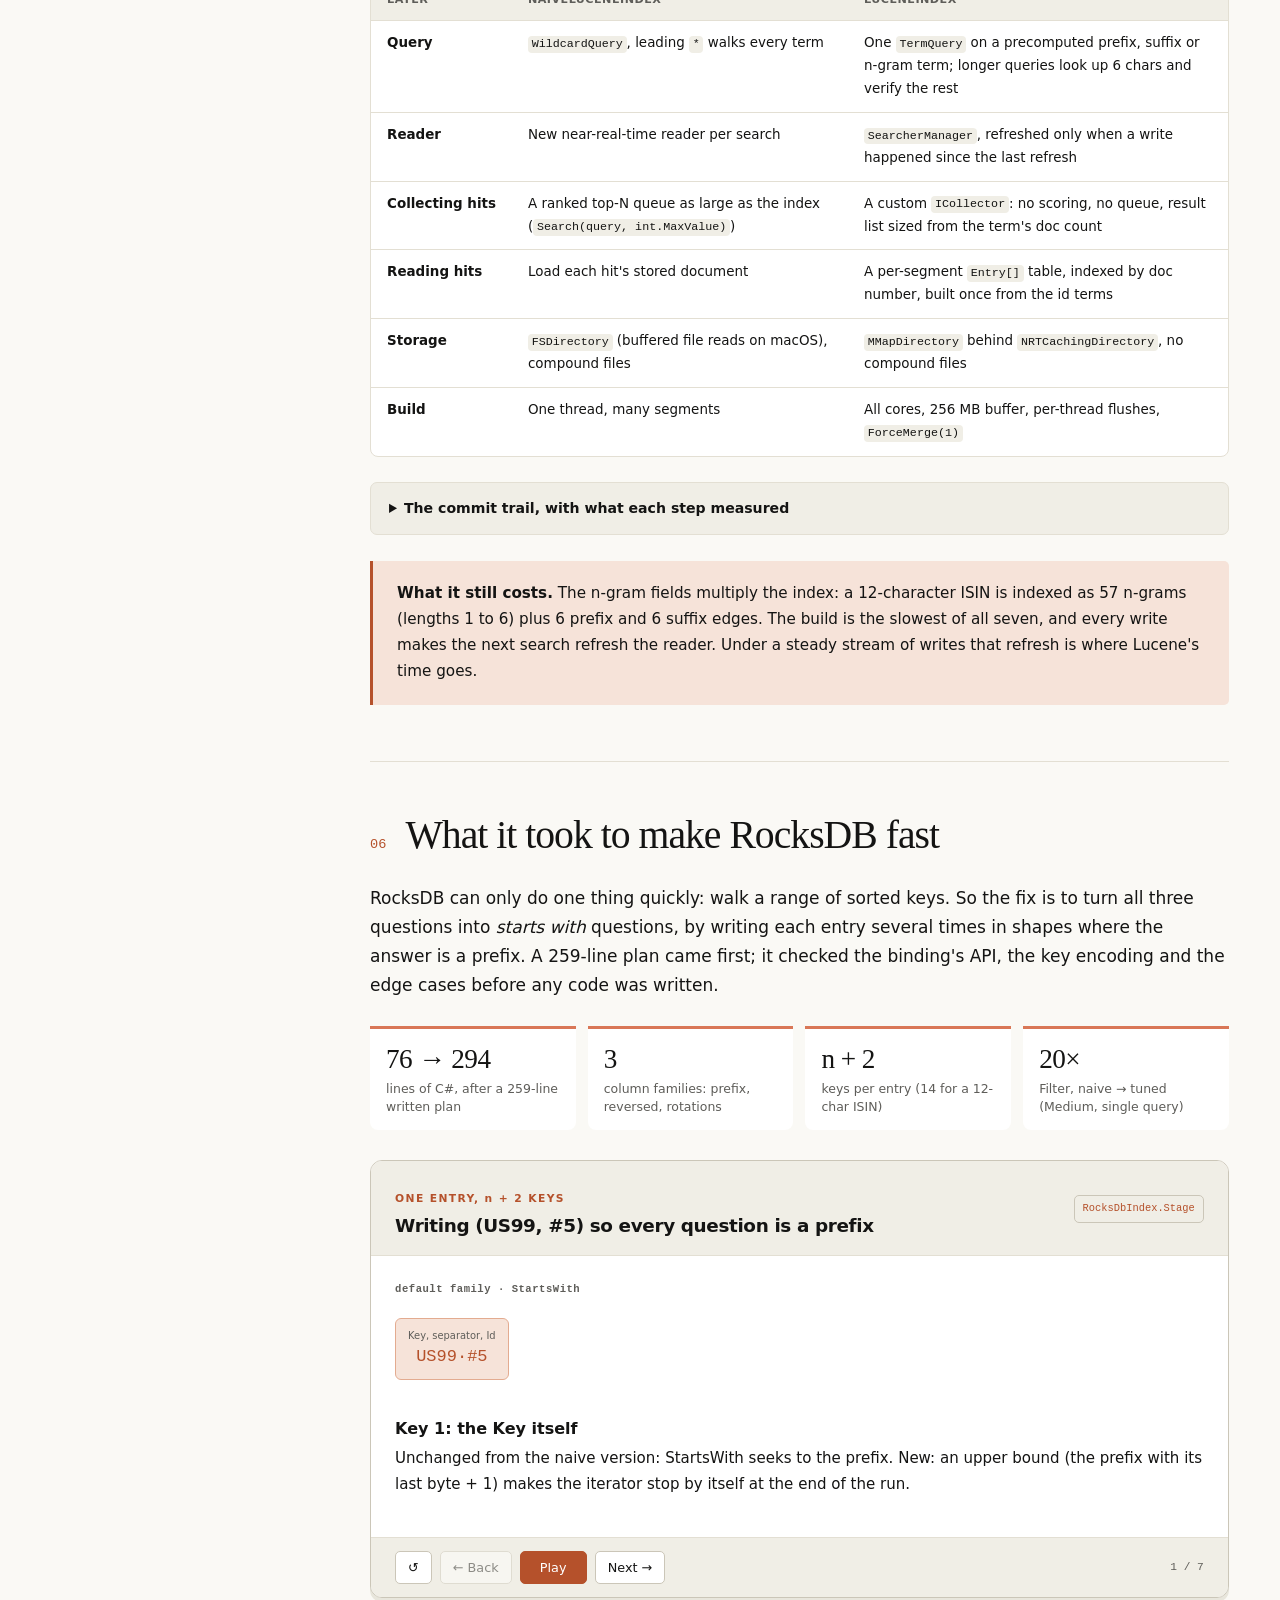
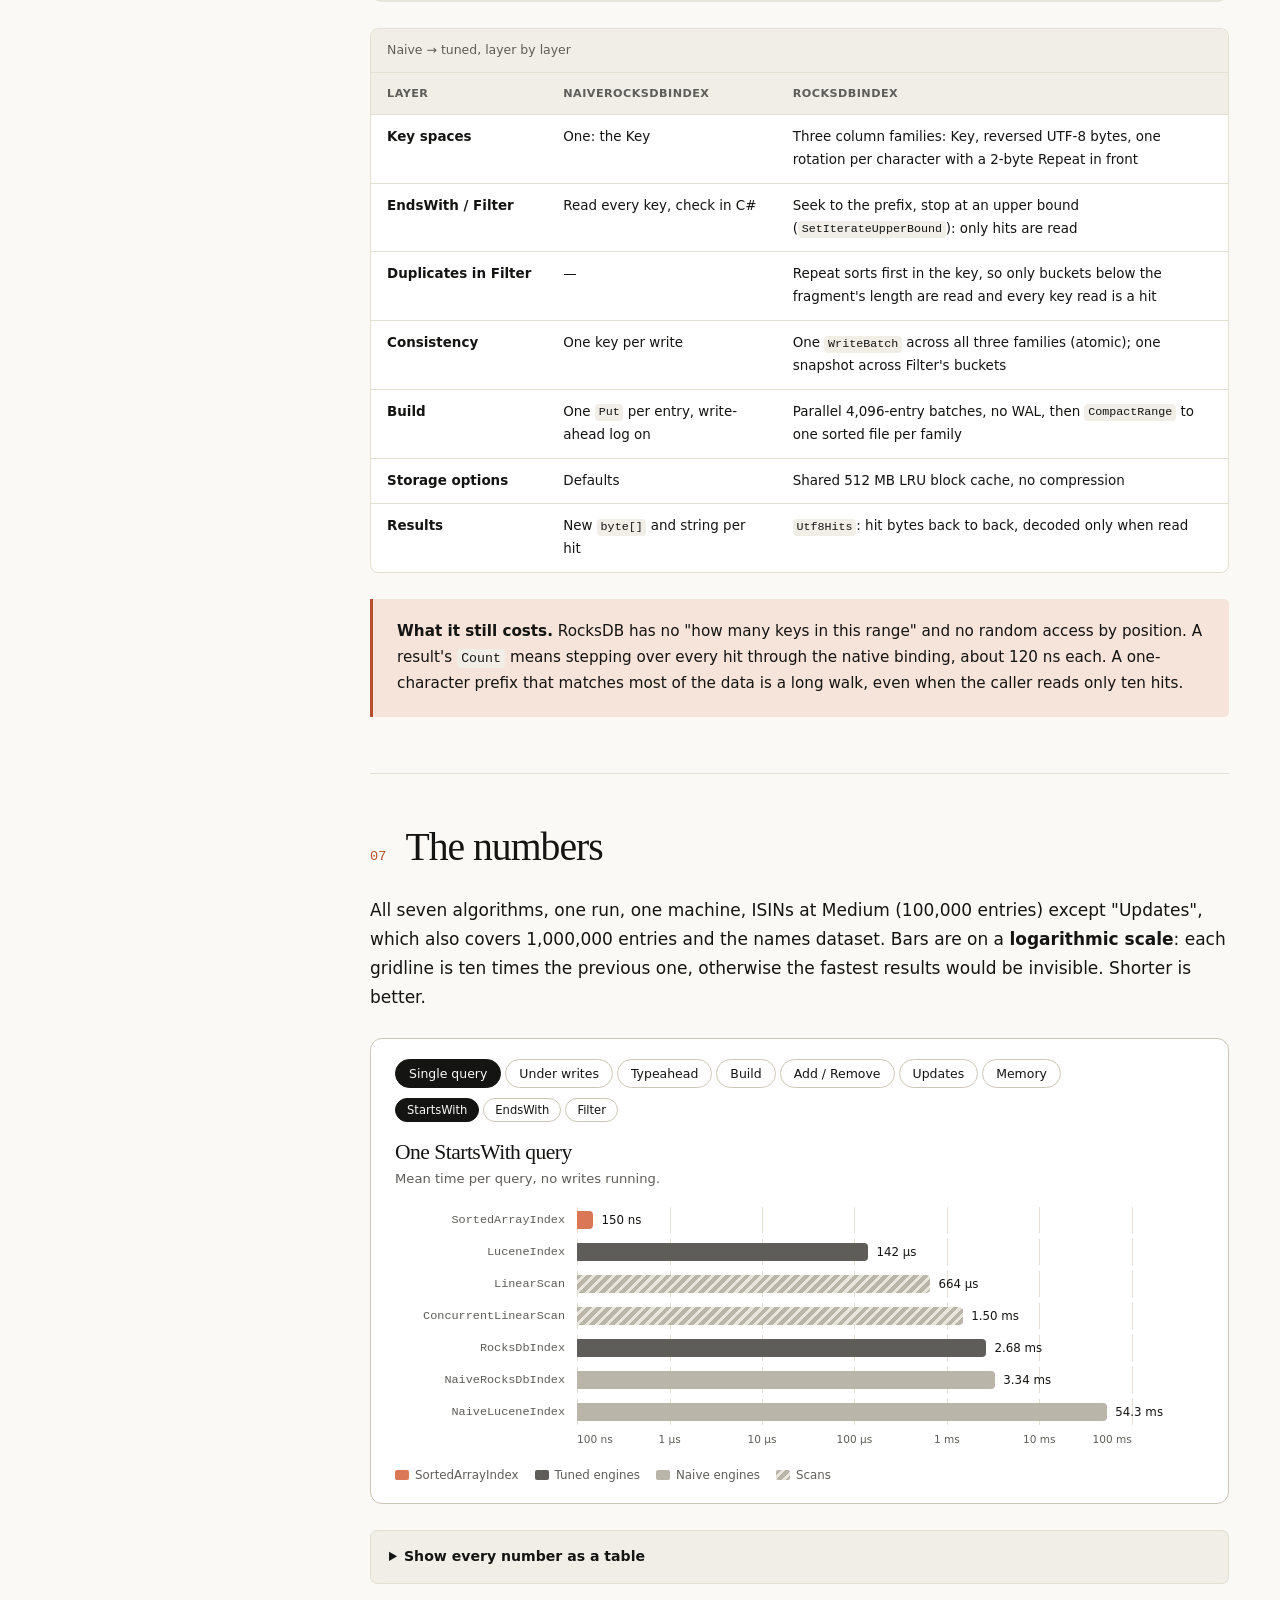
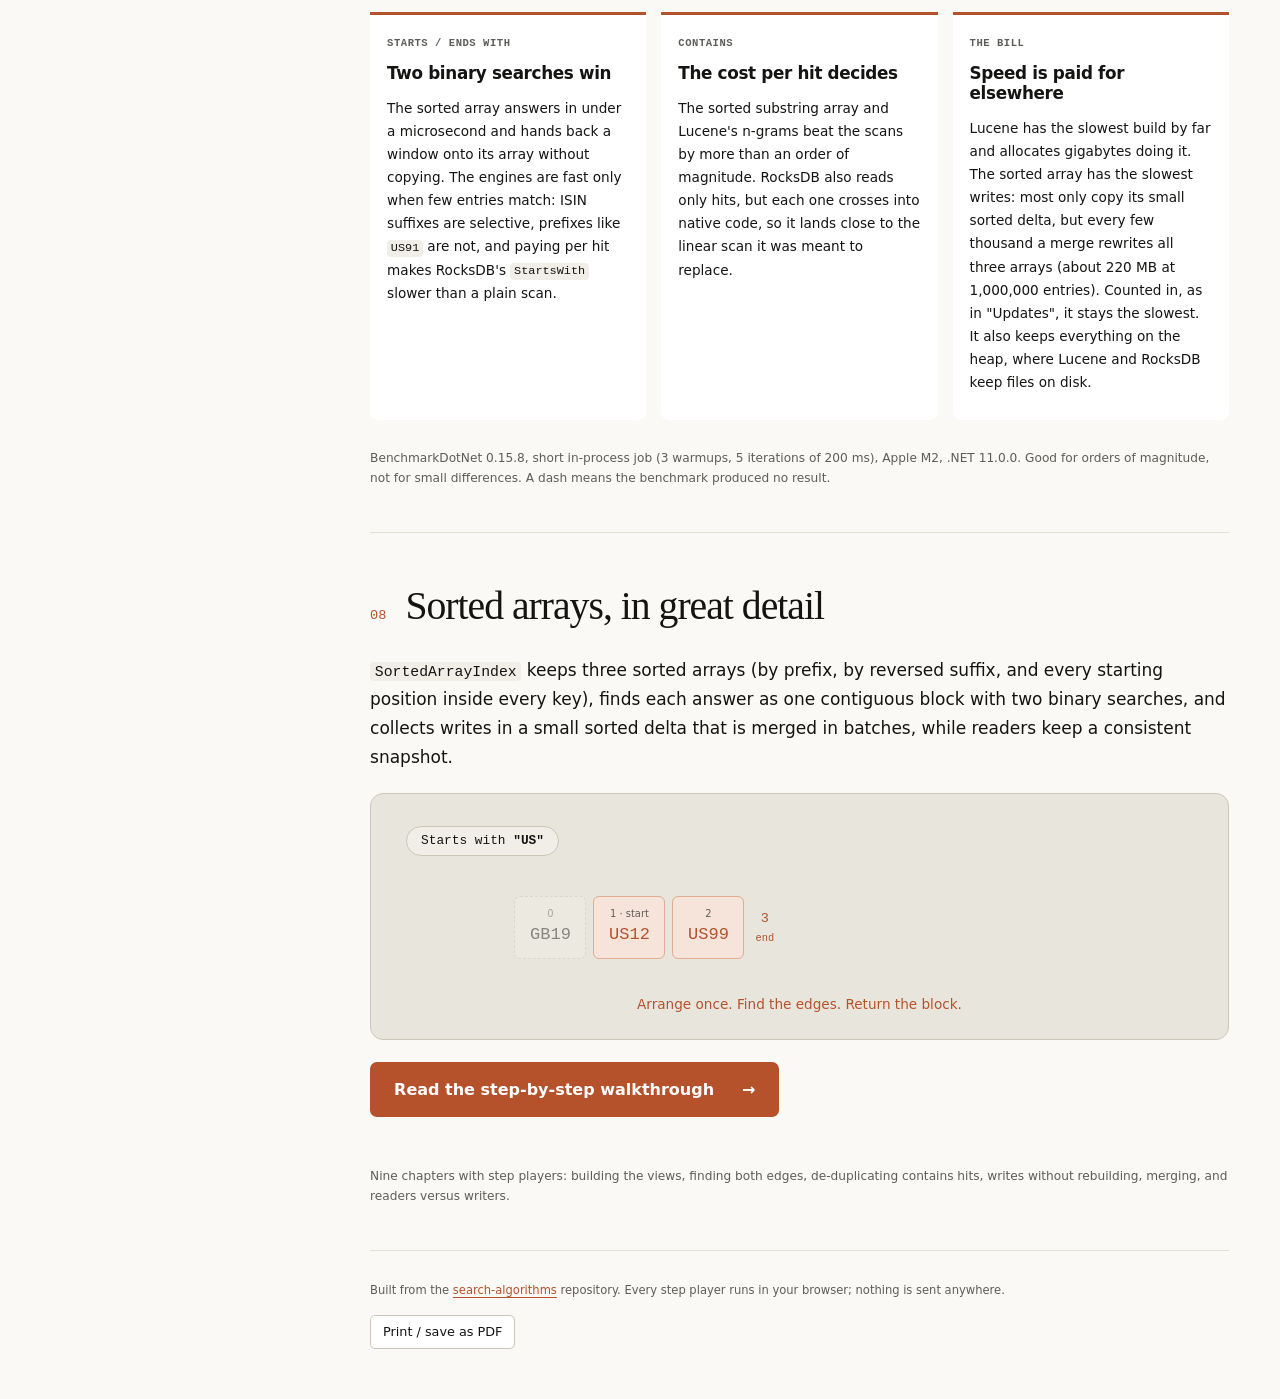
==== commit 5c811baa: "Site: Updates tab for ISINs and names at 100k and 1M The "Updates at 1M" tab becomes "Updates" with " ====
--- a/site/index.html
+++ b/site/index.html
@@ -60,7 +60,7 @@
       <li><strong>Same answers.</strong> <code>dotnet test</code> checks every implementation against a plain LINQ scan, also after adds and removes.</li>
     </ul>
     <div class="view-grid">
-      <article><span class="view-label">THE DATA</span><h3>Real ISINs</h3><p>~9.4 million unique 12-character securities identifiers from GLEIF's ISIN→LEI mapping, such as <code>US0378331005</code>.</p><p class="caption">Medium = a seeded random sample of <strong>100,000</strong>. Small (10k) is a subset of it.</p></article>
+      <article><span class="view-label">THE DATA</span><h3>Real ISINs</h3><p>~9.4 million unique 12-character securities identifiers from GLEIF's ISIN→LEI mapping, such as <code>US0378331005</code>.</p><p class="caption">Medium = a seeded random sample of <strong>100,000</strong>. Small (10k) is a subset of it, Huge (1M) a superset.</p><p class="caption">The Updates chart also runs on ~3.4 million <strong>legal entity names</strong> from GLEIF, such as <code>Whisky &amp; Genuss Dresden GmbH</code>: 26 characters on average, up to 307, in many scripts.</p></article>
       <article><span class="view-label">THE QUERIES</span><h3>3–6 character cuts</h3><p>Prefixes, suffixes and middle fragments cut from random items with a fixed seed, so every algorithm answers exactly the same queries.</p><p class="caption">Short queries are the hard ones: they match many items.</p></article>
       <article><span class="view-label">THE HARNESS</span><h3>BenchmarkDotNet</h3><p>Mean time per operation and bytes allocated. A separate process per index measures retained memory.</p><p class="caption" id="machine-note">Apple M2, 8 cores.</p></article>
     </div>
@@ -70,7 +70,7 @@
       <tr><td>Typeahead</td><td>One search per keystroke of a 3–6 character query, reading only the first 10 hits.</td><td>A search box. Indexes that copy every hit up front pay for hits nobody reads.</td></tr>
       <tr><td>Build</td><td>The constructor: index 100,000 entries from scratch.</td><td>Startup and rebuild cost.</td></tr>
       <tr><td>Add / Remove</td><td>One write, single-threaded.</td><td>The cost of keeping the index live.</td></tr>
-      <tr><td>Updates at 1M</td><td>One update (<code>Remove</code> + <code>Add</code>) at 1,000,000 entries, 10,000 in a row.</td><td>Sustained writes, including the batched work (merges, compactions) that a few writes never trigger.</td></tr>
+      <tr><td>Updates</td><td>One update (<code>Remove</code> + <code>Add</code>), 10,000 in a row, at 100,000 and 1,000,000 entries, on ISINs and on legal entity names.</td><td>Sustained writes, including the batched work (merges, compactions) that a few writes never trigger.</td></tr>
       <tr><td>Memory</td><td>Build in a fresh process, then measure retained heap, process RSS and files on disk.</td><td>What the index costs to keep around.</td></tr>
     </tbody></table></div>
   </section>
@@ -201,7 +201,7 @@
 
   <section id="benchmarks" class="chapter">
     <div class="chapter-heading"><span class="chapter-number">07</span><h2>The numbers</h2></div>
-    <p>All seven algorithms, one run, one machine, ISINs at Medium (100,000 entries) except "Updates at 1M". Bars are on a <strong>logarithmic scale</strong>: each gridline is ten times the previous one, otherwise the fastest results would be invisible. Shorter is better.</p>
+    <p>All seven algorithms, one run, one machine, ISINs at Medium (100,000 entries) except "Updates", which also covers 1,000,000 entries and the names dataset. Bars are on a <strong>logarithmic scale</strong>: each gridline is ten times the previous one, otherwise the fastest results would be invisible. Shorter is better.</p>
     <div class="chart-card" id="chart">
       <div class="chart-controls">
         <div class="segmented" role="tablist" aria-label="Scenario" id="chart-scenario"></div>
@@ -218,7 +218,7 @@
     <div class="view-grid" id="takeaways">
       <article><span class="view-label">STARTS / ENDS WITH</span><h3>Two binary searches win</h3><p>The sorted array answers in under a microsecond and hands back a window onto its array without copying. The engines are fast only when few entries match: ISIN suffixes are selective, prefixes like <code>US91</code> are not, and paying per hit makes RocksDB's <code>StartsWith</code> slower than a plain scan.</p></article>
       <article><span class="view-label">CONTAINS</span><h3>The cost per hit decides</h3><p>The sorted substring array and Lucene's n-grams beat the scans by more than an order of magnitude. RocksDB also reads only hits, but each one crosses into native code, so it lands close to the linear scan it was meant to replace.</p></article>
-      <article><span class="view-label">THE BILL</span><h3>Speed is paid for elsewhere</h3><p>Lucene has the slowest build by far and allocates gigabytes doing it. The sorted array has the slowest writes: most only copy its small sorted delta, but every few thousand a merge rewrites all three arrays (about 220 MB at 1,000,000 entries). Counted in, as in "Updates at 1M", it stays the slowest. It also keeps everything on the heap, where Lucene and RocksDB keep files on disk.</p></article>
+      <article><span class="view-label">THE BILL</span><h3>Speed is paid for elsewhere</h3><p>Lucene has the slowest build by far and allocates gigabytes doing it. The sorted array has the slowest writes: most only copy its small sorted delta, but every few thousand a merge rewrites all three arrays (about 220 MB at 1,000,000 entries). Counted in, as in "Updates", it stays the slowest. It also keeps everything on the heap, where Lucene and RocksDB keep files on disk.</p></article>
     </div>
     <p class="caption" id="bench-provenance">BenchmarkDotNet short in-process job, 3 warmups and 5 iterations of 200 ms: good for orders of magnitude, not for small differences. Bars marked with a dash had no result.</p>
   </section>
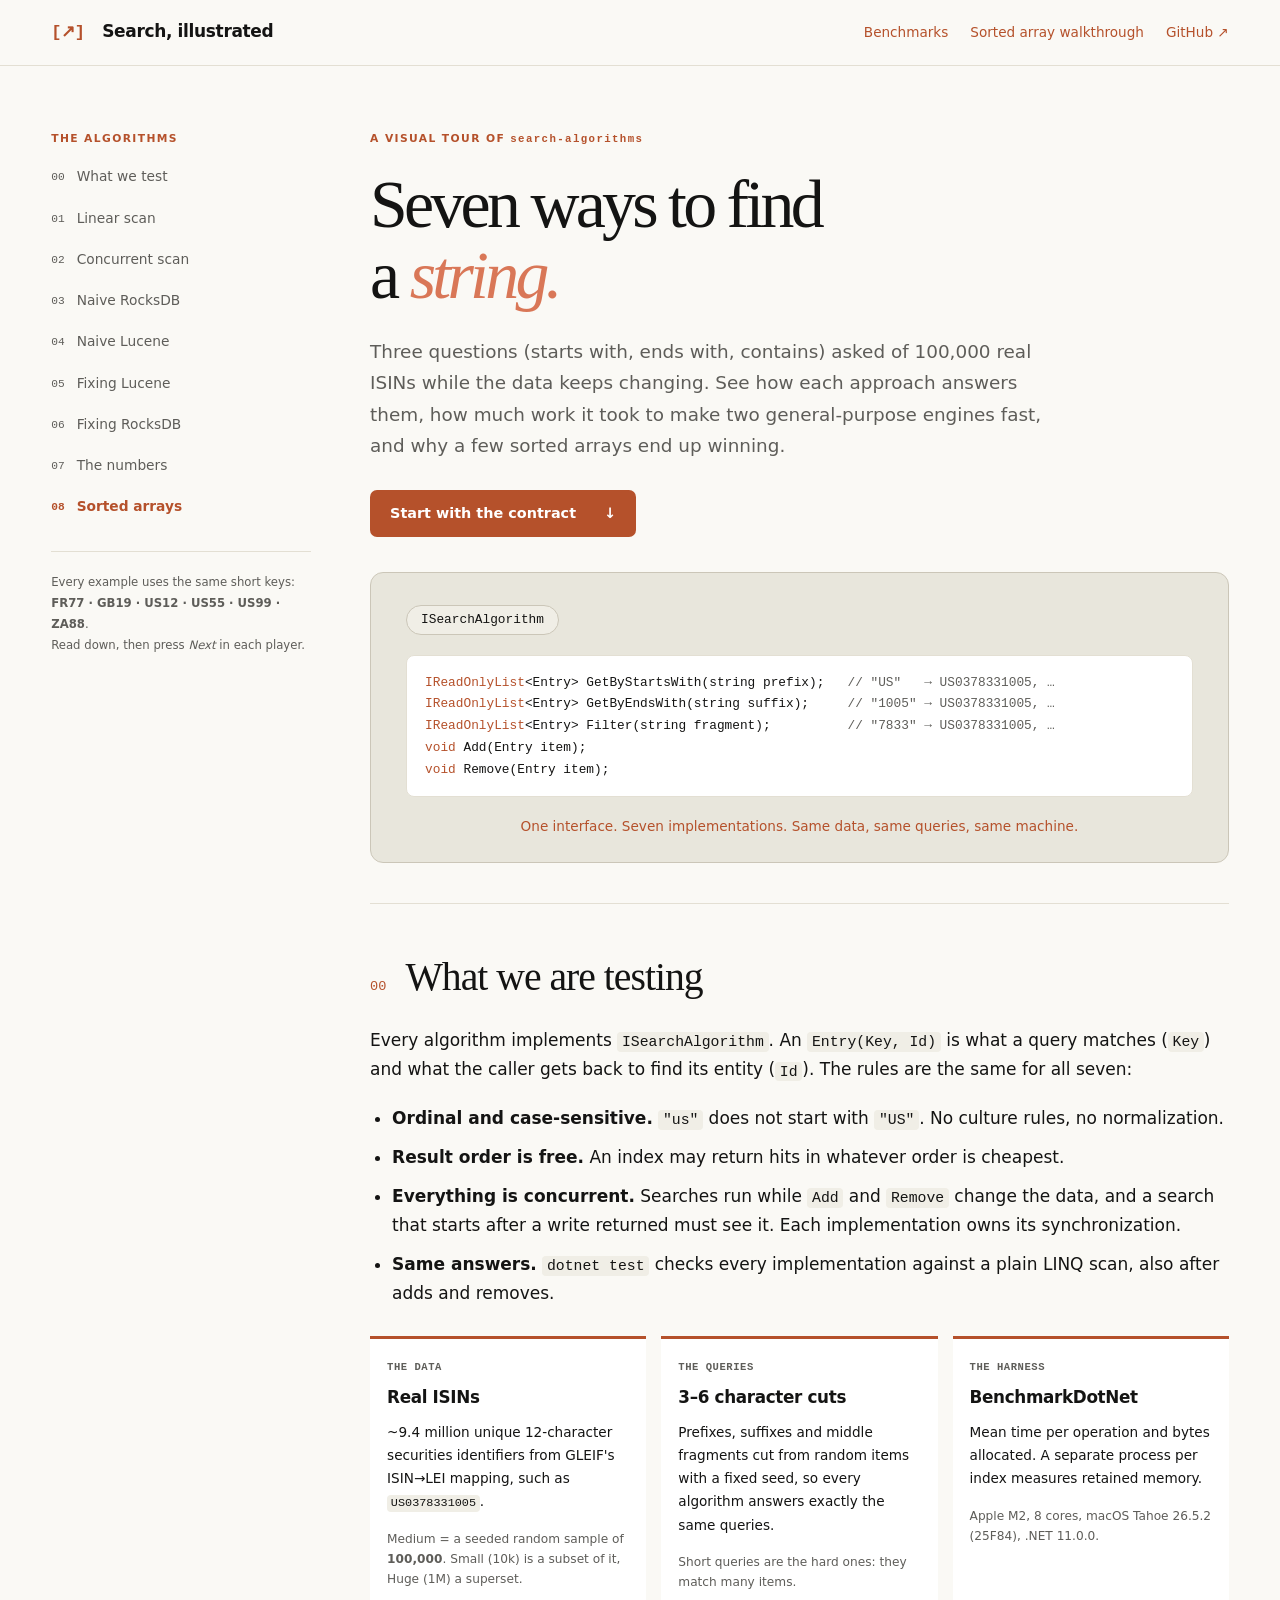
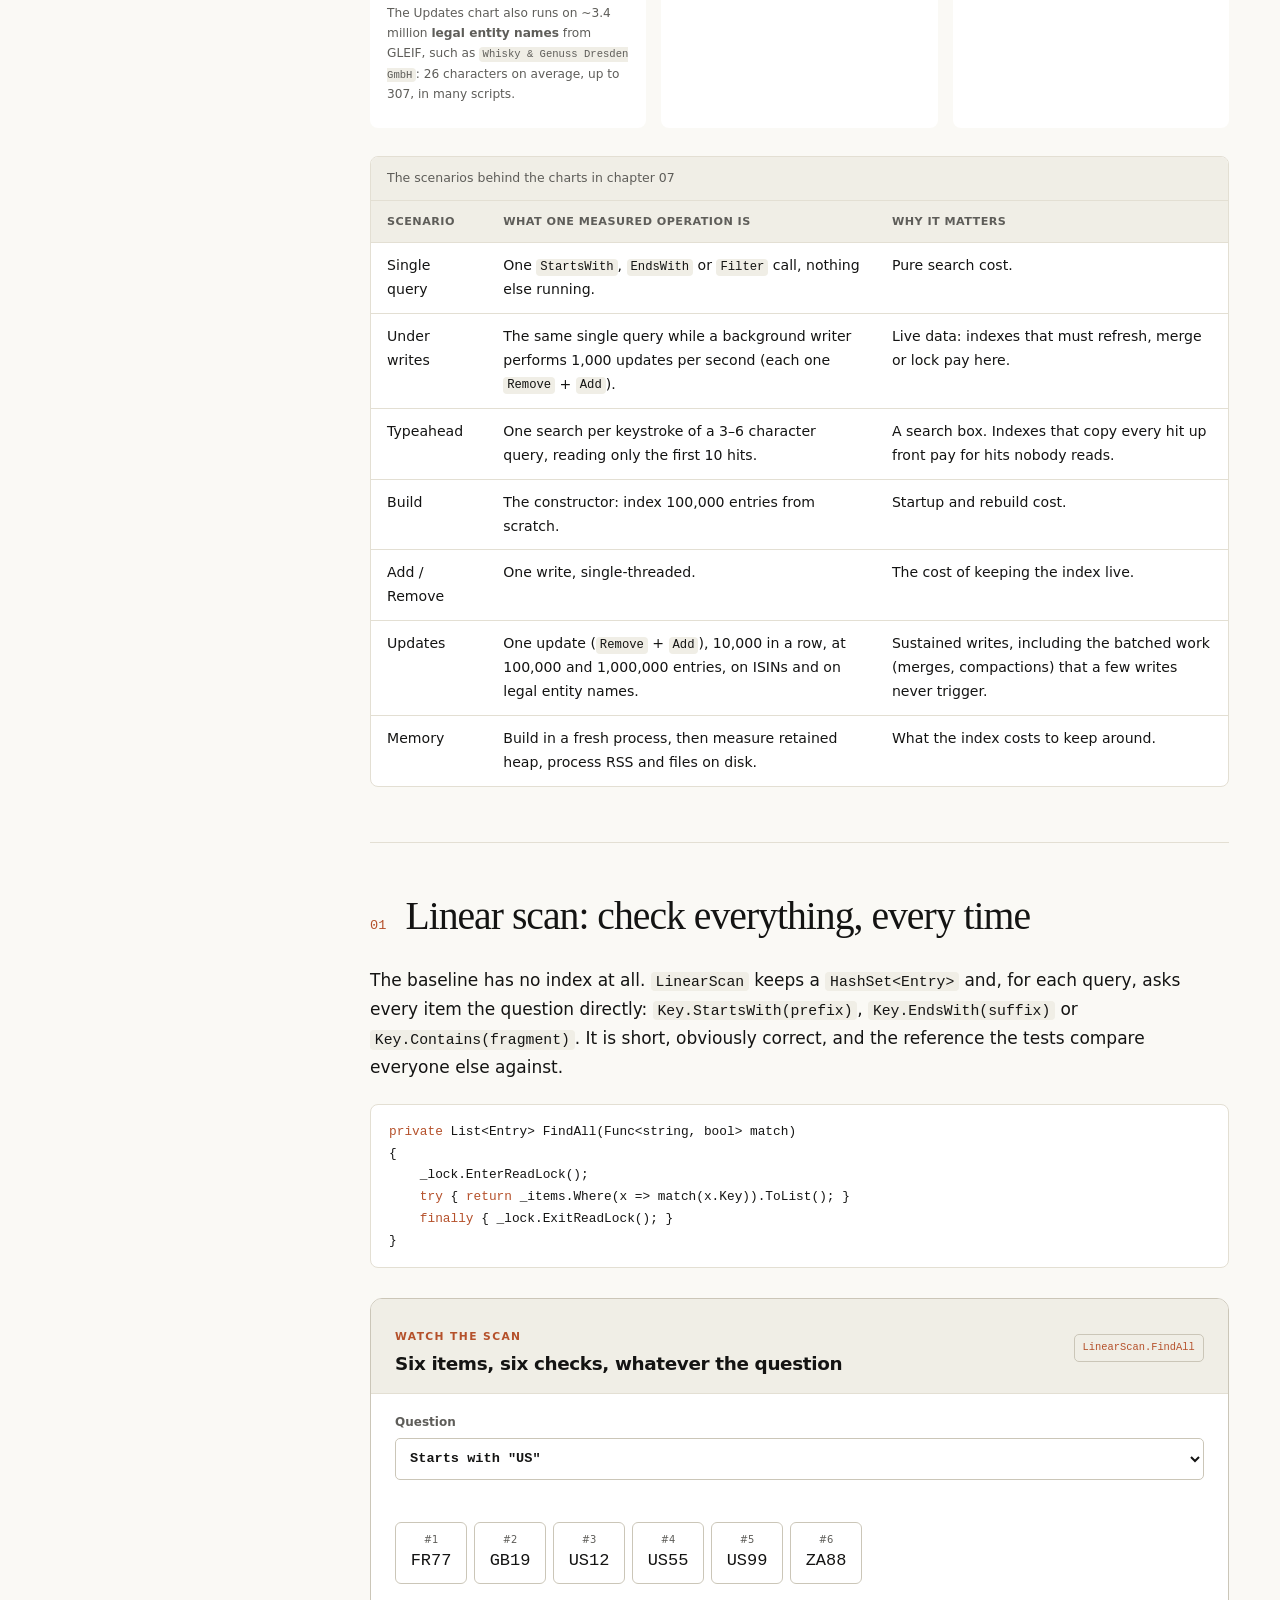
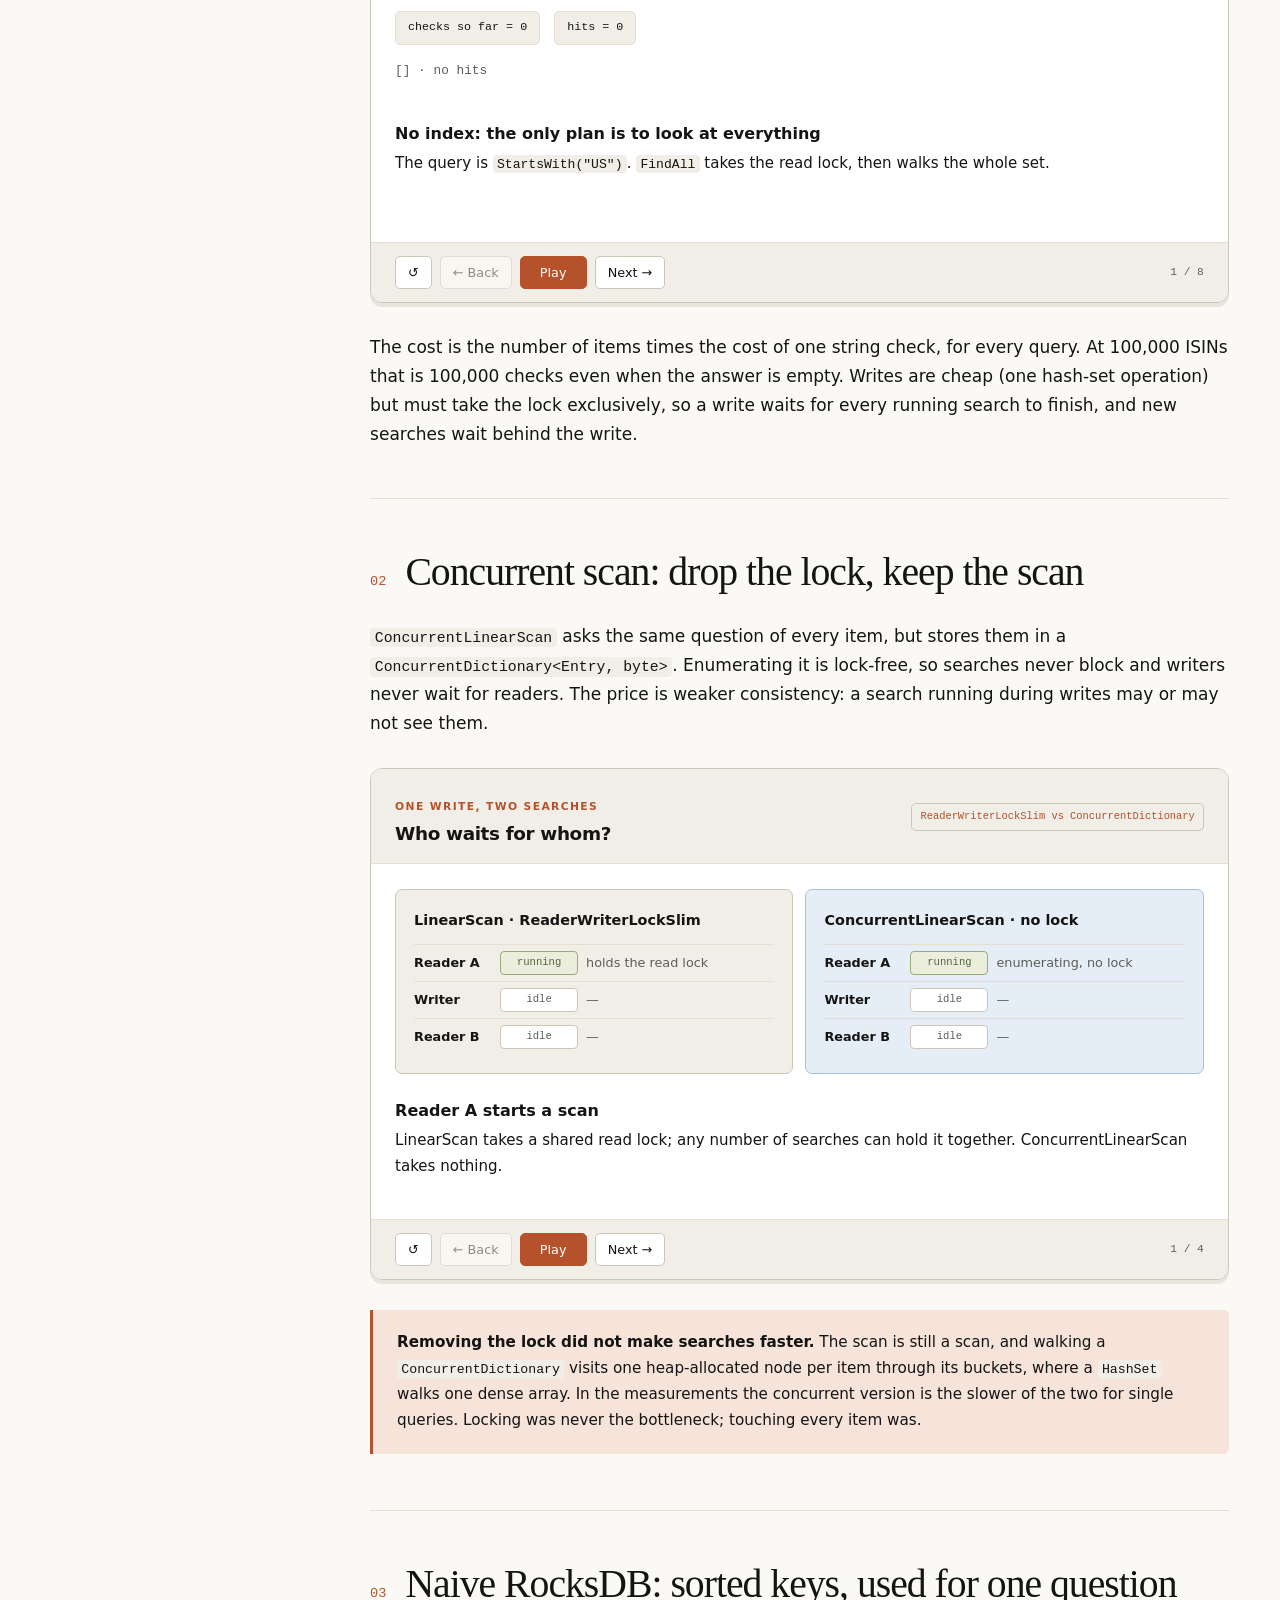
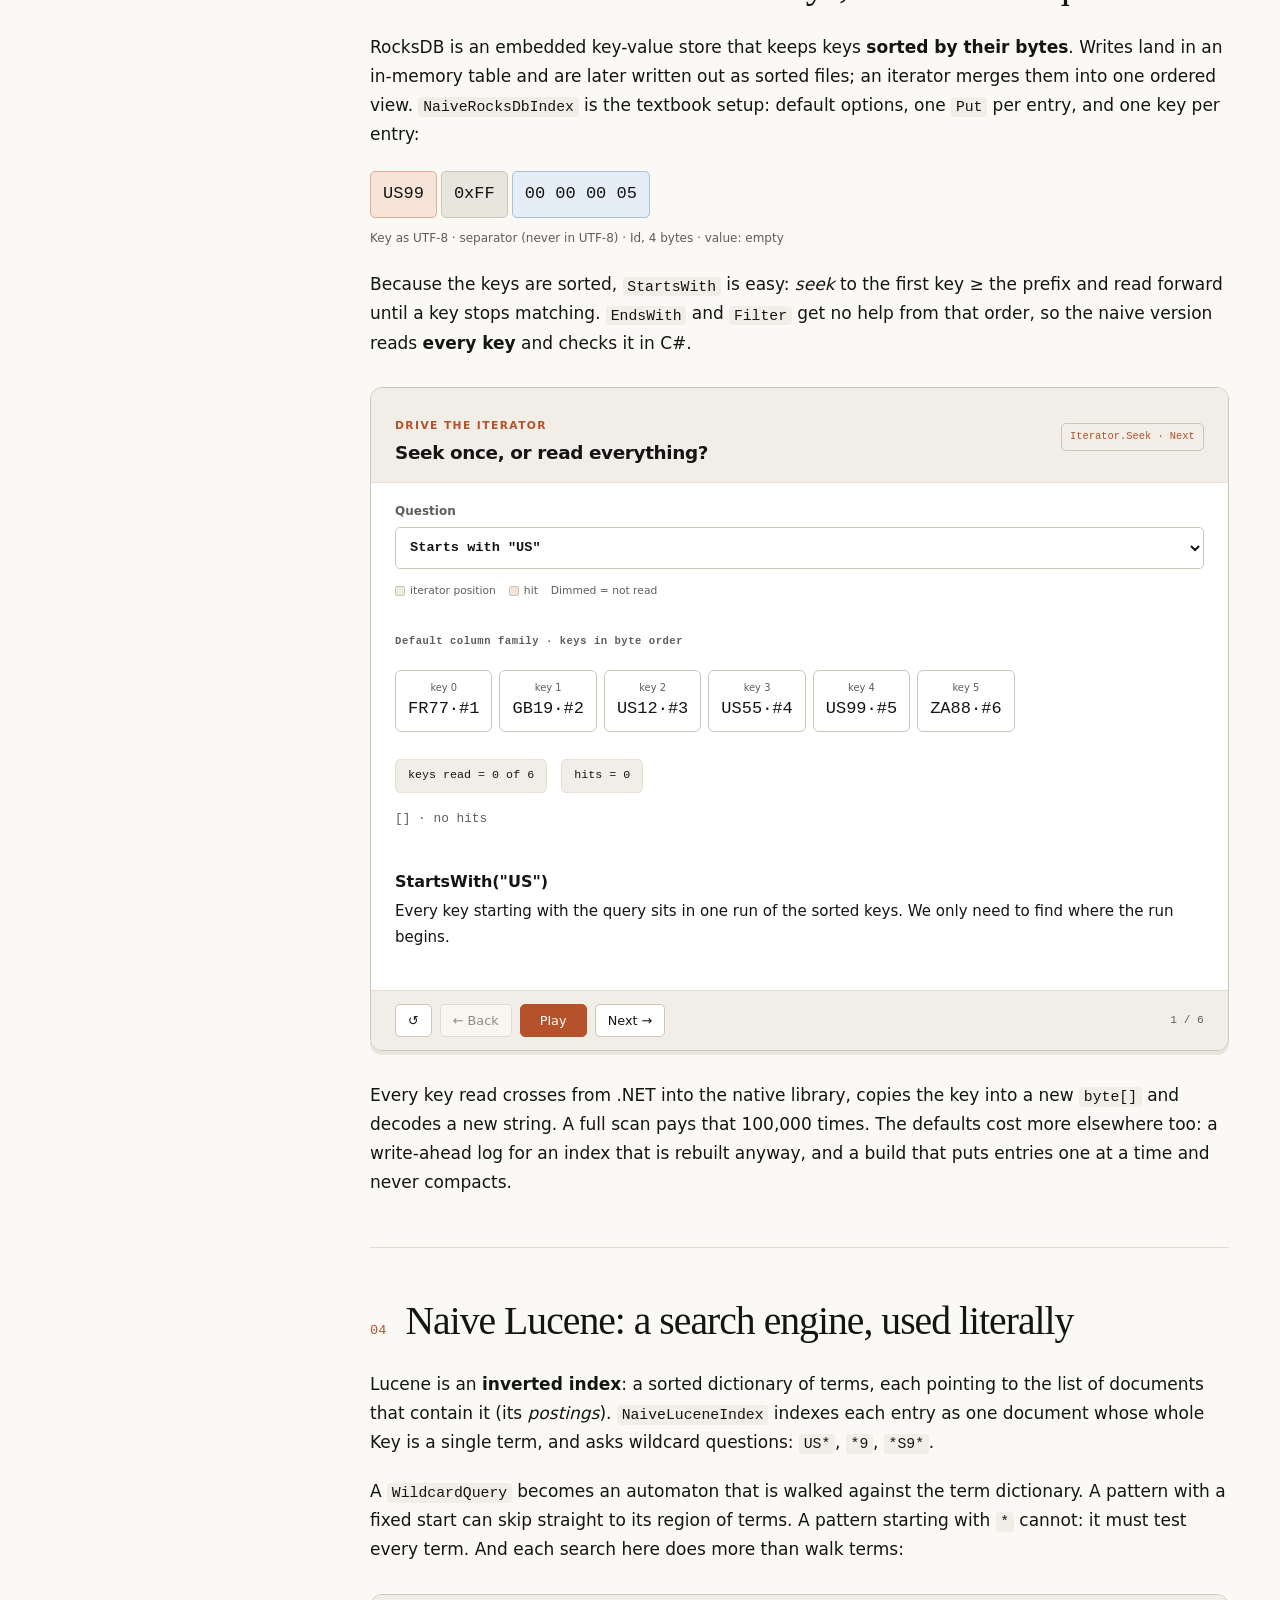
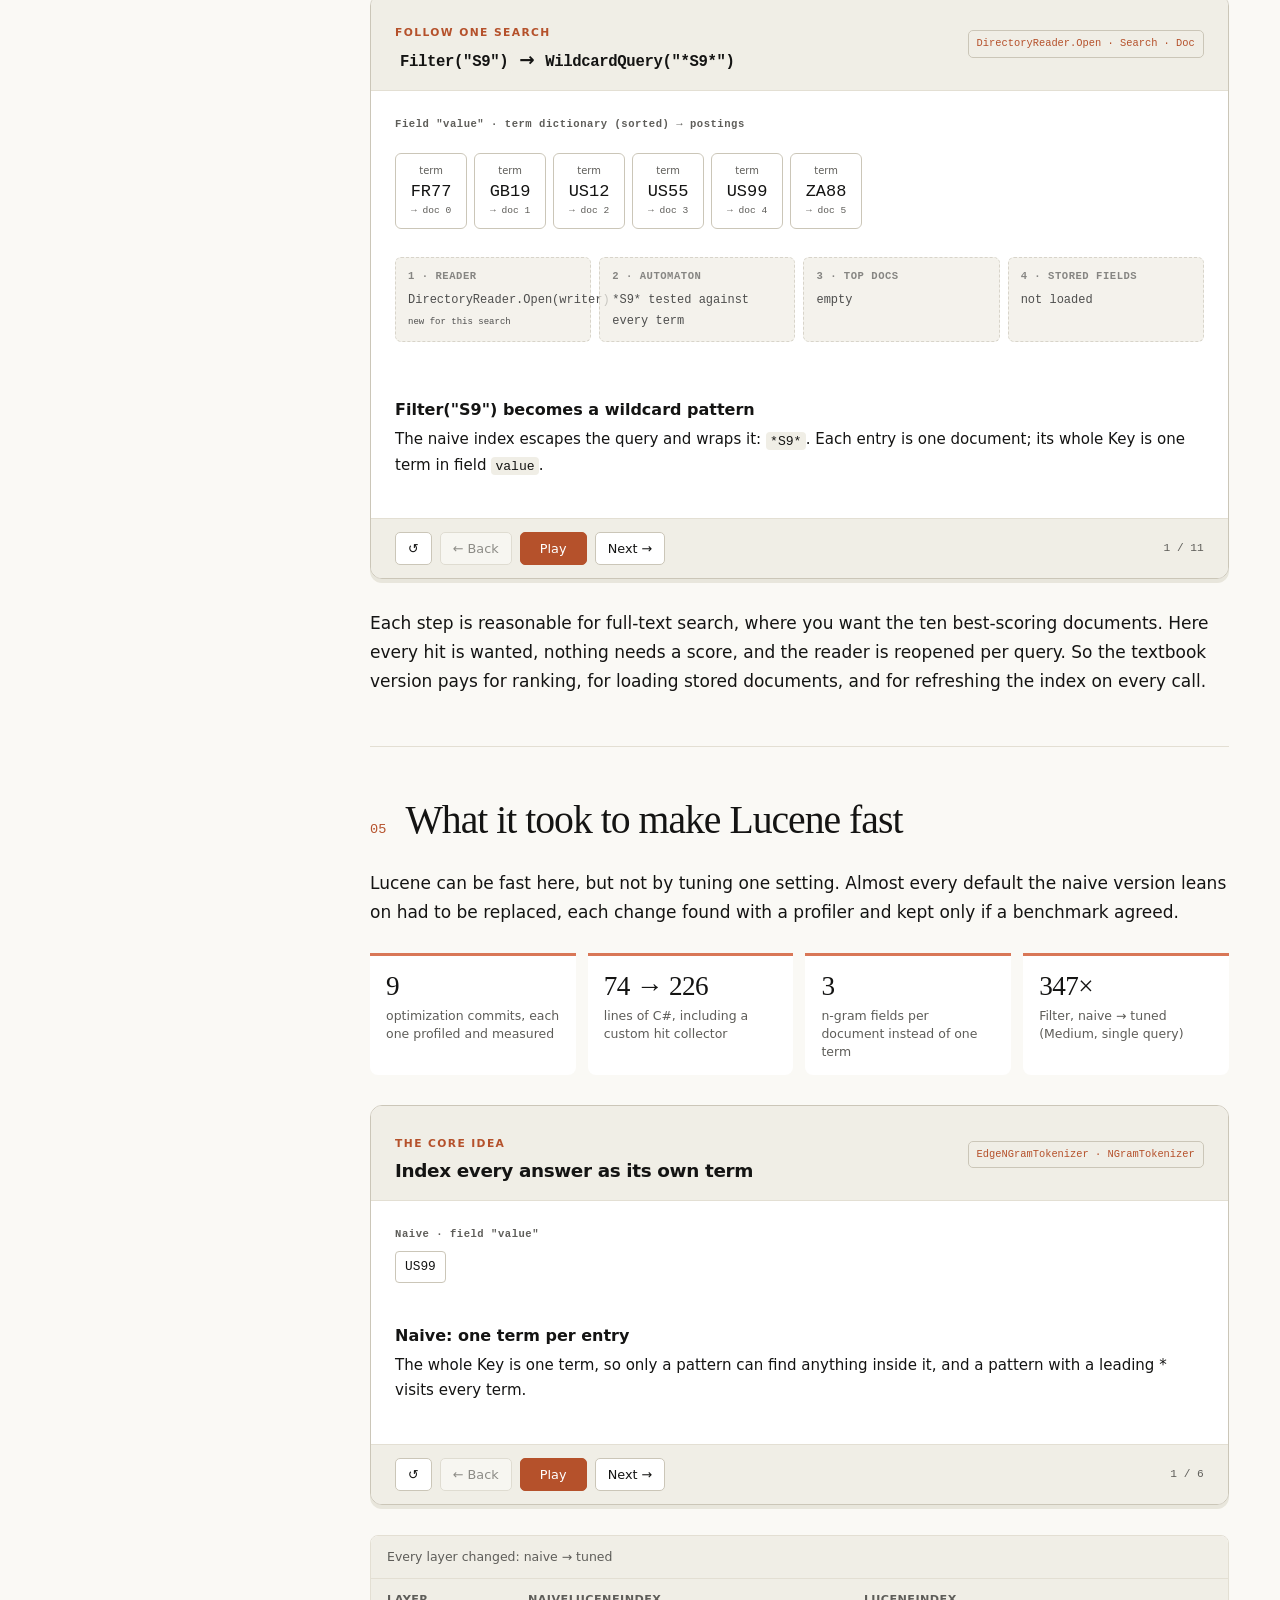
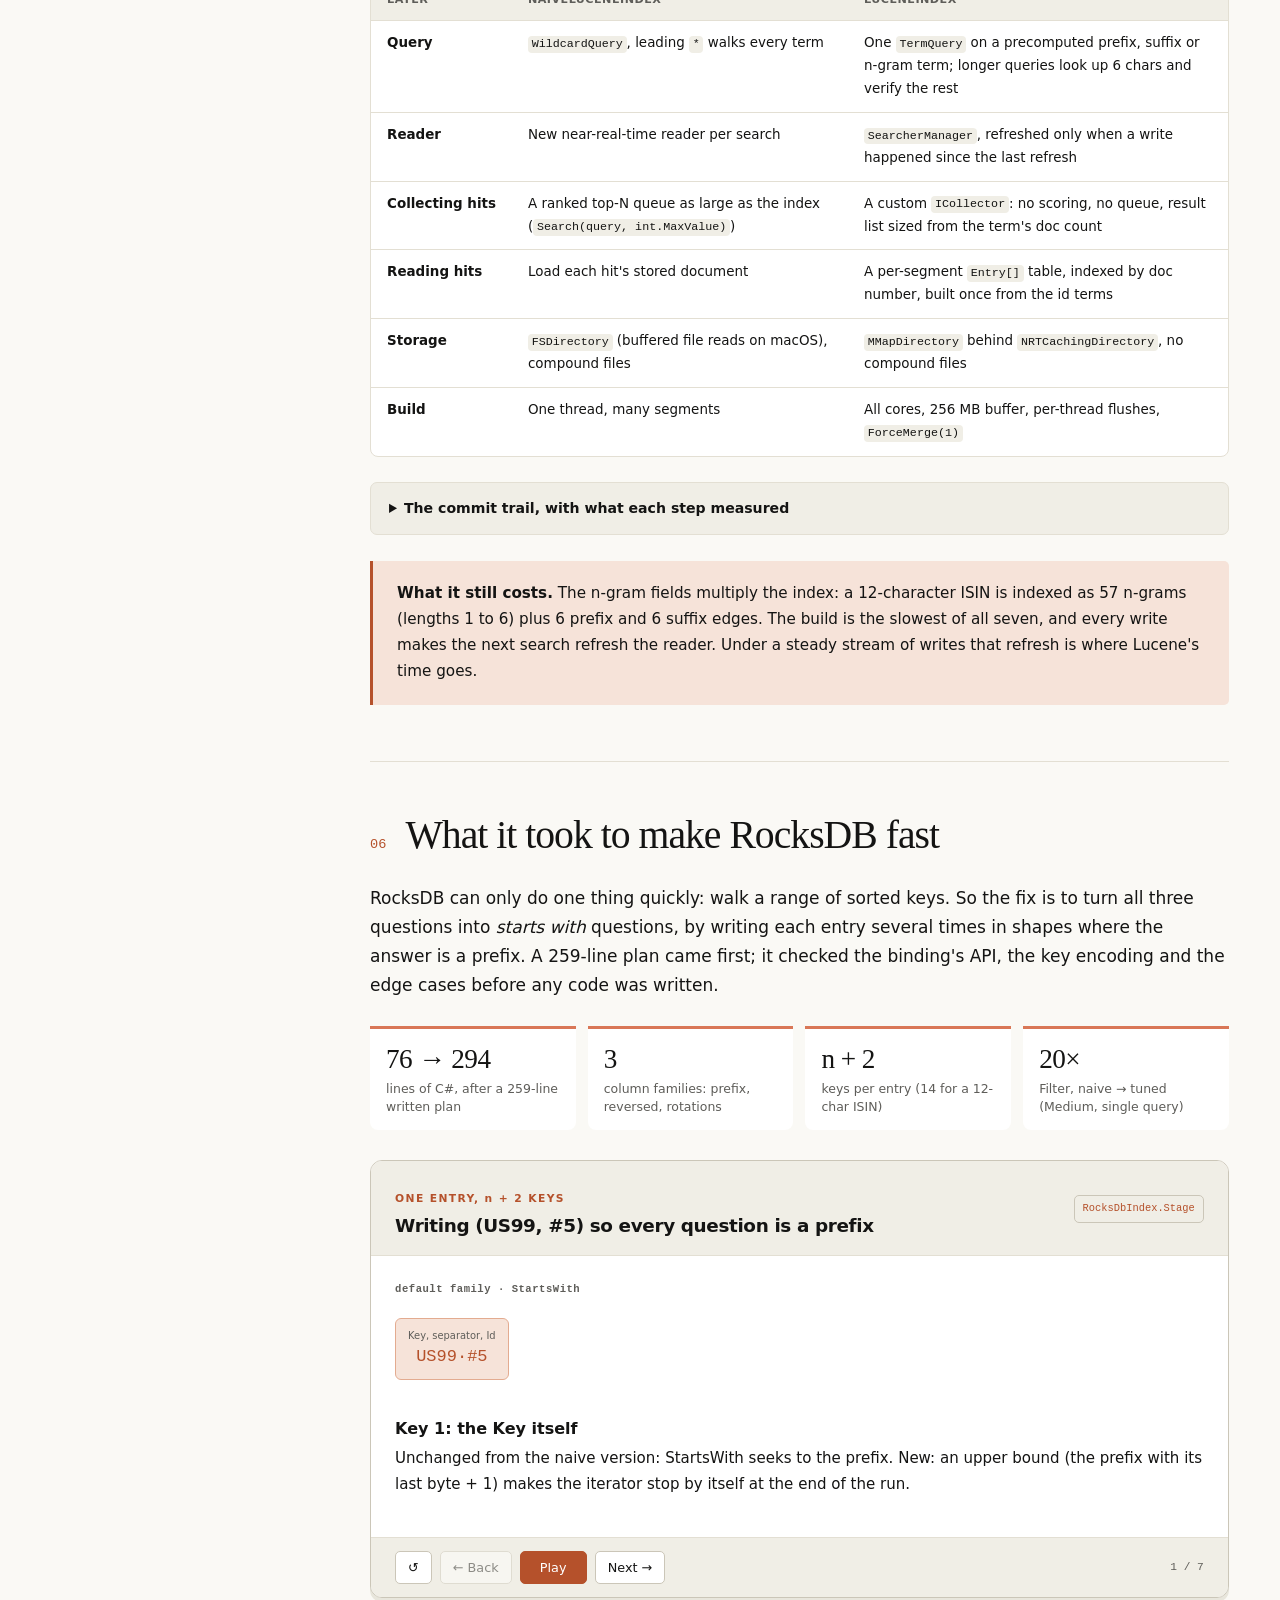
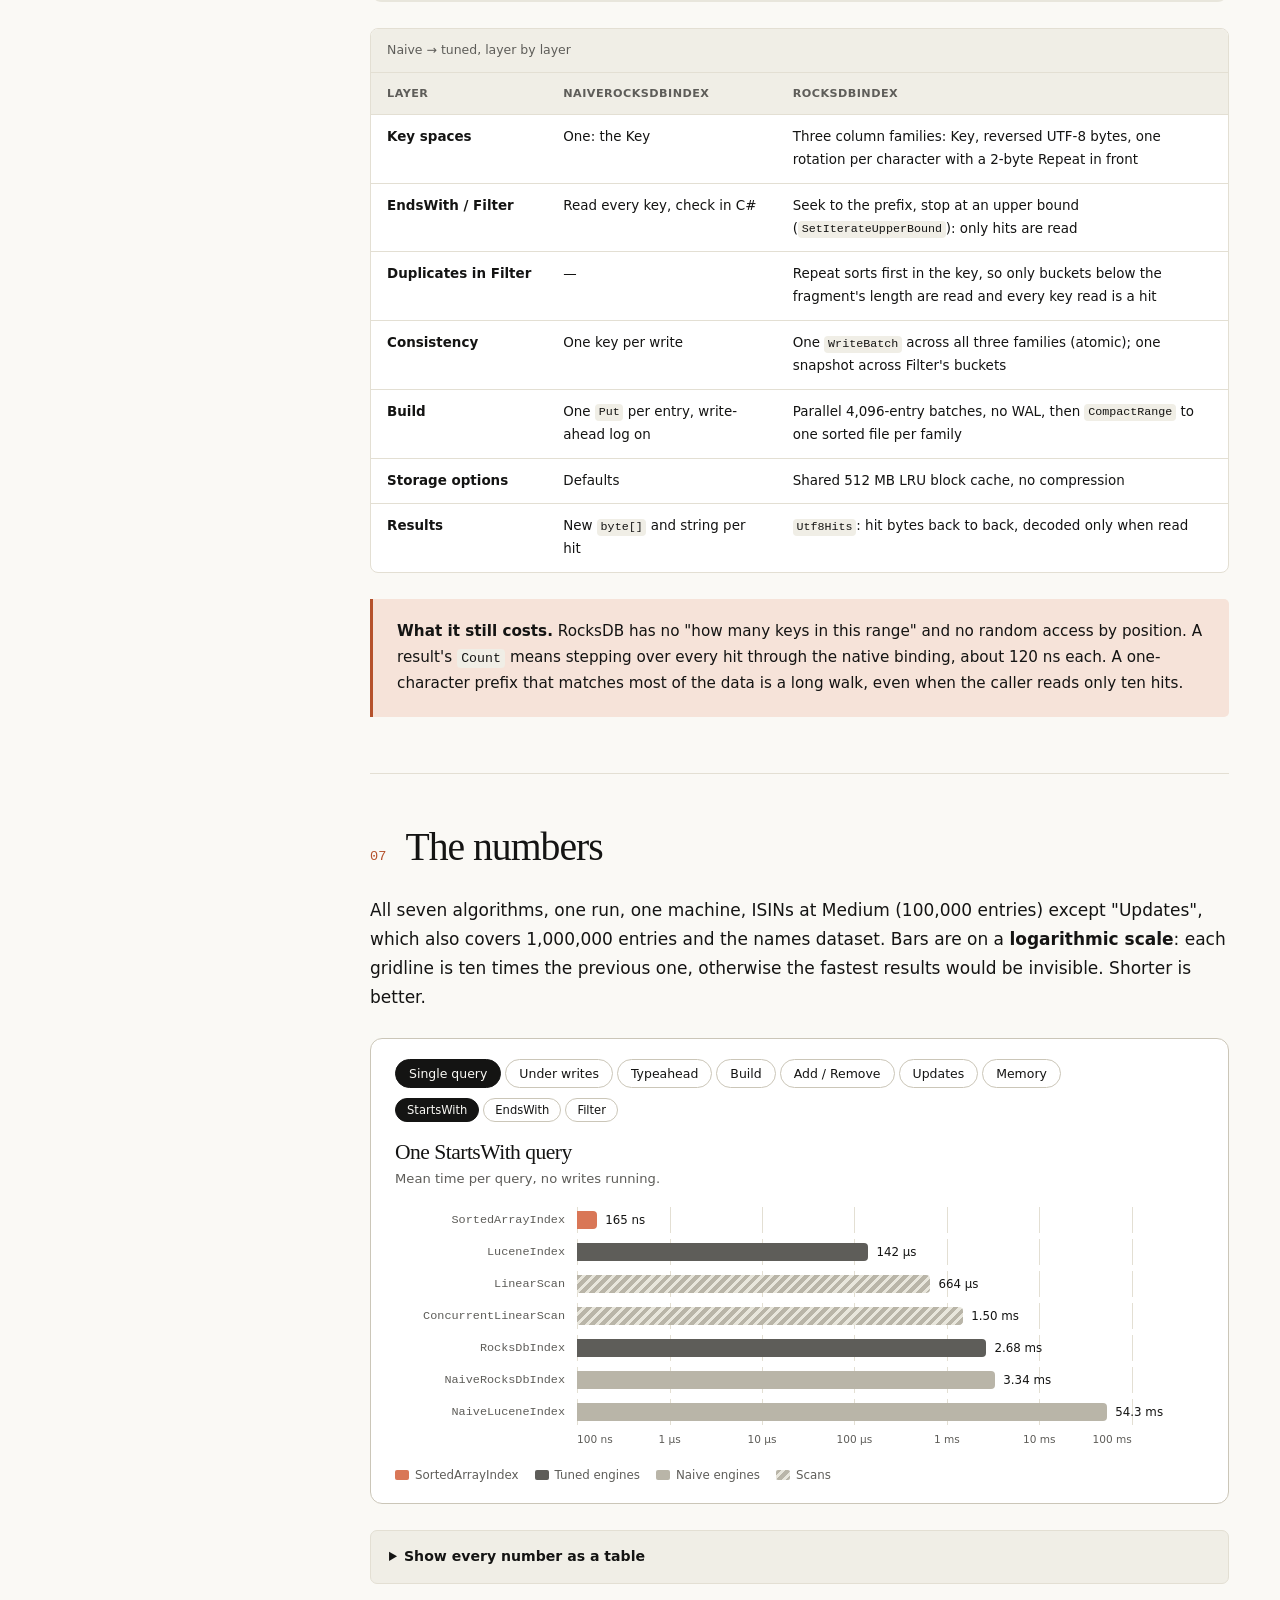
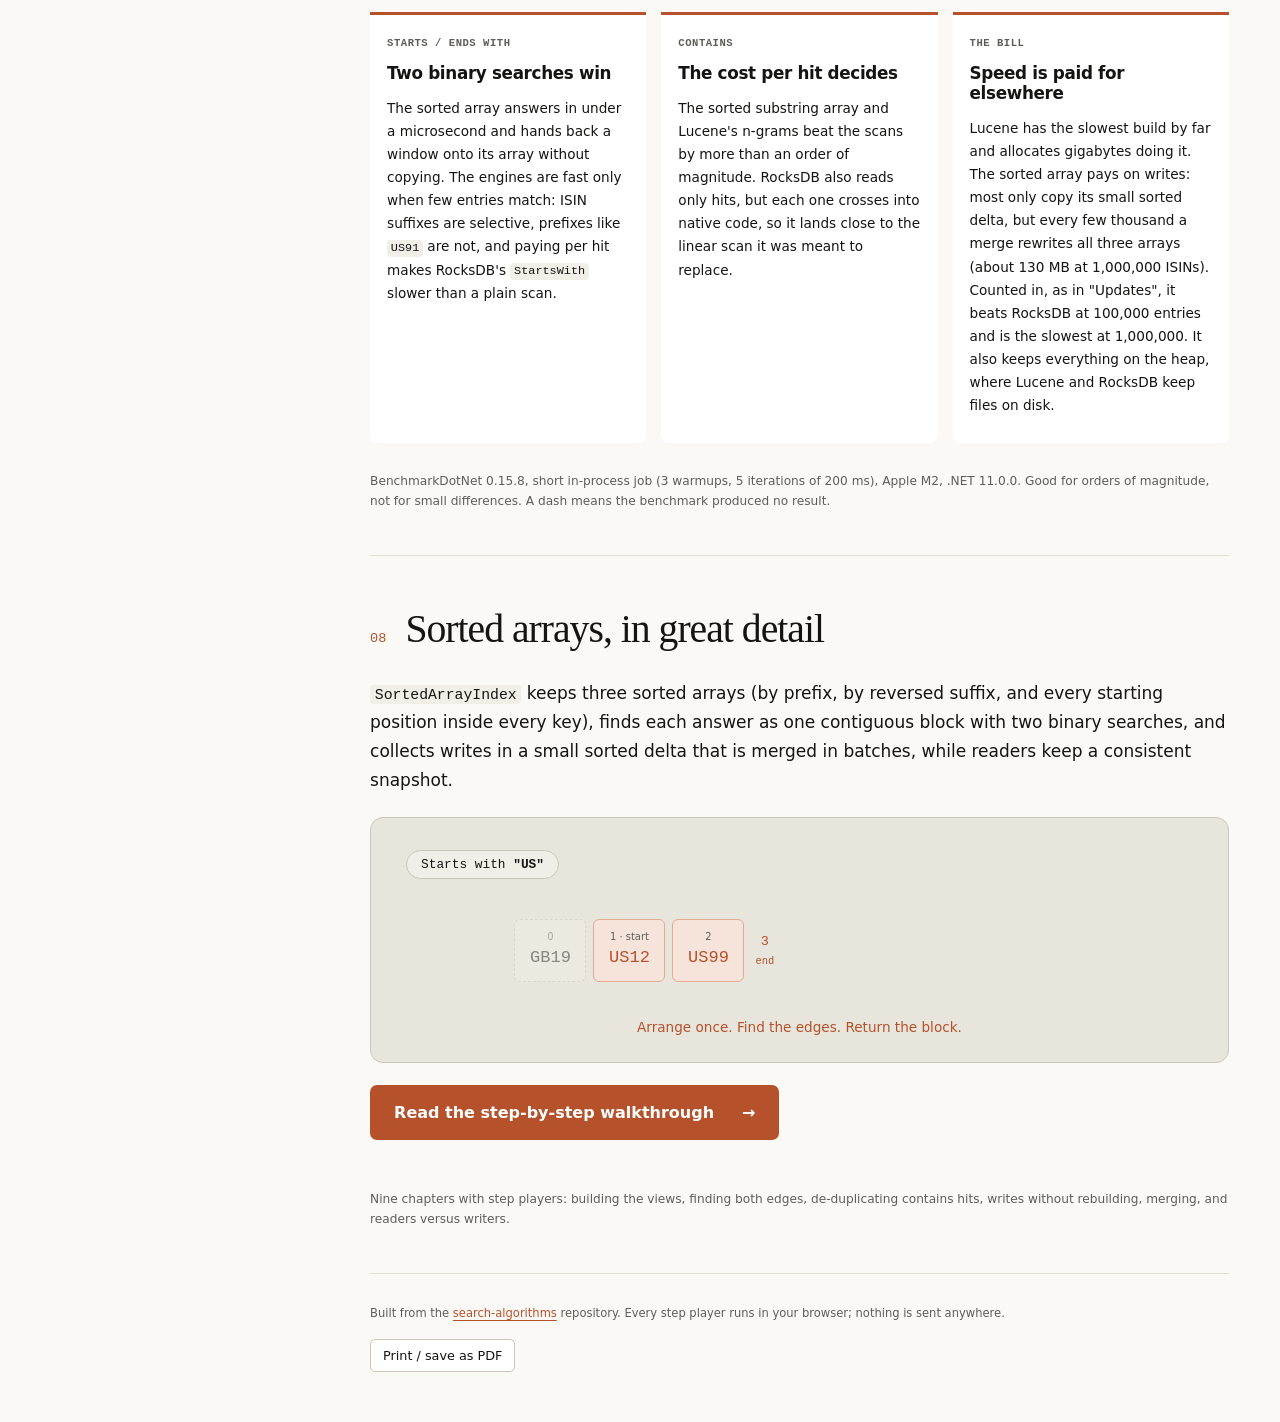
==== commit de604350: "Site: walkthrough for item-numbered substrings, fresh SortedArrayIndex numbers sorted-array.html fol" ====
--- a/site/index.html
+++ b/site/index.html
@@ -218,7 +218,7 @@
     <div class="view-grid" id="takeaways">
       <article><span class="view-label">STARTS / ENDS WITH</span><h3>Two binary searches win</h3><p>The sorted array answers in under a microsecond and hands back a window onto its array without copying. The engines are fast only when few entries match: ISIN suffixes are selective, prefixes like <code>US91</code> are not, and paying per hit makes RocksDB's <code>StartsWith</code> slower than a plain scan.</p></article>
       <article><span class="view-label">CONTAINS</span><h3>The cost per hit decides</h3><p>The sorted substring array and Lucene's n-grams beat the scans by more than an order of magnitude. RocksDB also reads only hits, but each one crosses into native code, so it lands close to the linear scan it was meant to replace.</p></article>
-      <article><span class="view-label">THE BILL</span><h3>Speed is paid for elsewhere</h3><p>Lucene has the slowest build by far and allocates gigabytes doing it. The sorted array has the slowest writes: most only copy its small sorted delta, but every few thousand a merge rewrites all three arrays (about 220 MB at 1,000,000 entries). Counted in, as in "Updates", it stays the slowest. It also keeps everything on the heap, where Lucene and RocksDB keep files on disk.</p></article>
+      <article><span class="view-label">THE BILL</span><h3>Speed is paid for elsewhere</h3><p>Lucene has the slowest build by far and allocates gigabytes doing it. The sorted array pays on writes: most only copy its small sorted delta, but every few thousand a merge rewrites all three arrays (about 130 MB at 1,000,000 ISINs). Counted in, as in "Updates", it beats RocksDB at 100,000 entries and is the slowest at 1,000,000. It also keeps everything on the heap, where Lucene and RocksDB keep files on disk.</p></article>
     </div>
     <p class="caption" id="bench-provenance">BenchmarkDotNet short in-process job, 3 warmups and 5 iterations of 200 ms: good for orders of magnitude, not for small differences. Bars marked with a dash had no result.</p>
   </section>
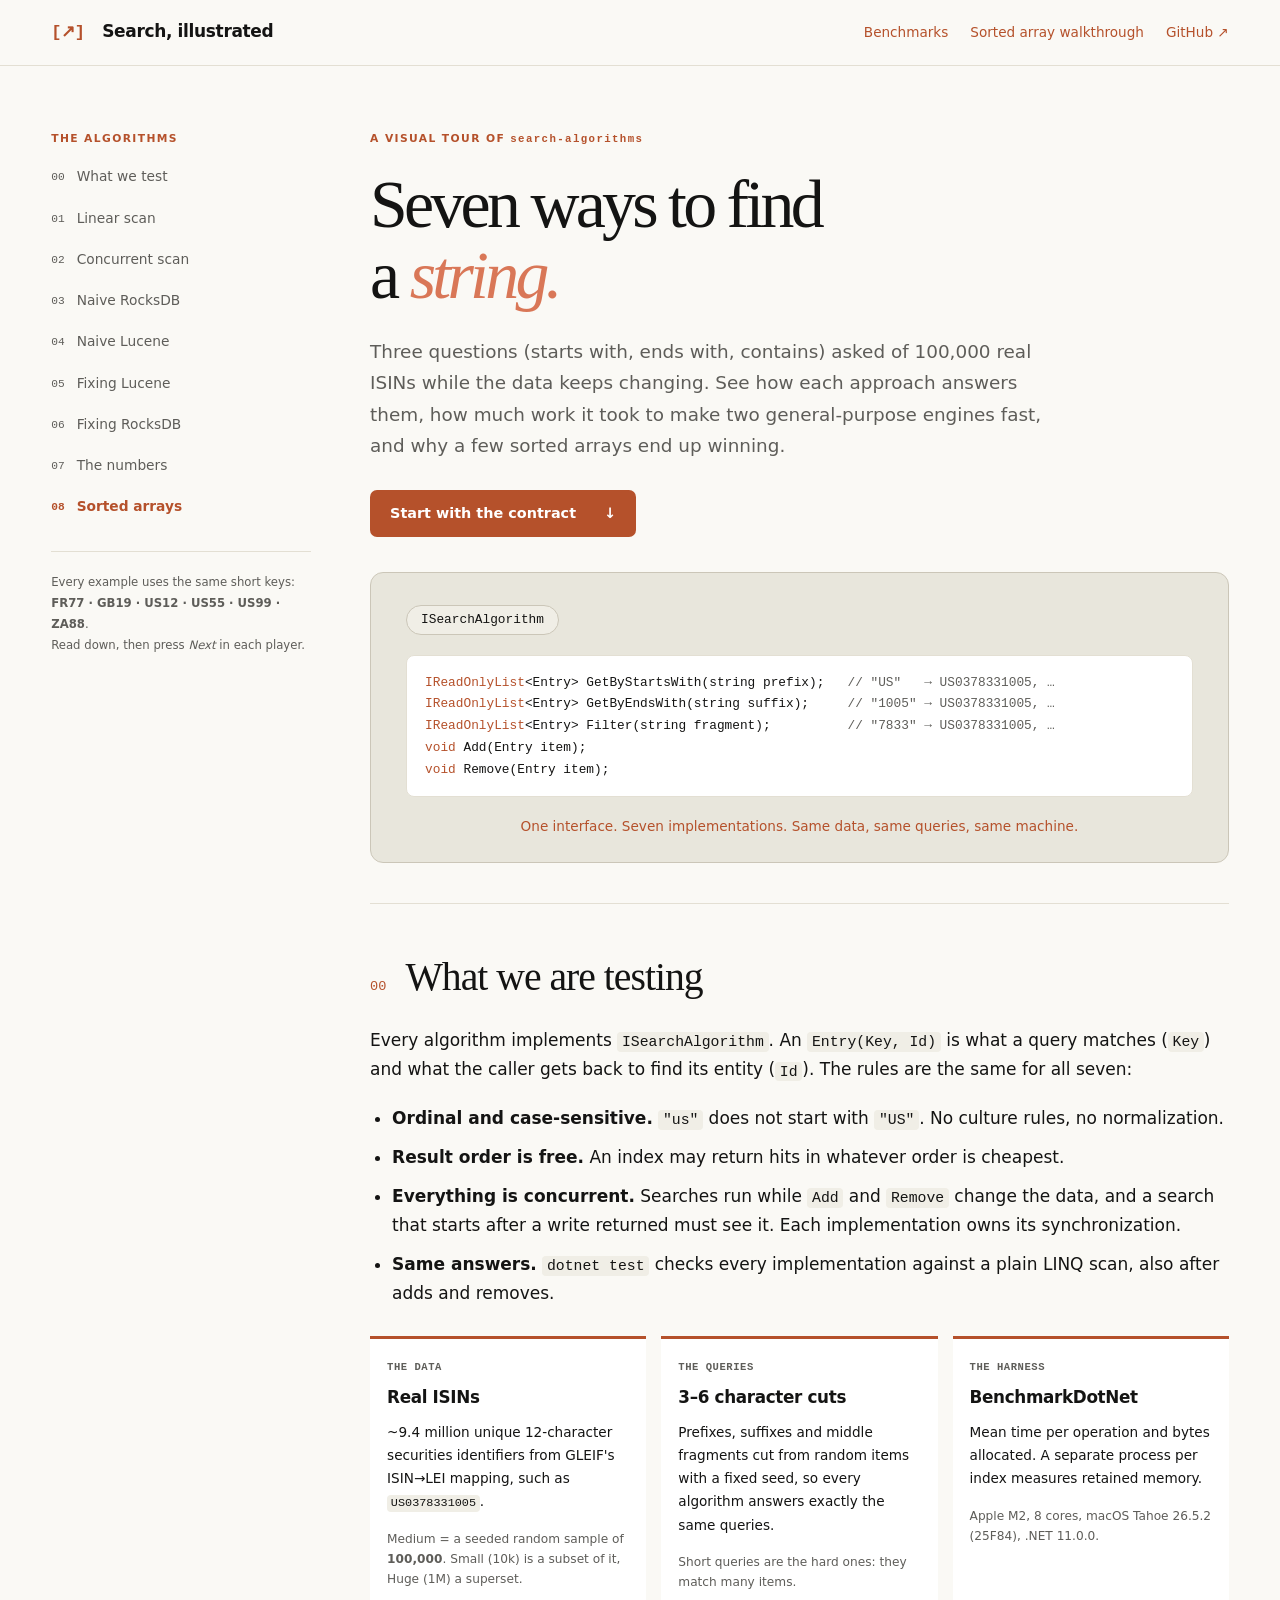
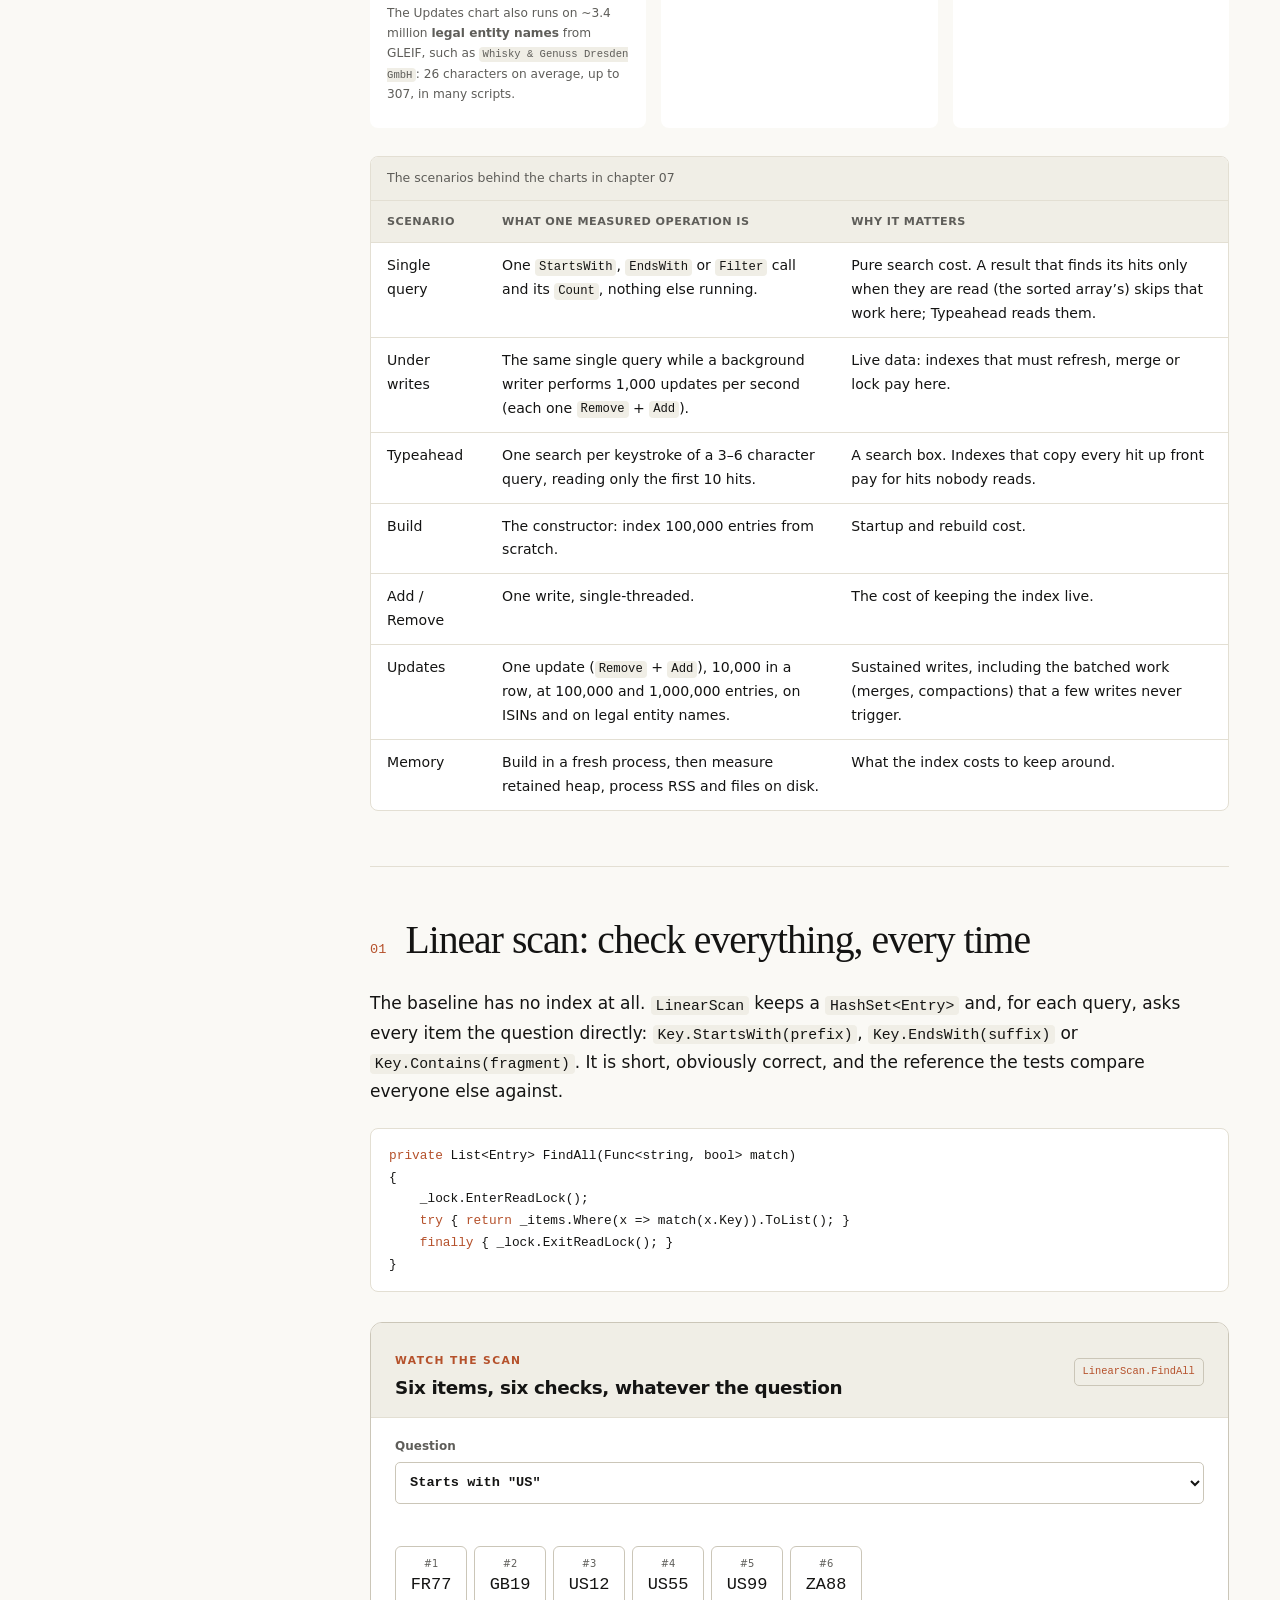
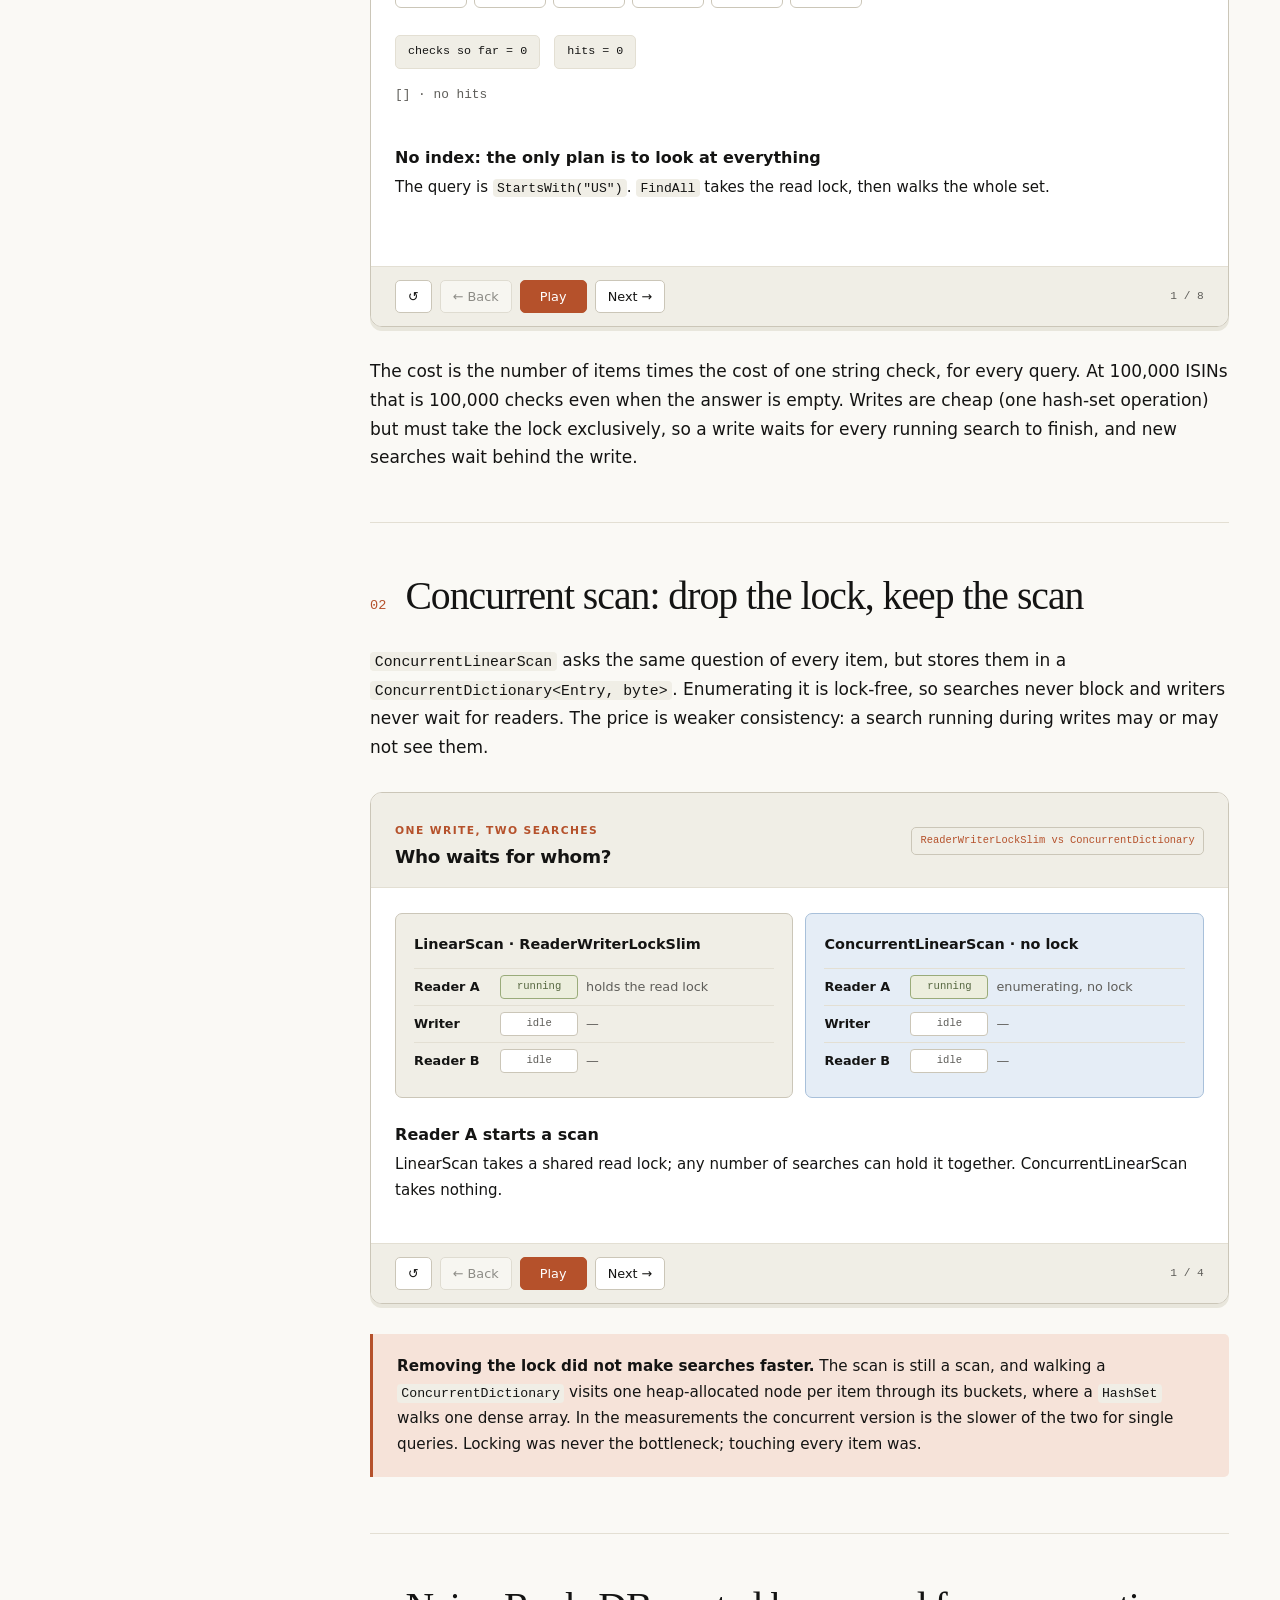
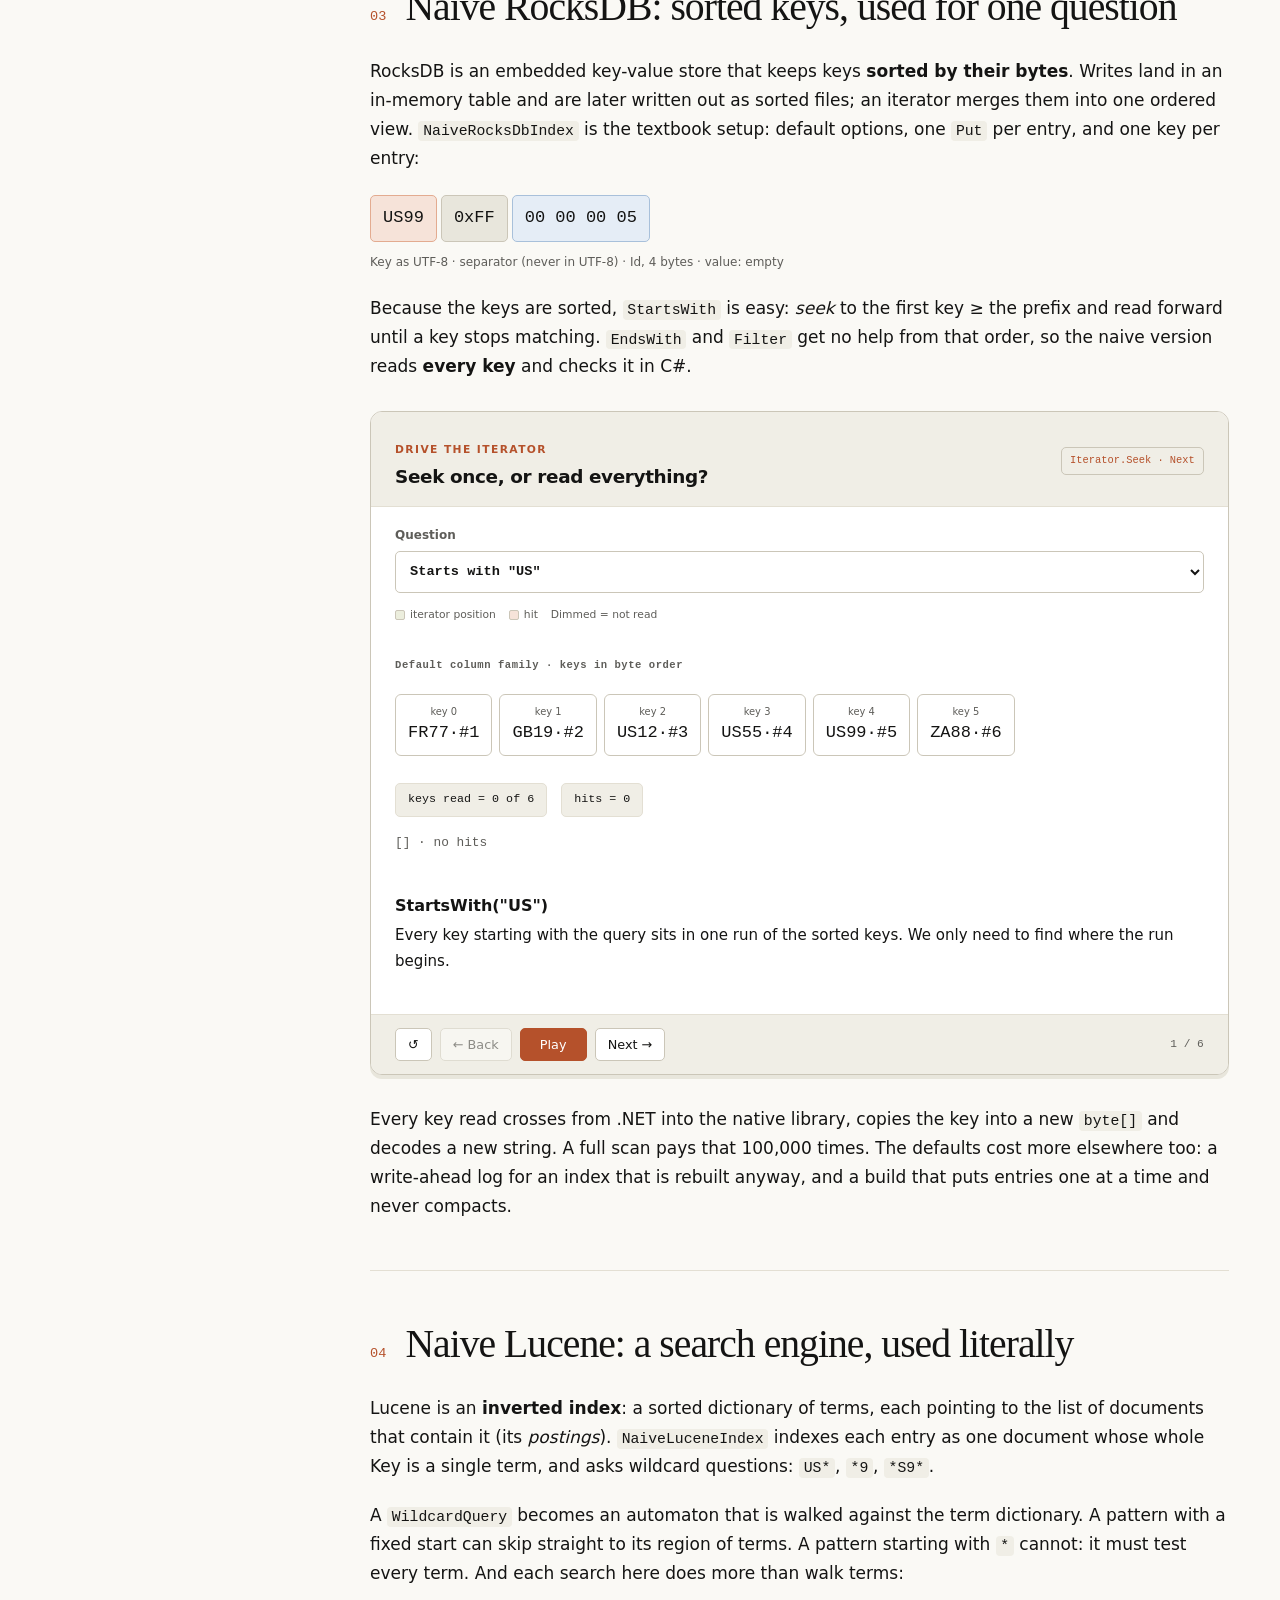
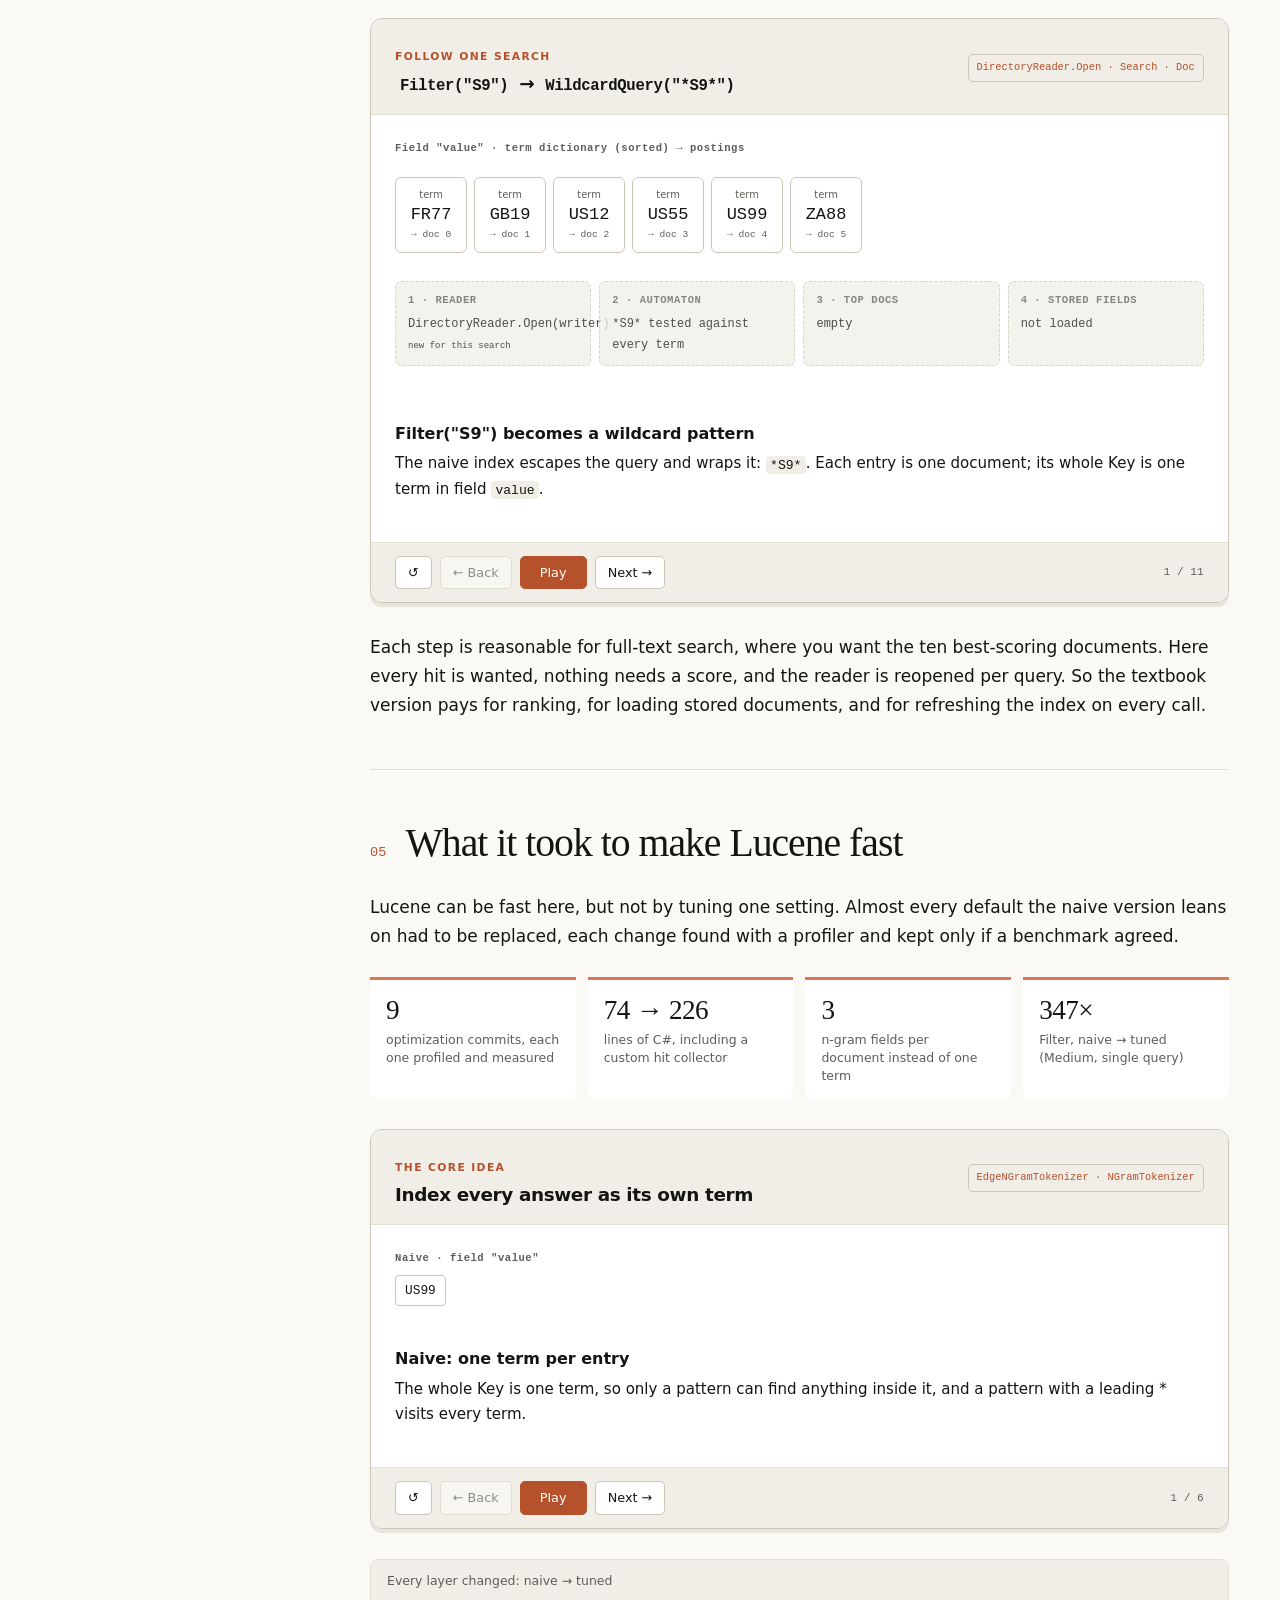
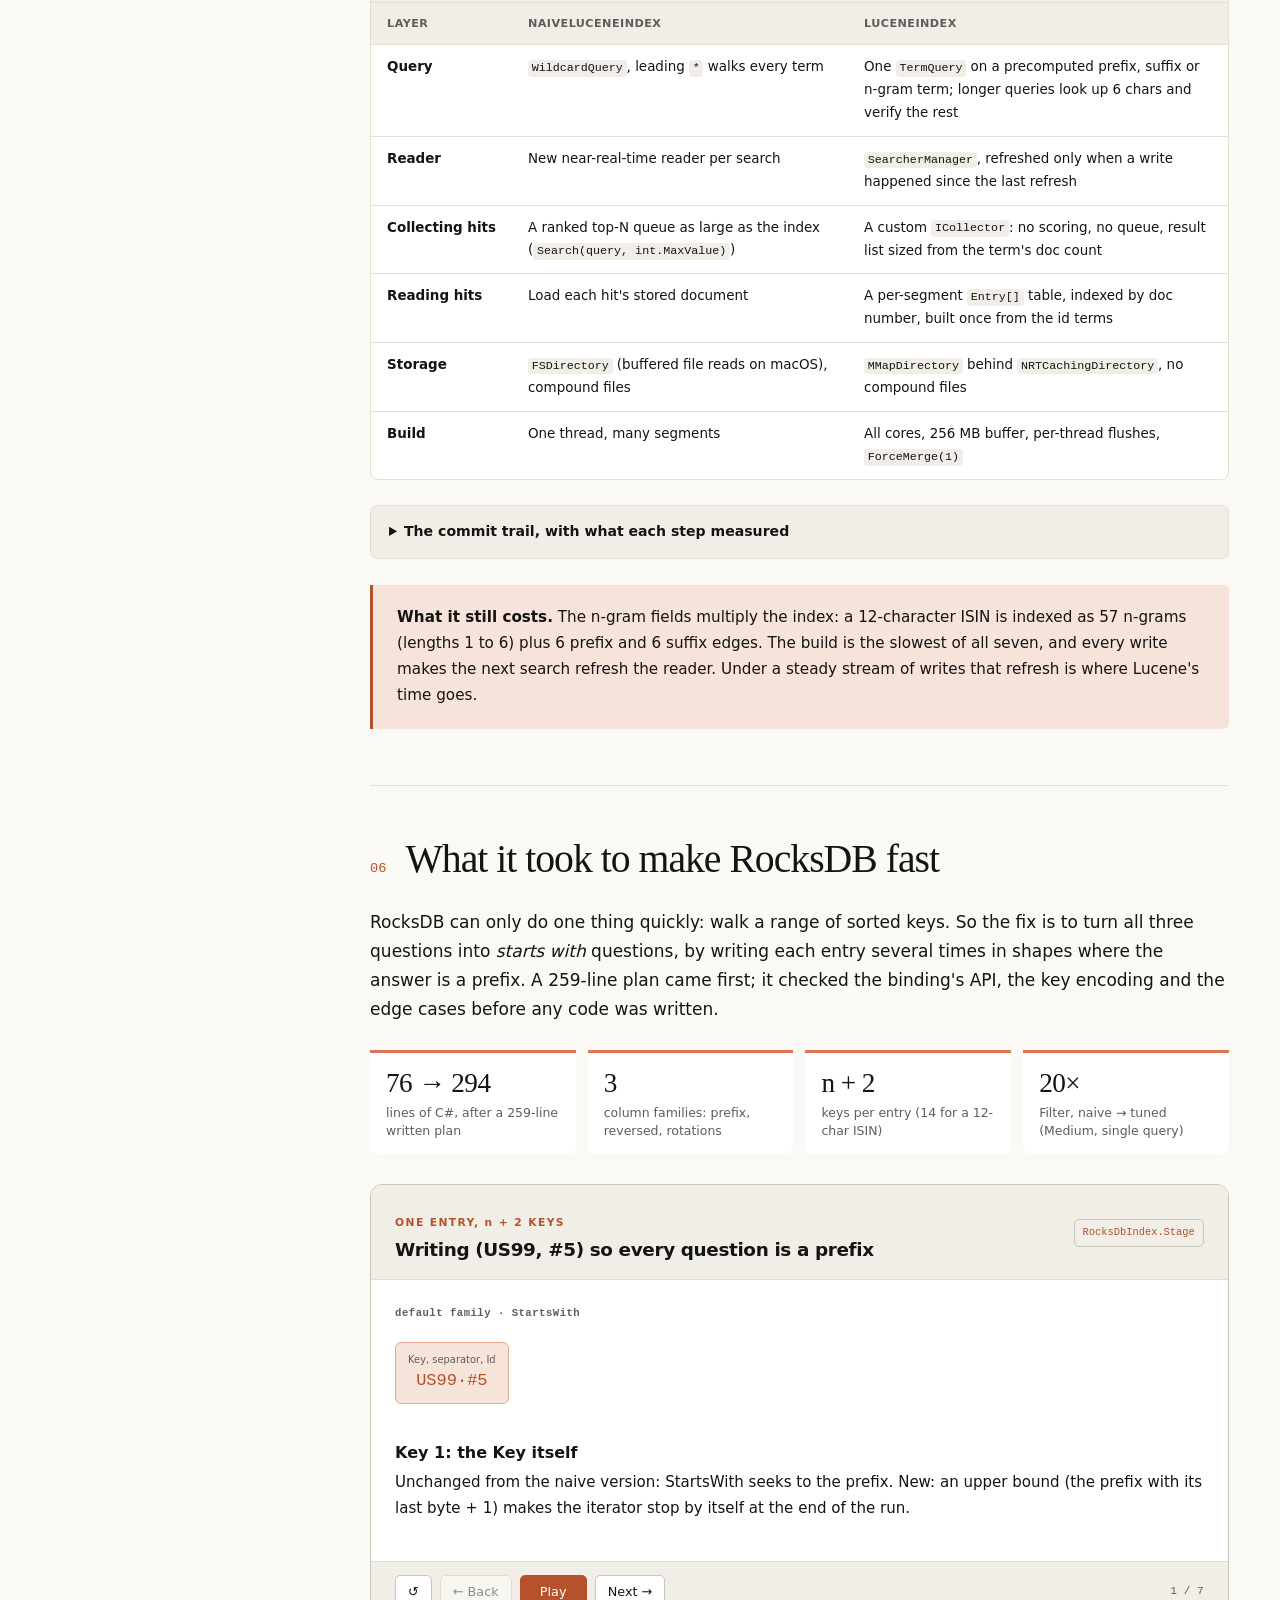
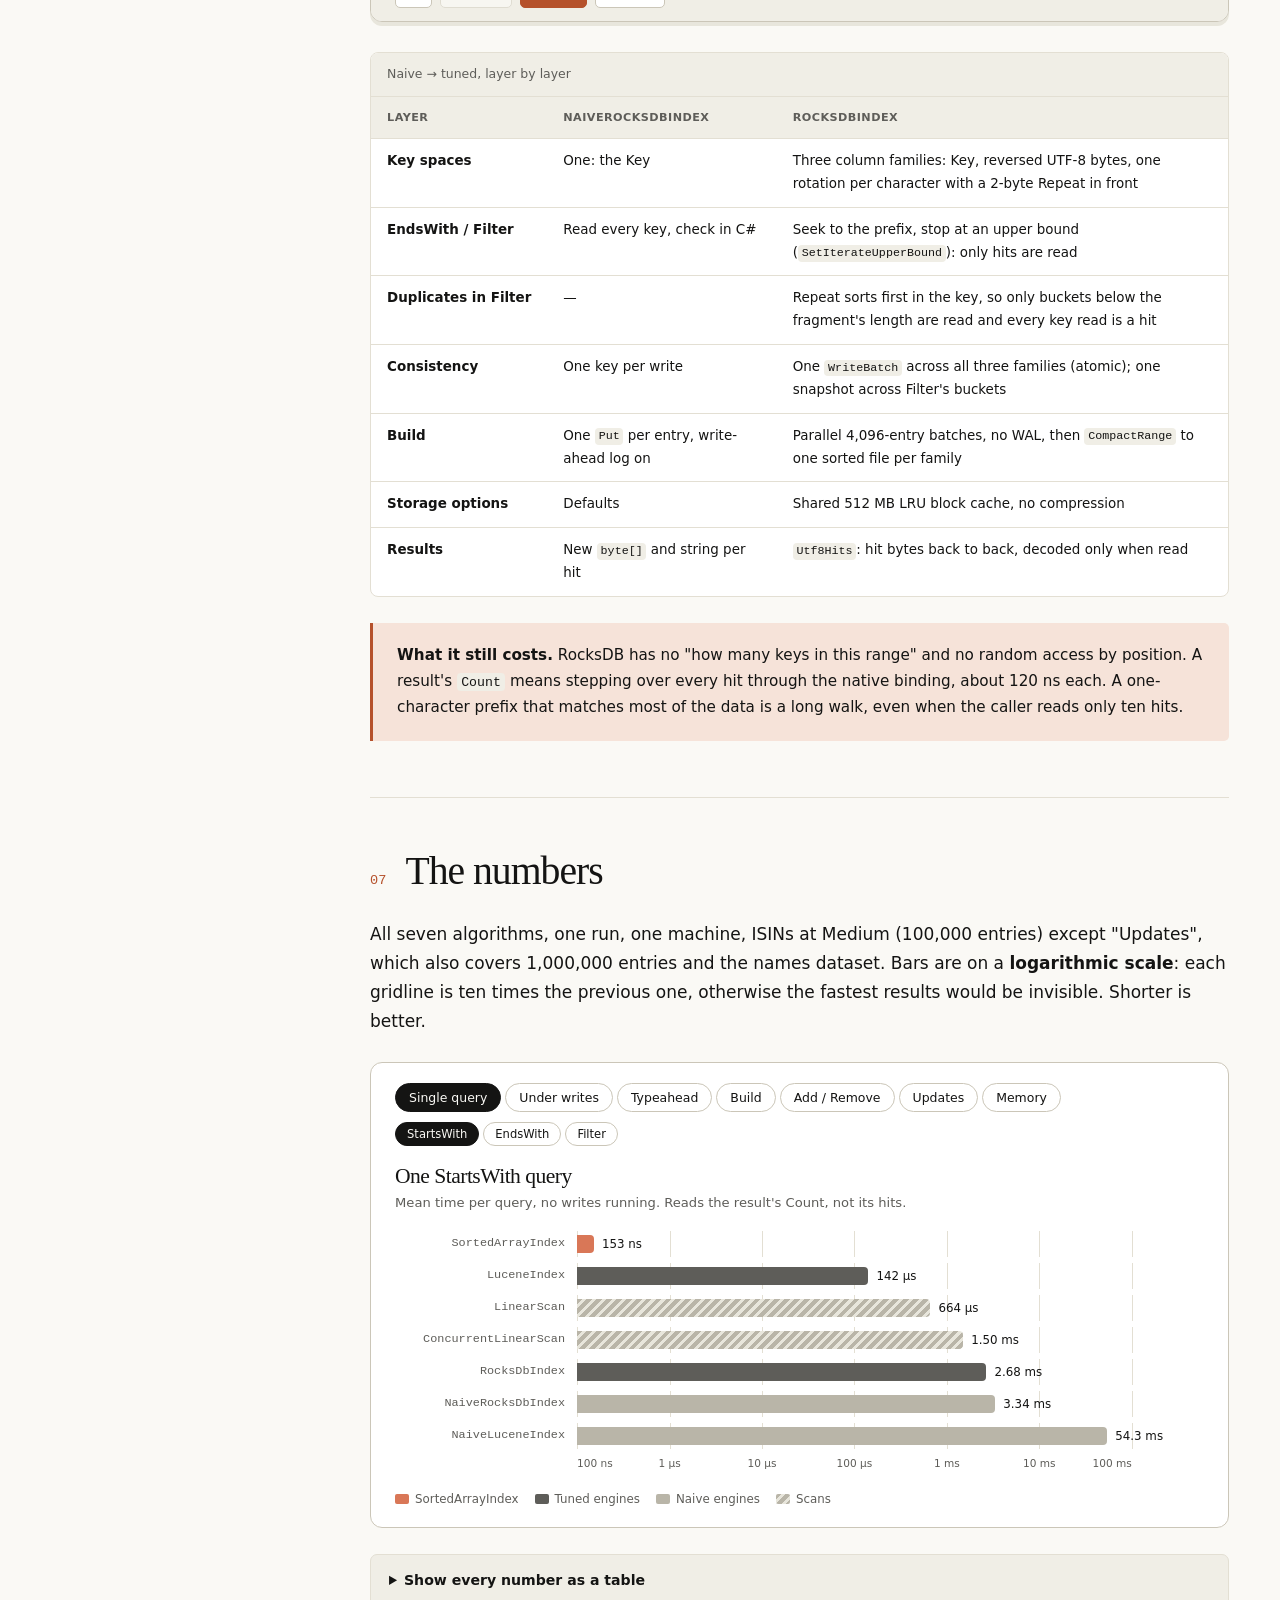
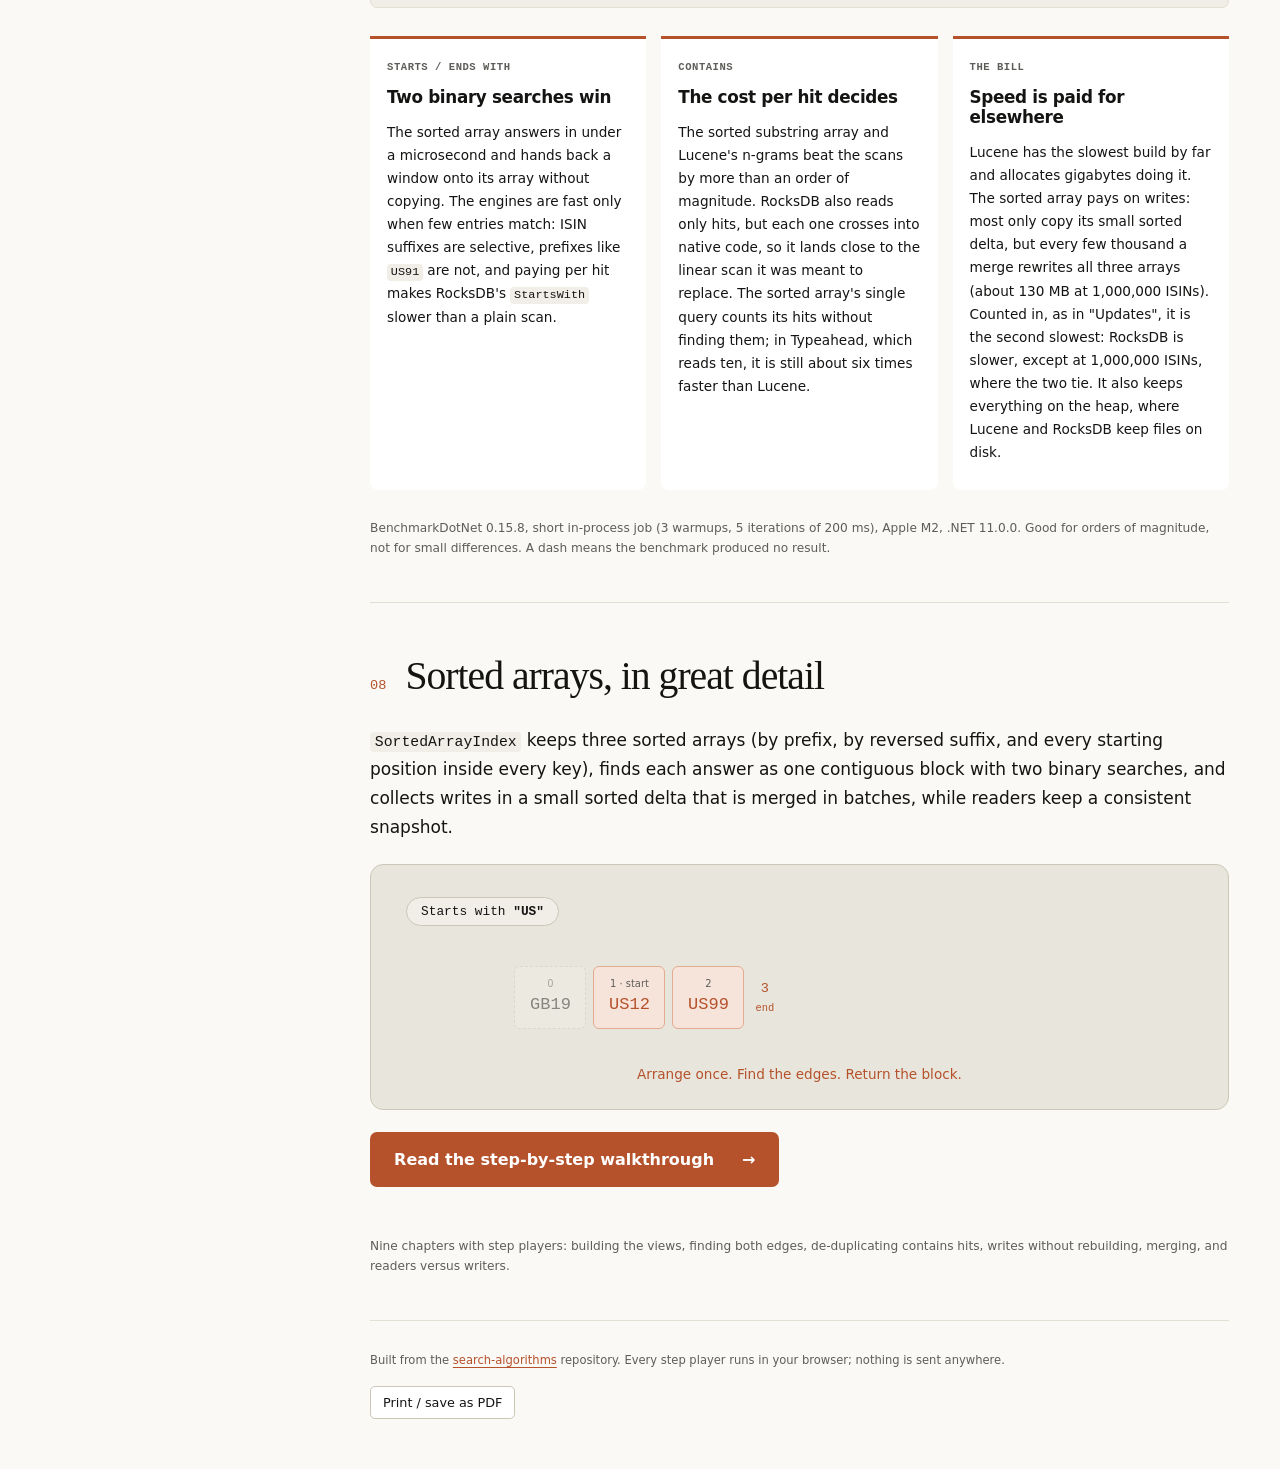
==== commit 4d1f9cb3: "Site: lazy Filter hits and the n/128 merge threshold, fresh SortedArrayIndex numbers Walkthrough: ch" ====
--- a/site/index.html
+++ b/site/index.html
@@ -65,7 +65,7 @@
       <article><span class="view-label">THE HARNESS</span><h3>BenchmarkDotNet</h3><p>Mean time per operation and bytes allocated. A separate process per index measures retained memory.</p><p class="caption" id="machine-note">Apple M2, 8 cores.</p></article>
     </div>
     <div class="table-scroll"><table><caption>The scenarios behind the charts in chapter 07</caption><thead><tr><th>Scenario</th><th>What one measured operation is</th><th>Why it matters</th></tr></thead><tbody>
-      <tr><td>Single query</td><td>One <code>StartsWith</code>, <code>EndsWith</code> or <code>Filter</code> call, nothing else running.</td><td>Pure search cost.</td></tr>
+      <tr><td>Single query</td><td>One <code>StartsWith</code>, <code>EndsWith</code> or <code>Filter</code> call and its <code>Count</code>, nothing else running.</td><td>Pure search cost. A result that finds its hits only when they are read (the sorted array’s) skips that work here; Typeahead reads them.</td></tr>
       <tr><td>Under writes</td><td>The same single query while a background writer performs 1,000 updates per second (each one <code>Remove</code> + <code>Add</code>).</td><td>Live data: indexes that must refresh, merge or lock pay here.</td></tr>
       <tr><td>Typeahead</td><td>One search per keystroke of a 3–6 character query, reading only the first 10 hits.</td><td>A search box. Indexes that copy every hit up front pay for hits nobody reads.</td></tr>
       <tr><td>Build</td><td>The constructor: index 100,000 entries from scratch.</td><td>Startup and rebuild cost.</td></tr>
@@ -217,8 +217,8 @@
     <details><summary>Show every number as a table</summary><div class="detail-body"><div class="table-scroll"><table id="bench-table"></table></div></div></details>
     <div class="view-grid" id="takeaways">
       <article><span class="view-label">STARTS / ENDS WITH</span><h3>Two binary searches win</h3><p>The sorted array answers in under a microsecond and hands back a window onto its array without copying. The engines are fast only when few entries match: ISIN suffixes are selective, prefixes like <code>US91</code> are not, and paying per hit makes RocksDB's <code>StartsWith</code> slower than a plain scan.</p></article>
-      <article><span class="view-label">CONTAINS</span><h3>The cost per hit decides</h3><p>The sorted substring array and Lucene's n-grams beat the scans by more than an order of magnitude. RocksDB also reads only hits, but each one crosses into native code, so it lands close to the linear scan it was meant to replace.</p></article>
-      <article><span class="view-label">THE BILL</span><h3>Speed is paid for elsewhere</h3><p>Lucene has the slowest build by far and allocates gigabytes doing it. The sorted array pays on writes: most only copy its small sorted delta, but every few thousand a merge rewrites all three arrays (about 130 MB at 1,000,000 ISINs). Counted in, as in "Updates", it beats RocksDB at 100,000 entries and is the slowest at 1,000,000. It also keeps everything on the heap, where Lucene and RocksDB keep files on disk.</p></article>
+      <article><span class="view-label">CONTAINS</span><h3>The cost per hit decides</h3><p>The sorted substring array and Lucene's n-grams beat the scans by more than an order of magnitude. RocksDB also reads only hits, but each one crosses into native code, so it lands close to the linear scan it was meant to replace. The sorted array's single query counts its hits without finding them; in Typeahead, which reads ten, it is still about six times faster than Lucene.</p></article>
+      <article><span class="view-label">THE BILL</span><h3>Speed is paid for elsewhere</h3><p>Lucene has the slowest build by far and allocates gigabytes doing it. The sorted array pays on writes: most only copy its small sorted delta, but every few thousand a merge rewrites all three arrays (about 130 MB at 1,000,000 ISINs). Counted in, as in "Updates", it is the second slowest: RocksDB is slower, except at 1,000,000 ISINs, where the two tie. It also keeps everything on the heap, where Lucene and RocksDB keep files on disk.</p></article>
     </div>
     <p class="caption" id="bench-provenance">BenchmarkDotNet short in-process job, 3 warmups and 5 iterations of 200 ms: good for orders of magnitude, not for small differences. Bars marked with a dash had no result.</p>
   </section>
